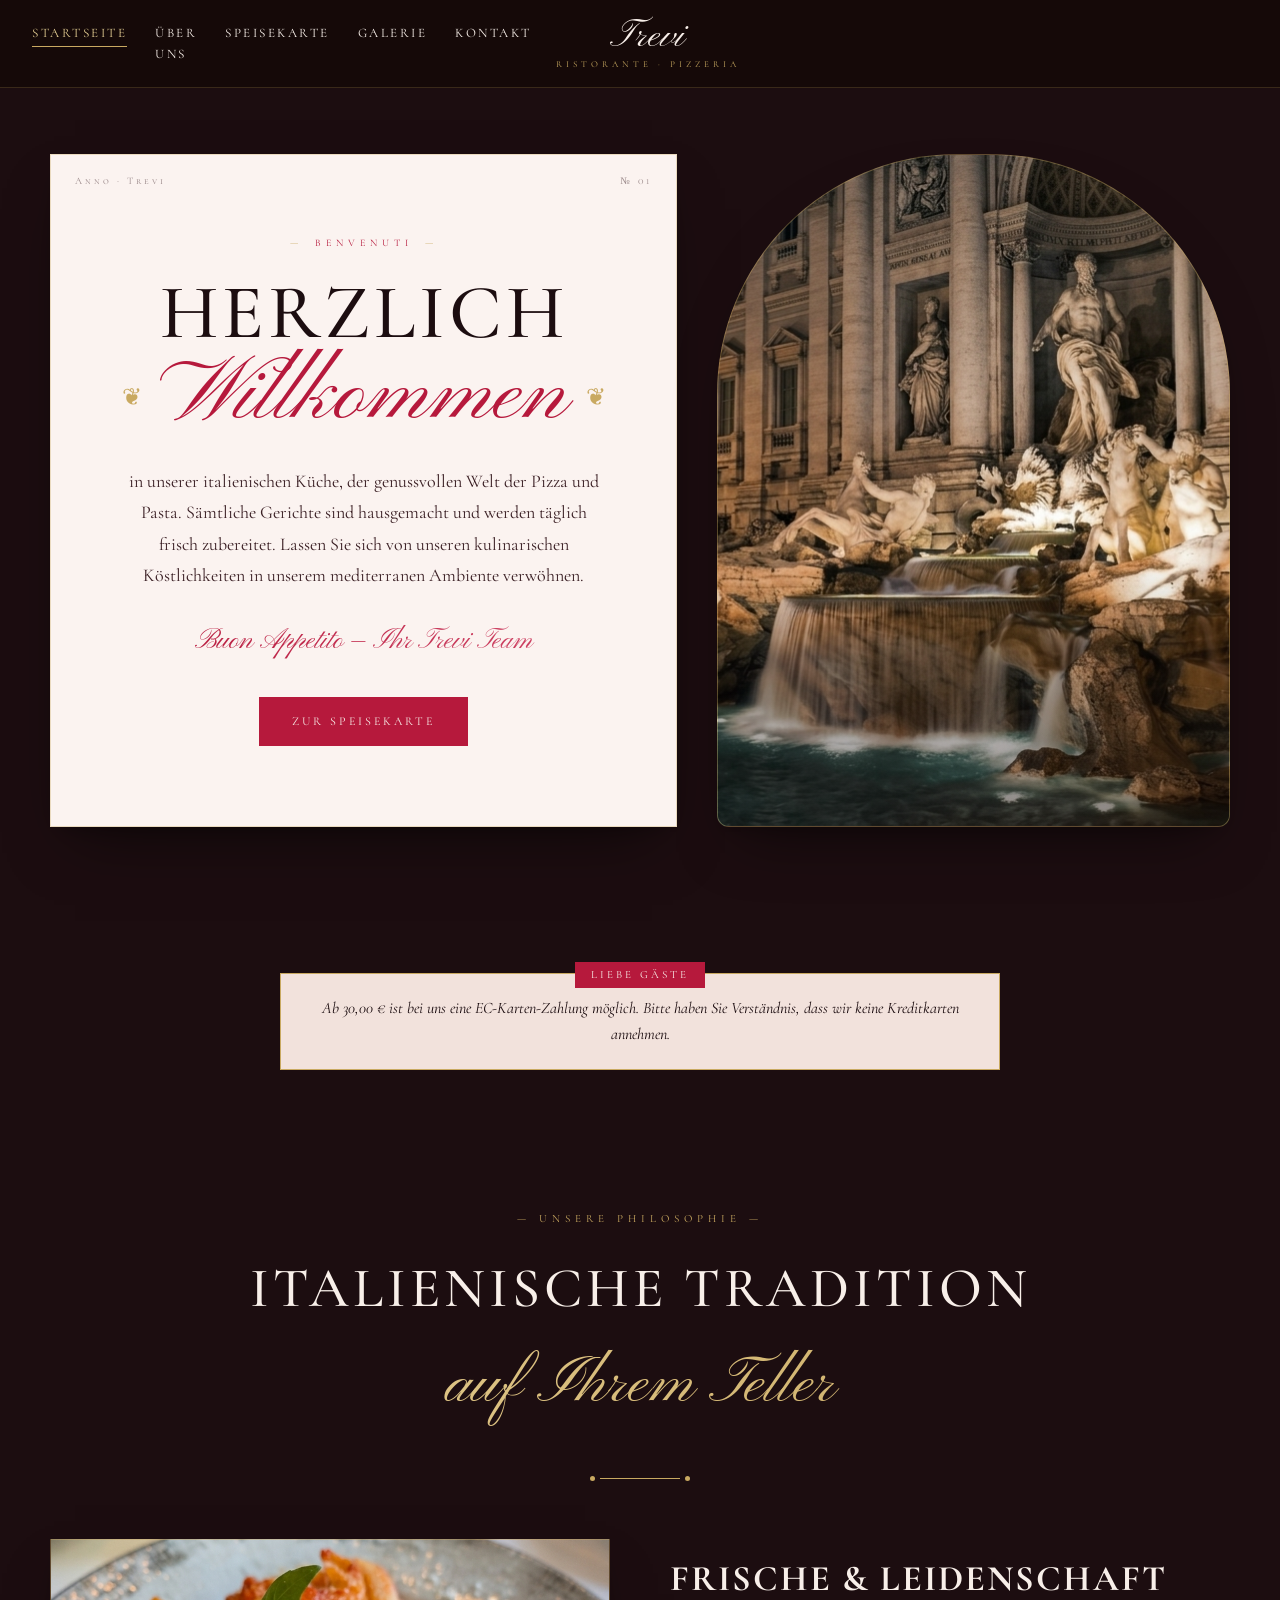
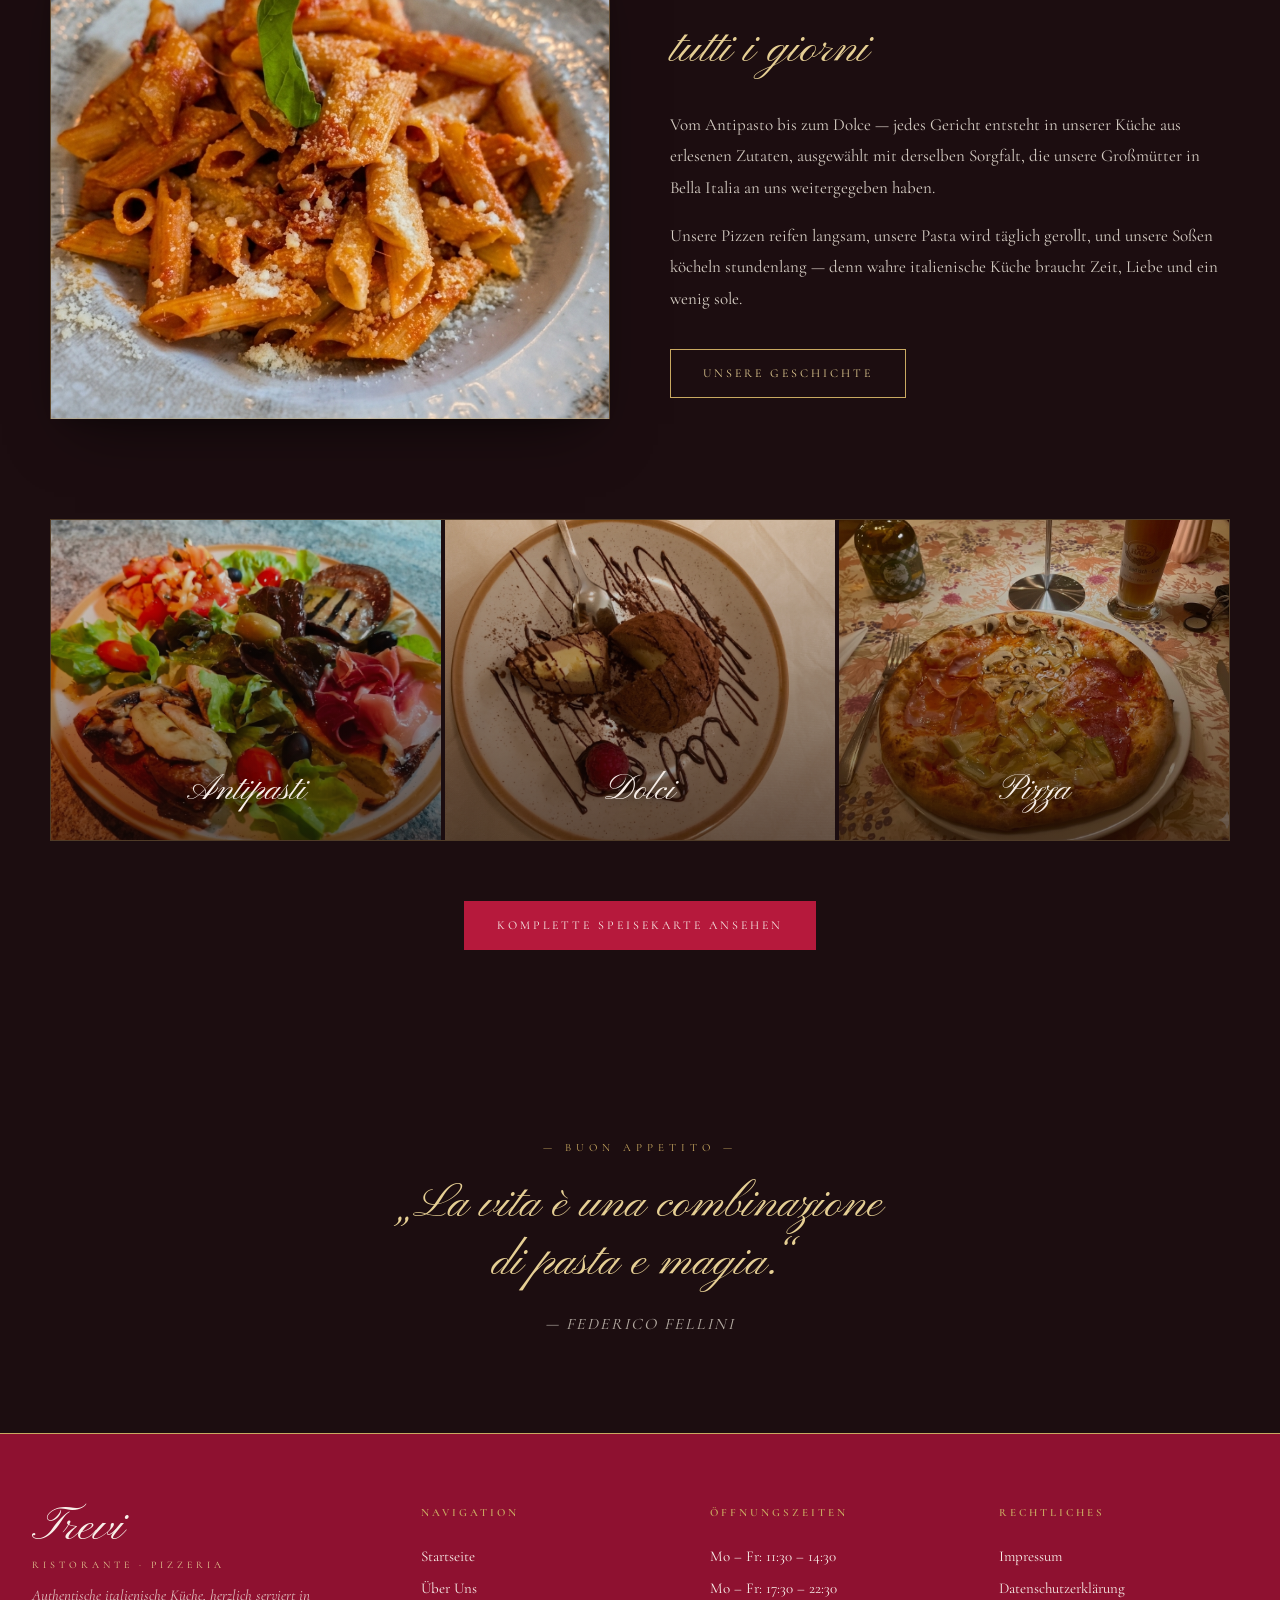
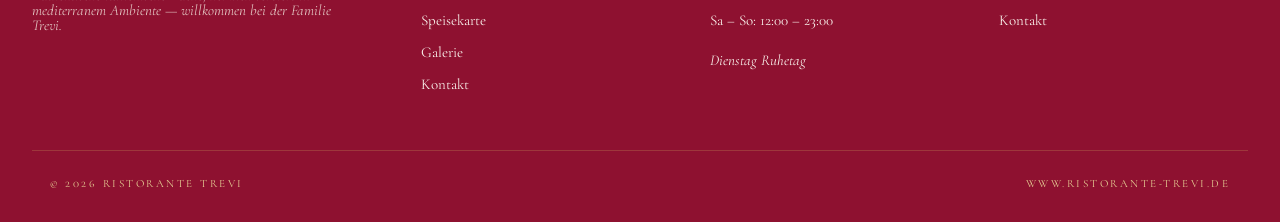
==== index.html @ f192000e "Add files via upload" ====
<!DOCTYPE html>
<html lang="de">
<head>
<meta charset="UTF-8" />
<meta name="viewport" content="width=device-width, initial-scale=1.0" />
<meta http-equiv="Cache-Control" content="no-cache, no-store, must-revalidate" />
<meta http-equiv="Pragma" content="no-cache" />
<meta http-equiv="Expires" content="0" />
<title>Trevi Ristorante Pizzeria — Authentische italienische Küche</title>
<meta name="description" content="Willkommen im Ristorante Trevi — handgemachte Pasta, knusprige Pizza und mediterranes Ambiente. Täglich frisch zubereitet im Herzen Italiens." />
<link rel="stylesheet" href="css/fonts.css?v=2" />
<link rel="stylesheet" href="css/styles.css?v=5" />
</head>
<body>
<div class="page-bg"></div>

<!-- ============= NAV ============= -->
<nav class="site-nav">
  <div class="nav-inner">
    <div class="nav-left">
      <button class="nav-toggle" aria-label="Menü öffnen">Menü</button>
      <ul class="nav-links">
        <li><a href="index.html" class="active">Startseite</a></li>
        <li><a href="ueber-uns.html">Über Uns</a></li>
        <li><a href="speisekarte.html">Speisekarte</a></li>
        <li><a href="galerie.html">Galerie</a></li>
        <li><a href="kontakt.html">Kontakt</a></li>
      </ul>
    </div>
    <a href="index.html" class="nav-brand">Trevi<small>Ristorante · Pizzeria</small></a>
    <div class="nav-right">
    </div>
  </div>
</nav>

<!-- ============= HERO ============= -->
<section class="hero">
  <div class="hero-grid">
    <div class="panel hero-card">
      <span class="panel-mark">Anno · Trevi</span>
      <span class="panel-mark right">№ 01</span>
      <div class="hero-eyebrow">Benvenuti</div>
      <h1 class="hero-title">Herzlich</h1>
      <div class="hero-script">Willkommen</div>
      <p class="hero-text">
        in unserer italienischen Küche, der genussvollen Welt der Pizza und Pasta.
        Sämtliche Gerichte sind hausgemacht und werden täglich frisch zubereitet.
        Lassen Sie sich von unseren kulinarischen Köstlichkeiten in unserem
        mediterranen Ambiente verwöhnen.
      </p>
      <div class="hero-signature">Buon Appetito — Ihr Trevi Team</div>
      <div class="hero-ctas">
        <a href="speisekarte.html" class="btn">Zur Speisekarte</a>
      </div>
    </div>
    <div class="hero-image" style="background-image:url('Brand_assets/photos/trevi-fountain.png');"></div>
  </div>
</section>

<!-- ============= WELCOME / PAYMENT NOTICE ============= -->
<section class="section" style="padding-top:20px;padding-bottom:40px;">
  <div class="section-inner">
    <div class="payment-notice">
      Ab 30,00 € ist bei uns eine EC-Karten-Zahlung möglich. Bitte haben Sie
      Verständnis, dass wir keine Kreditkarten annehmen.
    </div>
  </div>
</section>

<!-- ============= INTRO SPLIT ============= -->
<section class="section">
  <div class="section-inner">
    <div class="section-eyebrow">— Unsere Philosophie —</div>
    <h2 class="section-title">Italienische Tradition</h2>
    <div class="section-script">auf Ihrem Teller</div>
    <span class="section-divider"></span>

    <div class="split">
      <div class="split-img" style="background-image:url('Brand_assets/photos/pasta-arrabbiata.png');background-position:center;"></div>
      <div class="split-content">
        <h3>Frische &amp; Leidenschaft</h3>
        <span class="script-accent">tutti i giorni</span>
        <p>
          Vom Antipasto bis zum Dolce — jedes Gericht entsteht in unserer Küche
          aus erlesenen Zutaten, ausgewählt mit derselben Sorgfalt, die unsere
          Großmütter in Bella Italia an uns weitergegeben haben.
        </p>
        <p>
          Unsere Pizzen reifen langsam, unsere Pasta wird täglich gerollt,
          und unsere Soßen köcheln stundenlang — denn wahre italienische
          Küche braucht Zeit, Liebe und ein wenig sole.
        </p>
        <a href="ueber-uns.html" class="btn btn-gold" style="margin-top:18px;">Unsere Geschichte</a>
      </div>
    </div>
  </div>
</section>

<!-- ============= HIGHLIGHTS ============= -->
<section class="section" style="padding-top:0;">
  <div class="section-inner">
    <div class="menu-hero">
      <div class="menu-hero-tile" style="background-image:url('Brand_assets/photos/antipasto-misto.png');"><span>Antipasti</span></div>
      <div class="menu-hero-tile" style="background-image:url('Brand_assets/photos/tartufo-dessert.png');"><span>Dolci</span></div>
      <div class="menu-hero-tile" style="background-image:url('Brand_assets/photos/pizza-quattro-stagioni.png');"><span>Pizza</span></div>
    </div>

    <div style="text-align:center;">
      <a href="speisekarte.html" class="btn">Komplette Speisekarte ansehen</a>
    </div>
  </div>
</section>

<!-- ============= QUOTE ============= -->
<section class="section" style="padding:80px 32px;">
  <div class="section-inner" style="text-align:center;max-width:780px;">
    <div class="section-eyebrow">— Buon Appetito —</div>
    <p style="font-family:var(--font-script);font-size:48px;color:var(--c-gold-soft);line-height:1.2;margin:20px 0;">
      „La vita è una combinazione<br />di pasta e magia.“
    </p>
    <p style="color:rgba(246,239,227,0.7);font-style:italic;font-size:16px;letter-spacing:2px;text-transform:uppercase;font-family:var(--font-ui);">— Federico Fellini</p>
  </div>
</section>

<!-- ============= FOOTER ============= -->
<footer class="site-footer">
  <div class="footer-inner">
    <div class="footer-brand">
      Trevi
      <small>Ristorante · Pizzeria</small>
      <p>Authentische italienische Küche, herzlich serviert in mediterranem Ambiente — willkommen bei der Familie Trevi.</p>
    </div>
    <div class="footer-col">
      <h4>Navigation</h4>
      <ul>
        <li><a href="index.html">Startseite</a></li>
        <li><a href="ueber-uns.html">Über Uns</a></li>
        <li><a href="speisekarte.html">Speisekarte</a></li>
        <li><a href="galerie.html">Galerie</a></li>
        <li><a href="kontakt.html">Kontakt</a></li>
      </ul>
    </div>
    <div class="footer-col">
      <h4>Öffnungszeiten</h4>
      <ul>
        <li>Mo – Fr: 11:30 – 14:30</li>
        <li>Mo – Fr: 17:30 – 22:30</li>
        <li>Sa – So: 12:00 – 23:00</li>
        <li style="margin-top:8px;font-style:italic;">Dienstag Ruhetag</li>
      </ul>
    </div>
    <div class="footer-col">
      <h4>Rechtliches</h4>
      <ul>
        <li><a href="kontakt.html#impressum">Impressum</a></li>
        <li><a href="datenschutz.html">Datenschutzerklärung</a></li>
        <li><a href="kontakt.html">Kontakt</a></li>
      </ul>
    </div>
  </div>
  <div class="footer-bottom">
    <span>© <span data-year>2026</span> Ristorante Trevi</span>
    <span>www.ristorante-trevi.de</span>
  </div>
</footer>

<script src="js/main.js?v=4"></script>
</body>
</html>
---- css/fonts.css ----
/* Locally hosted Google Fonts — DSGVO-konform, no external request to Google. */

/* latin */
@font-face {
  font-family: 'Cinzel';
  font-style: normal;
  font-weight: 400;
  font-display: swap;
  src: url('fonts/cinzel-400-normal.woff2') format('woff2');
  unicode-range: U+0000-00FF, U+0131, U+0152-0153, U+02BB-02BC, U+02C6, U+02DA, U+02DC, U+0304, U+0308, U+0329, U+2000-206F, U+20AC, U+2122, U+2191, U+2193, U+2212, U+2215, U+FEFF, U+FFFD;
}

/* latin */
@font-face {
  font-family: 'Cinzel';
  font-style: normal;
  font-weight: 500;
  font-display: swap;
  src: url('fonts/cinzel-500-normal.woff2') format('woff2');
  unicode-range: U+0000-00FF, U+0131, U+0152-0153, U+02BB-02BC, U+02C6, U+02DA, U+02DC, U+0304, U+0308, U+0329, U+2000-206F, U+20AC, U+2122, U+2191, U+2193, U+2212, U+2215, U+FEFF, U+FFFD;
}

/* latin */
@font-face {
  font-family: 'Cormorant Garamond';
  font-style: italic;
  font-weight: 400;
  font-display: swap;
  src: url('fonts/cormorant-garamond-400-italic.woff2') format('woff2');
  unicode-range: U+0000-00FF, U+0131, U+0152-0153, U+02BB-02BC, U+02C6, U+02DA, U+02DC, U+0304, U+0308, U+0329, U+2000-206F, U+20AC, U+2122, U+2191, U+2193, U+2212, U+2215, U+FEFF, U+FFFD;
}

/* latin */
@font-face {
  font-family: 'Cormorant Garamond';
  font-style: italic;
  font-weight: 500;
  font-display: swap;
  src: url('fonts/cormorant-garamond-500-italic.woff2') format('woff2');
  unicode-range: U+0000-00FF, U+0131, U+0152-0153, U+02BB-02BC, U+02C6, U+02DA, U+02DC, U+0304, U+0308, U+0329, U+2000-206F, U+20AC, U+2122, U+2191, U+2193, U+2212, U+2215, U+FEFF, U+FFFD;
}

/* latin */
@font-face {
  font-family: 'Cormorant Garamond';
  font-style: normal;
  font-weight: 400;
  font-display: swap;
  src: url('fonts/cormorant-garamond-400-normal.woff2') format('woff2');
  unicode-range: U+0000-00FF, U+0131, U+0152-0153, U+02BB-02BC, U+02C6, U+02DA, U+02DC, U+0304, U+0308, U+0329, U+2000-206F, U+20AC, U+2122, U+2191, U+2193, U+2212, U+2215, U+FEFF, U+FFFD;
}

/* latin */
@font-face {
  font-family: 'Cormorant Garamond';
  font-style: normal;
  font-weight: 500;
  font-display: swap;
  src: url('fonts/cormorant-garamond-500-normal.woff2') format('woff2');
  unicode-range: U+0000-00FF, U+0131, U+0152-0153, U+02BB-02BC, U+02C6, U+02DA, U+02DC, U+0304, U+0308, U+0329, U+2000-206F, U+20AC, U+2122, U+2191, U+2193, U+2212, U+2215, U+FEFF, U+FFFD;
}

/* latin */
@font-face {
  font-family: 'Cormorant Garamond';
  font-style: normal;
  font-weight: 600;
  font-display: swap;
  src: url('fonts/cormorant-garamond-600-normal.woff2') format('woff2');
  unicode-range: U+0000-00FF, U+0131, U+0152-0153, U+02BB-02BC, U+02C6, U+02DA, U+02DC, U+0304, U+0308, U+0329, U+2000-206F, U+20AC, U+2122, U+2191, U+2193, U+2212, U+2215, U+FEFF, U+FFFD;
}

/* latin */
@font-face {
  font-family: 'Cormorant Garamond';
  font-style: normal;
  font-weight: 700;
  font-display: swap;
  src: url('fonts/cormorant-garamond-700-normal.woff2') format('woff2');
  unicode-range: U+0000-00FF, U+0131, U+0152-0153, U+02BB-02BC, U+02C6, U+02DA, U+02DC, U+0304, U+0308, U+0329, U+2000-206F, U+20AC, U+2122, U+2191, U+2193, U+2212, U+2215, U+FEFF, U+FFFD;
}

/* latin */
@font-face {
  font-family: 'Cormorant SC';
  font-style: normal;
  font-weight: 400;
  font-display: swap;
  src: url('fonts/cormorant-sc-400-normal.woff2') format('woff2');
  unicode-range: U+0000-00FF, U+0131, U+0152-0153, U+02BB-02BC, U+02C6, U+02DA, U+02DC, U+0304, U+0308, U+0329, U+2000-206F, U+20AC, U+2122, U+2191, U+2193, U+2212, U+2215, U+FEFF, U+FFFD;
}

/* latin */
@font-face {
  font-family: 'Cormorant SC';
  font-style: normal;
  font-weight: 500;
  font-display: swap;
  src: url('fonts/cormorant-sc-500-normal.woff2') format('woff2');
  unicode-range: U+0000-00FF, U+0131, U+0152-0153, U+02BB-02BC, U+02C6, U+02DA, U+02DC, U+0304, U+0308, U+0329, U+2000-206F, U+20AC, U+2122, U+2191, U+2193, U+2212, U+2215, U+FEFF, U+FFFD;
}

/* latin */
@font-face {
  font-family: 'Cormorant SC';
  font-style: normal;
  font-weight: 600;
  font-display: swap;
  src: url('fonts/cormorant-sc-600-normal.woff2') format('woff2');
  unicode-range: U+0000-00FF, U+0131, U+0152-0153, U+02BB-02BC, U+02C6, U+02DA, U+02DC, U+0304, U+0308, U+0329, U+2000-206F, U+20AC, U+2122, U+2191, U+2193, U+2212, U+2215, U+FEFF, U+FFFD;
}

/* latin */
@font-face {
  font-family: 'Pinyon Script';
  font-style: normal;
  font-weight: 400;
  font-display: swap;
  src: url('fonts/pinyon-script-400-normal.woff2') format('woff2');
  unicode-range: U+0000-00FF, U+0131, U+0152-0153, U+02BB-02BC, U+02C6, U+02DA, U+02DC, U+0304, U+0308, U+0329, U+2000-206F, U+20AC, U+2122, U+2191, U+2193, U+2212, U+2215, U+FEFF, U+FFFD;
}
---- css/styles.css ----
/* =========================================================
   Trevi Ristorante Pizzeria — Global Stylesheet
   Palette: deep magenta-red, warm gold, cream, midnight
   ========================================================= */

:root {
  /* Trevi brand book colors — sampled from the official Speisekarte PDF */
  --c-magenta: #b6193c;          /* exact banner / title red from brand book */
  --c-magenta-deep: #8e1130;     /* darker variant for hover / shadow */
  --c-magenta-soft: #d14869;     /* lighter variant for accents / shimmer */
  --c-magenta-pale: #faf3f3;     /* pale pink watermark tint from brand book */
  --c-gold: #c9a961;
  --c-gold-soft: #e6cf94;
  --c-cream: #f8efe9;            /* paper card surface — leans into watermark pink */
  --c-cream-warm: #f2e2dc;       /* warmer accent surface — payment notice etc. */
  --c-ink: #1c0d10;              /* deep ink with a faint magenta undertone */
  --c-ink-soft: #3a1f24;
  --c-paper: #fbf3f0;            /* brightest card paper — matches PDF page tone */
  --c-line: rgba(28, 13, 16, 0.15);

  --font-script: "Pinyon Script", "Italianno", cursive;
  --font-display: "Cormorant Garamond", "Playfair Display", Georgia, serif;
  --font-body: "Cormorant Garamond", Georgia, serif;
  --font-ui: "Cormorant SC", "Cinzel", serif;

  --shadow-card: 0 30px 60px -25px rgba(0, 0, 0, 0.55), 0 8px 20px -10px rgba(0, 0, 0, 0.35);
  --radius-card: 4px;
}

* { box-sizing: border-box; }

html, body {
  margin: 0;
  padding: 0;
  background: var(--c-ink);
  color: var(--c-ink);
  font-family: var(--font-body);
  font-size: 18px;
  line-height: 1.6;
  -webkit-font-smoothing: antialiased;
  text-rendering: optimizeLegibility;
  overflow-x: hidden;        /* kill any rogue horizontal scroll */
  overscroll-behavior-x: none; /* don't bounce sideways on iOS */
  width: 100%;
  max-width: 100vw;
}

img { max-width: 100%; display: block; }
a { color: inherit; text-decoration: none; }

/* ---------- Background canvas (painterly dark) ---------- */
.page-bg {
  position: fixed;
  inset: 0;
  z-index: -1;
  background:
    radial-gradient(ellipse at 20% 10%, rgba(182, 25, 60, 0.42), transparent 55%),
    radial-gradient(ellipse at 85% 90%, rgba(201, 169, 97, 0.22), transparent 55%),
    linear-gradient(135deg, #1a0810 0%, #2c1018 45%, #18070d 100%);
}
.page-bg::before {
  content: "";
  position: absolute;
  inset: 0;
  background-image: url("Brand_assets/photos/trevi-fountain.png");
  background-size: cover;
  background-position: center;
  opacity: 0.18;
  filter: saturate(0.75) contrast(1.1);
}
.page-bg::after {
  content: "";
  position: absolute;
  inset: 0;
  background: radial-gradient(ellipse at center, transparent 30%, rgba(0,0,0,0.65) 100%);
}

/* ---------- Top navigation ---------- */
.site-nav {
  position: sticky;
  top: 0;
  z-index: 50;
  background: rgba(20, 10, 8, 0.85);
  backdrop-filter: blur(10px);
  border-bottom: 1px solid rgba(201, 169, 97, 0.2);
}
.nav-inner {
  max-width: 1280px;
  margin: 0 auto;
  padding: 18px 32px;
  display: grid;
  grid-template-columns: 1fr auto 1fr;
  align-items: center;
  gap: 24px;
}
.nav-brand {
  font-family: var(--font-script);
  font-size: 38px;
  color: var(--c-cream);
  letter-spacing: 0.5px;
  line-height: 1;
  text-align: center;
}
.nav-brand small {
  display: block;
  font-family: var(--font-ui);
  font-size: 9px;
  letter-spacing: 4px;
  color: var(--c-gold);
  margin-top: 4px;
  text-transform: uppercase;
}
.nav-links {
  display: flex;
  gap: 28px;
  list-style: none;
  margin: 0;
  padding: 0;
  font-family: var(--font-ui);
  font-size: 13px;
  letter-spacing: 2.5px;
  text-transform: uppercase;
}
.nav-links a {
  color: var(--c-cream);
  position: relative;
  padding: 4px 0;
  transition: color 0.25s;
}
.nav-links a::after {
  content: "";
  position: absolute;
  left: 0; right: 0; bottom: -2px;
  height: 1px;
  background: var(--c-gold);
  transform: scaleX(0);
  transform-origin: center;
  transition: transform 0.3s ease;
}
.nav-links a:hover, .nav-links a.active {
  color: var(--c-gold-soft);
}
.nav-links a:hover::after, .nav-links a.active::after {
  transform: scaleX(1);
}
.nav-left { justify-self: start; }
.nav-right { justify-self: end; }
.nav-phone {
  font-family: var(--font-ui);
  font-size: 12px;
  letter-spacing: 2px;
  color: var(--c-gold-soft);
  display: inline-flex;
  align-items: center;
  gap: 8px;
}

.nav-toggle {
  display: none;
  background: none;
  border: 1px solid var(--c-gold);
  color: var(--c-cream);
  font-family: var(--font-ui);
  font-size: 11px;
  letter-spacing: 2px;
  padding: 8px 14px;
  cursor: pointer;
}

/* ---------- Card / panel ---------- */
.panel {
  background: var(--c-paper);
  border: 1px solid rgba(201, 169, 97, 0.35);
  box-shadow: var(--shadow-card);
  position: relative;
}
.panel-mark {
  position: absolute;
  top: 18px;
  left: 24px;
  font-family: var(--font-ui);
  font-size: 10px;
  letter-spacing: 3px;
  color: var(--c-ink-soft);
  opacity: 0.5;
}
.panel-mark.right { left: auto; right: 24px; }

/* ---------- Buttons ---------- */
.btn {
  display: inline-block;
  padding: 14px 32px;
  font-family: var(--font-ui);
  font-size: 12px;
  letter-spacing: 3px;
  text-transform: uppercase;
  border: 1px solid var(--c-magenta);
  background: var(--c-magenta);
  color: var(--c-cream);
  cursor: pointer;
  transition: all 0.3s ease;
  text-align: center;
}
.btn:hover {
  background: var(--c-magenta-deep);
  border-color: var(--c-gold);
  color: var(--c-gold-soft);
  transform: translateY(-1px);
}
.btn-ghost {
  background: transparent;
  color: var(--c-ink);
  border-color: var(--c-ink);
}
.btn-ghost:hover {
  background: var(--c-ink);
  color: var(--c-cream);
}
.btn-gold {
  background: transparent;
  border-color: var(--c-gold);
  color: var(--c-gold-soft);
}
.btn-gold:hover {
  background: var(--c-gold);
  color: var(--c-ink);
  border-color: var(--c-gold);
}

/* ---------- Hero ---------- */
.hero {
  min-height: calc(100vh - 95px);
  display: flex;
  align-items: center;
  justify-content: center;
  padding: 60px 32px;
  position: relative;
}
.hero-grid {
  width: 100%;
  max-width: 1180px;
  display: grid;
  grid-template-columns: 1.1fr 0.9fr;
  gap: 40px;
  align-items: stretch;
}
.hero-card {
  padding: 80px 70px;
  display: flex;
  flex-direction: column;
  justify-content: center;
  text-align: center;
}
.hero-eyebrow {
  font-family: var(--font-ui);
  font-size: 10px;
  letter-spacing: 5px;
  color: var(--c-magenta);
  text-transform: uppercase;
  margin-bottom: 24px;
}
.hero-eyebrow::before, .hero-eyebrow::after {
  content: "—";
  margin: 0 12px;
  color: var(--c-gold);
}
.hero-title {
  font-family: var(--font-display);
  font-weight: 500;
  font-size: clamp(48px, 6vw, 78px);
  line-height: 1;
  letter-spacing: 4px;
  margin: 0 0 8px;
  text-transform: uppercase;
  color: var(--c-ink);
}
.hero-script {
  font-family: var(--font-script);
  font-size: clamp(56px, 7vw, 92px);
  color: var(--c-magenta);
  line-height: 1;
  margin: -8px 0 24px;
  display: inline-flex;
  align-items: center;
  justify-content: center;
  gap: 18px;
}
.hero-script::before, .hero-script::after {
  content: "❦";
  color: var(--c-gold);
  font-size: 24px;
  font-family: serif;
}
.hero-text {
  font-family: var(--font-body);
  font-size: 18px;
  line-height: 1.75;
  color: var(--c-ink-soft);
  max-width: 520px;
  margin: 0 auto 16px;
}
.hero-signature {
  font-family: var(--font-script);
  font-size: 28px;
  color: var(--c-magenta);
  margin: 12px 0 32px;
}
.hero-ctas {
  display: flex;
  gap: 16px;
  justify-content: center;
  flex-wrap: wrap;
}

.hero-image {
  background-size: cover;
  background-position: center;
  border-radius: 240px 240px 12px 12px;
  border: 1px solid rgba(201, 169, 97, 0.4);
  box-shadow: var(--shadow-card);
  min-height: 540px;
  position: relative;
  overflow: hidden;
}
.hero-image::after {
  content: "";
  position: absolute;
  inset: 0;
  background: linear-gradient(180deg, transparent 60%, rgba(20,8,6,0.5));
}

/* ---------- Section blocks ---------- */
.section {
  padding: 100px 32px;
  position: relative;
}
.section-inner {
  max-width: 1180px;
  margin: 0 auto;
}
.section-eyebrow {
  font-family: var(--font-ui);
  font-size: 11px;
  letter-spacing: 5px;
  color: var(--c-gold);
  text-transform: uppercase;
  text-align: center;
  margin-bottom: 16px;
}
.section-title {
  font-family: var(--font-display);
  font-size: clamp(36px, 4.5vw, 56px);
  text-align: center;
  text-transform: uppercase;
  letter-spacing: 4px;
  color: var(--c-cream);
  margin: 0 0 12px;
  font-weight: 500;
}
.section-script {
  font-family: var(--font-script);
  font-size: clamp(42px, 5vw, 64px);
  color: var(--c-gold-soft);
  text-align: center;
  margin: -10px 0 40px;
}
.section-divider {
  display: block;
  margin: 0 auto 60px;
  width: 80px;
  height: 1px;
  background: var(--c-gold);
  position: relative;
}
.section-divider::before, .section-divider::after {
  content: "";
  position: absolute;
  top: -2px;
  width: 5px;
  height: 5px;
  background: var(--c-gold);
  border-radius: 50%;
}
.section-divider::before { left: -10px; }
.section-divider::after { right: -10px; }

/* ---------- Two-column intro ---------- */
.split {
  display: grid;
  grid-template-columns: 1fr 1fr;
  gap: 60px;
  align-items: center;
}
.split.reverse > :first-child { order: 2; }
.split-img {
  min-height: 480px;
  background-size: cover;
  background-position: center;
  border: 1px solid rgba(201, 169, 97, 0.4);
  box-shadow: var(--shadow-card);
}
.split-content h3 {
  font-family: var(--font-display);
  font-size: 36px;
  letter-spacing: 2px;
  text-transform: uppercase;
  color: var(--c-cream);
  margin: 0 0 12px;
}
.split-content .script-accent {
  font-family: var(--font-script);
  font-size: 48px;
  color: var(--c-gold-soft);
  display: block;
  margin: -8px 0 20px;
}
.split-content p {
  color: rgba(246, 239, 227, 0.85);
  font-size: 17px;
  line-height: 1.85;
}

/* ---------- Welcome strip ---------- */
.payment-notice {
  background: var(--c-cream-warm);
  border: 1px solid var(--c-gold);
  padding: 22px 28px;
  max-width: 720px;
  margin: 60px auto 0;
  text-align: center;
  font-family: var(--font-body);
  color: var(--c-ink);
  font-size: 16px;
  font-style: italic;
  position: relative;
}
.payment-notice::before {
  content: "Liebe Gäste";
  position: absolute;
  top: -12px;
  left: 50%;
  transform: translateX(-50%);
  background: var(--c-magenta);
  color: var(--c-cream);
  font-family: var(--font-ui);
  font-style: normal;
  font-size: 11px;
  letter-spacing: 3px;
  padding: 4px 16px;
  text-transform: uppercase;
}

/* ---------- Menu page ---------- */
.menu-hero {
  display: grid;
  grid-template-columns: repeat(3, 1fr);
  gap: 4px;
  margin-bottom: 60px;
  border: 1px solid rgba(201, 169, 97, 0.3);
}
.menu-hero-tile {
  height: 320px;
  background-size: cover;
  background-position: center;
  position: relative;
}
.menu-hero-tile::after {
  content: "";
  position: absolute; inset: 0;
  background: linear-gradient(180deg, rgba(0,0,0,0.1), rgba(20,8,6,0.6));
}
.menu-hero-tile span {
  position: absolute;
  bottom: 20px; left: 50%;
  transform: translateX(-50%);
  z-index: 2;
  font-family: var(--font-script);
  color: var(--c-cream);
  font-size: 36px;
  text-shadow: 0 2px 12px rgba(0,0,0,0.6);
}

.menu-section {
  background: var(--c-paper);
  border: 1px solid rgba(201, 169, 97, 0.35);
  padding: 60px 70px;
  margin-bottom: 32px;
  box-shadow: var(--shadow-card);
}
.menu-section-head {
  text-align: center;
  margin-bottom: 40px;
  position: relative;
}
.menu-section-head .num {
  font-family: var(--font-ui);
  font-size: 11px;
  letter-spacing: 4px;
  color: var(--c-magenta);
  display: block;
  margin-bottom: 8px;
}
.menu-section-head h2 {
  font-family: var(--font-display);
  font-size: 42px;
  letter-spacing: 4px;
  text-transform: uppercase;
  color: var(--c-ink);
  margin: 0;
  font-weight: 500;
}
.menu-section-head .it {
  font-family: var(--font-script);
  font-size: 36px;
  color: var(--c-magenta);
  display: block;
  margin: -4px 0 12px;
}
.menu-section-head p {
  color: var(--c-ink-soft);
  font-style: italic;
  max-width: 620px;
  margin: 12px auto 0;
}

.menu-grid {
  display: grid;
  grid-template-columns: 1fr 1fr;
  gap: 18px 56px;
}
.menu-item {
  display: grid;
  grid-template-columns: 1fr auto;
  gap: 20px;
  padding: 14px 0;
  border-bottom: 1px dotted rgba(31, 20, 16, 0.2);
  align-items: baseline;
}
.menu-item-name {
  font-family: var(--font-display);
  font-size: 21px;
  font-weight: 600;
  color: var(--c-ink);
  letter-spacing: 0.5px;
}
.menu-item-name .alg {
  font-family: var(--font-ui);
  font-size: 11px;
  color: var(--c-magenta);
  font-weight: 500;
  margin-left: 6px;
  letter-spacing: 1px;
  vertical-align: super;
}
.menu-item-desc {
  font-size: 15px;
  color: var(--c-ink-soft);
  font-style: italic;
  line-height: 1.5;
  margin-top: 2px;
}
.menu-item-price {
  font-family: var(--font-display);
  font-size: 20px;
  color: var(--c-magenta);
  font-weight: 600;
  white-space: nowrap;
}

.legend {
  background: var(--c-cream-warm);
  border: 1px solid var(--c-gold);
  padding: 40px 50px;
  margin-top: 32px;
}
.legend h3 {
  font-family: var(--font-display);
  font-size: 24px;
  letter-spacing: 3px;
  text-transform: uppercase;
  color: var(--c-magenta);
  text-align: center;
  margin: 0 0 24px;
}
.legend-grid {
  display: grid;
  grid-template-columns: repeat(3, 1fr);
  gap: 8px 32px;
  font-size: 14px;
  color: var(--c-ink);
}
.legend-grid li { list-style: none; padding: 4px 0; }
.legend-grid .num {
  display: inline-block;
  width: 28px;
  font-weight: 700;
  color: var(--c-magenta);
}

/* ---------- Reservation form ---------- */
.res-grid {
  display: grid;
  grid-template-columns: 1.1fr 0.9fr;
  gap: 0;
  background: var(--c-paper);
  border: 1px solid rgba(201, 169, 97, 0.35);
  box-shadow: var(--shadow-card);
}
.res-form {
  padding: 60px 60px;
}
.res-side {
  background-size: cover;
  background-position: center;
  position: relative;
  min-height: 500px;
}
.res-side::after {
  content: "";
  position: absolute; inset: 0;
  background: linear-gradient(180deg, rgba(20,8,6,0.4), rgba(182, 25, 60,0.65));
}
.res-side-inner {
  position: absolute; inset: 0;
  z-index: 2;
  display: flex; flex-direction: column;
  justify-content: center; align-items: center;
  text-align: center;
  padding: 40px;
  color: var(--c-cream);
}
.res-side-inner .script {
  font-family: var(--font-script);
  font-size: 64px;
  color: var(--c-gold-soft);
}
.res-side-inner .phone {
  font-family: var(--font-display);
  font-size: 32px;
  letter-spacing: 2px;
  margin: 12px 0;
}
.res-side-inner small {
  font-family: var(--font-ui);
  font-size: 11px;
  letter-spacing: 3px;
  text-transform: uppercase;
  color: var(--c-gold);
}

.field { margin-bottom: 22px; }
.field label {
  display: block;
  font-family: var(--font-ui);
  font-size: 11px;
  letter-spacing: 2.5px;
  text-transform: uppercase;
  color: var(--c-magenta);
  margin-bottom: 8px;
}
.field input, .field select, .field textarea {
  width: 100%;
  padding: 12px 14px;
  font-family: var(--font-body);
  font-size: 16px;
  background: transparent;
  border: 1px solid var(--c-line);
  border-bottom: 1px solid var(--c-ink);
  color: var(--c-ink);
  outline: none;
  transition: border-color 0.2s;
}
.field input:focus, .field select:focus, .field textarea:focus {
  border-color: var(--c-magenta);
}
.field-row {
  display: grid;
  grid-template-columns: 1fr 1fr;
  gap: 18px;
}

/* ---------- Contact ---------- */
.contact-grid {
  display: grid;
  grid-template-columns: 1fr 1fr;
  gap: 32px;
}
.contact-card {
  background: var(--c-paper);
  border: 1px solid rgba(201, 169, 97, 0.35);
  padding: 50px 50px;
  box-shadow: var(--shadow-card);
}
.contact-card h3 {
  font-family: var(--font-display);
  font-size: 28px;
  letter-spacing: 2px;
  text-transform: uppercase;
  color: var(--c-magenta);
  margin: 0 0 20px;
}
.contact-card p, .contact-card a {
  color: var(--c-ink-soft);
  margin: 6px 0;
}
.contact-card .row {
  display: grid;
  grid-template-columns: 110px 1fr;
  gap: 16px;
  padding: 10px 0;
  border-bottom: 1px dotted rgba(31,20,16,0.15);
}
.contact-card .row:last-child { border-bottom: 0; }
.contact-card .row .lbl {
  font-family: var(--font-ui);
  font-size: 11px;
  letter-spacing: 2px;
  text-transform: uppercase;
  color: var(--c-magenta);
  align-self: center;
}

.map-wrap {
  margin-top: 60px;
  border: 1px solid rgba(201, 169, 97, 0.35);
  box-shadow: var(--shadow-card);
  overflow: hidden;
  height: 420px;
}
.map-wrap iframe { width: 100%; height: 100%; border: 0; filter: sepia(0.2) saturate(0.9); }

.imprint {
  background: var(--c-paper);
  border: 1px solid rgba(201, 169, 97, 0.35);
  padding: 60px 70px;
  margin-top: 32px;
  box-shadow: var(--shadow-card);
}
.imprint h2 {
  font-family: var(--font-display);
  font-size: 32px;
  text-transform: uppercase;
  letter-spacing: 3px;
  color: var(--c-magenta);
  margin: 0 0 24px;
}
.imprint h3 {
  font-family: var(--font-display);
  font-size: 20px;
  text-transform: uppercase;
  letter-spacing: 2px;
  color: var(--c-ink);
  margin: 32px 0 8px;
}
.imprint p { color: var(--c-ink-soft); margin: 4px 0; }

/* ---------- Footer ---------- */
.site-footer {
  background: var(--c-magenta-deep);
  color: var(--c-cream);
  padding: 70px 32px 30px;
  margin-top: 0;
  border-top: 1px solid var(--c-gold);
}
.footer-inner {
  max-width: 1180px;
  margin: 0 auto;
  display: grid;
  grid-template-columns: 1.4fr 1fr 1fr 1fr;
  gap: 40px;
  padding-bottom: 50px;
  border-bottom: 1px solid rgba(201, 169, 97, 0.25);
}
.footer-brand {
  font-family: var(--font-script);
  font-size: 48px;
  color: var(--c-cream);
  line-height: 1;
}
.footer-brand small {
  display: block;
  font-family: var(--font-ui);
  font-size: 10px;
  letter-spacing: 4px;
  color: var(--c-gold-soft);
  margin-top: 8px;
  text-transform: uppercase;
}
.footer-brand p {
  font-family: var(--font-body);
  font-size: 15px;
  font-style: italic;
  margin-top: 18px;
  max-width: 320px;
  color: rgba(246, 239, 227, 0.8);
}
.footer-col h4 {
  font-family: var(--font-ui);
  font-size: 11px;
  letter-spacing: 3px;
  text-transform: uppercase;
  color: var(--c-gold);
  margin: 0 0 18px;
}
.footer-col ul {
  list-style: none;
  padding: 0;
  margin: 0;
}
.footer-col li { padding: 4px 0; font-size: 15px; }
.footer-col a { transition: color 0.2s; }
.footer-col a:hover { color: var(--c-gold-soft); }
.footer-bottom {
  max-width: 1180px;
  margin: 0 auto;
  padding-top: 24px;
  display: flex;
  justify-content: space-between;
  align-items: center;
  font-family: var(--font-ui);
  font-size: 11px;
  letter-spacing: 2.5px;
  text-transform: uppercase;
  color: var(--c-gold-soft);
}

/* ---------- Page header (interior pages) ---------- */
.page-header {
  text-align: center;
  padding: 100px 32px 40px;
}
.page-header .eyebrow {
  font-family: var(--font-ui);
  font-size: 11px;
  letter-spacing: 5px;
  color: var(--c-gold);
  text-transform: uppercase;
}
.page-header h1 {
  font-family: var(--font-display);
  font-size: clamp(48px, 6vw, 84px);
  text-transform: uppercase;
  letter-spacing: 5px;
  color: var(--c-cream);
  margin: 12px 0 4px;
  font-weight: 500;
}
.page-header .script {
  font-family: var(--font-script);
  font-size: clamp(56px, 6vw, 86px);
  color: var(--c-magenta-soft);
  margin: -10px 0 0;
}

/* ---------- Hours strip ---------- */
.hours-strip {
  background: var(--c-paper);
  border: 1px solid rgba(201, 169, 97, 0.35);
  padding: 36px 50px;
  margin-top: 32px;
  box-shadow: var(--shadow-card);
}
.hours-strip h3 {
  font-family: var(--font-display);
  font-size: 24px;
  letter-spacing: 3px;
  text-transform: uppercase;
  color: var(--c-magenta);
  margin: 0 0 18px;
  text-align: center;
}
.hours-grid {
  display: grid;
  grid-template-columns: repeat(2, 1fr);
  gap: 8px 60px;
  font-size: 16px;
  color: var(--c-ink);
}
.hours-grid div {
  display: flex;
  justify-content: space-between;
  border-bottom: 1px dotted rgba(31,20,16,0.15);
  padding: 6px 0;
}
.hours-grid div span:first-child {
  font-family: var(--font-ui);
  font-size: 12px;
  letter-spacing: 2px;
  text-transform: uppercase;
  color: var(--c-ink-soft);
}

/* ---------- Full-bleed banner image (e.g. between sections) ---------- */
.banner-section {
  width: 100vw;
  margin-left: calc(50% - 50vw);   /* break out of any parent padding */
  padding: 32px 0;
}
.banner-image {
  width: 100%;
  height: 420px;
  background-size: cover;
  background-position: center;
  background-repeat: no-repeat;
  border-top: 1px solid rgba(201, 169, 97, 0.25);
  border-bottom: 1px solid rgba(201, 169, 97, 0.25);
  box-shadow: 0 20px 60px -20px rgba(0,0,0,0.6);
  position: relative;
}
.banner-image::after {
  /* Soft edge fade so the photo blends into the dark page background. */
  content: "";
  position: absolute;
  inset: 0;
  background:
    linear-gradient(90deg, rgba(20,8,12,0.55), transparent 18%, transparent 82%, rgba(20,8,12,0.55)),
    linear-gradient(180deg, transparent 70%, rgba(20,8,12,0.45));
  pointer-events: none;
}
@media (max-width: 980px) { .banner-image { height: 280px; } }
@media (max-width: 560px) { .banner-image { height: 220px; } }

/* ---------- Gallery (Galerie) — horizontal-scrolling bento ---------- */
/* Editorial bento grid that flows horizontally. The user drags or
   scrolls left/right to reveal more tiles. Two rows tall, with each
   tile spanning a varied number of rows/columns for an asymmetric feel. */
.gallery-scroll {
  position: relative;
  width: 100vw;
  margin-left: calc(50% - 50vw);  /* break out of section padding to span viewport */
  overflow-x: auto;
  overflow-y: hidden;
  cursor: grab;
  padding: 8px 32px 28px;
  scroll-snap-type: x proximity;
  -webkit-overflow-scrolling: touch;
  scrollbar-width: thin;
  scrollbar-color: rgba(201, 169, 97, 0.35) transparent;
}
.gallery-scroll::-webkit-scrollbar { height: 8px; }
.gallery-scroll::-webkit-scrollbar-track { background: transparent; }
.gallery-scroll::-webkit-scrollbar-thumb {
  background: rgba(201, 169, 97, 0.3);
  border-radius: 4px;
}
.gallery-scroll::-webkit-scrollbar-thumb:hover { background: rgba(201, 169, 97, 0.55); }
.gallery-scroll.dragging { cursor: grabbing; }
.gallery-scroll.dragging .gallery-item { pointer-events: none; }

.gallery {
  display: grid;
  grid-template-rows: repeat(2, 240px);
  grid-auto-flow: column;
  grid-auto-columns: minmax(280px, 1fr);
  gap: 16px;
  width: max-content;
  padding: 0 16px;
}
.gallery-item {
  position: relative;
  overflow: hidden;
  border: 1px solid rgba(201, 169, 97, 0.35);
  box-shadow: var(--shadow-card);
  cursor: zoom-in;
  border-radius: 12px;
  background: var(--c-ink);
  scroll-snap-align: start;
  user-select: none;
}
.gallery-item img {
  width: 100%;
  height: 100%;
  object-fit: cover;
  object-position: center;
  transition: transform 0.7s cubic-bezier(0.2, 0.8, 0.2, 1);
  pointer-events: none;
  -webkit-user-drag: none;
}
/* When the subject sits high in the frame (e.g. a person's face),
   anchor the crop to the top so the face never gets clipped. */
.gallery-item.fit-top img { object-position: center top; }
.gallery-item::after {
  content: "";
  position: absolute;
  inset: 0;
  background: linear-gradient(180deg, transparent 45%, rgba(15, 5, 8, 0.85));
  opacity: 0;
  transition: opacity 0.5s ease;
  pointer-events: none;
}
.gallery-item:hover::after { opacity: 1; }
.gallery-item:hover img { transform: scale(1.06); }
.gallery-item .caption {
  position: absolute;
  left: 22px;
  right: 22px;
  bottom: 22px;
  z-index: 2;
  pointer-events: none;
  opacity: 0;
  transform: translateY(14px);
  transition: opacity 0.5s ease, transform 0.5s cubic-bezier(0.2, 0.8, 0.2, 1);
}
.gallery-item:hover .caption { opacity: 1; transform: translateY(0); }
.gallery-item .caption-title {
  display: block;
  font-family: var(--font-display);
  font-size: 22px;
  color: var(--c-cream);
  letter-spacing: 1px;
  text-shadow: 0 2px 14px rgba(0,0,0,0.7);
  font-weight: 600;
}
.gallery-item .caption-desc {
  display: block;
  margin-top: 4px;
  font-family: var(--font-body);
  font-size: 14px;
  font-style: italic;
  color: rgba(246, 239, 227, 0.85);
  text-shadow: 0 2px 12px rgba(0,0,0,0.7);
}

/* Bento spans — flowing in column-direction grid:
   span 2 rows = full-height column; span 2 columns = double-wide block. */
.gallery-item.t1 { grid-row: span 2; grid-column: span 2; }   /* large hero */
.gallery-item.t2 { grid-row: span 1; }                          /* short top */
.gallery-item.t3 { grid-row: span 1; }                          /* short top */
.gallery-item.t4 { grid-row: span 2; }                          /* tall column */
.gallery-item.t5 { grid-row: span 1; }                          /* short bottom (fills col with t2/t3 next to it) */
.gallery-item.t6 { grid-row: span 2; grid-column: span 2; }     /* wide tall block */
.gallery-item.t7 { grid-row: span 1; grid-column: span 2; }     /* wide bar (top) */
.gallery-item.t8 { grid-row: span 1; grid-column: span 2; }     /* wide bar (bottom) */

/* Subtle drag-hint at the right edge so users know there's more. */
.gallery-hint {
  position: absolute;
  right: 24px;
  bottom: 4px;
  z-index: 3;
  font-family: var(--font-ui);
  font-size: 11px;
  letter-spacing: 3px;
  text-transform: uppercase;
  color: var(--c-gold-soft);
  opacity: 0.7;
  pointer-events: none;
}
.gallery-hint::before { content: "← "; }
.gallery-hint::after { content: " →"; }

/* Lightbox overlay */
.lightbox {
  position: fixed;
  inset: 0;
  z-index: 100;
  background: rgba(15, 6, 9, 0.92);
  display: none;
  align-items: center;
  justify-content: center;
  padding: 32px;
  cursor: zoom-out;
}
.lightbox.open { display: flex; }
.lightbox img {
  max-width: 92vw;
  max-height: 88vh;
  border: 1px solid rgba(201, 169, 97, 0.35);
  box-shadow: 0 40px 80px -20px rgba(0,0,0,0.7);
  object-fit: contain;
}
.lightbox-close {
  position: absolute;
  top: 24px;
  right: 28px;
  background: none;
  border: 1px solid rgba(230, 207, 148, 0.5);
  color: var(--c-cream);
  font-family: var(--font-ui);
  font-size: 12px;
  letter-spacing: 3px;
  padding: 8px 16px;
  cursor: pointer;
  text-transform: uppercase;
  transition: all 0.3s ease;
}
.lightbox-close:hover {
  background: var(--c-magenta);
  border-color: var(--c-magenta);
}

/* ---------- Responsive ---------- */
@media (max-width: 980px) {
  .nav-inner { grid-template-columns: auto 1fr auto; padding: 14px 20px; }
  .nav-left { order: 1; justify-self: start; }
  .nav-right { order: 3; justify-self: end; }
  .nav-brand { order: 2; font-size: 28px; justify-self: center; }
  .nav-toggle { display: inline-block; }
  .nav-links {
    display: none;
    position: absolute;
    top: 100%; left: 0; right: 0;
    flex-direction: column;
    align-items: center;       /* center items in stacked menu */
    background: rgba(20, 10, 8, 0.97);
    padding: 24px;
    gap: 20px;
    border-top: 1px solid rgba(201, 169, 97, 0.25);
  }
  .nav-links.open { display: flex; }
  .nav-phone { display: none; }

  .hero-grid { grid-template-columns: 1fr; gap: 24px; justify-items: center; }
  .hero-card { padding: 50px 28px; width: 100%; max-width: 560px; }
  .hero-image { min-height: 320px; border-radius: 160px 160px 8px 8px; width: 100%; max-width: 560px; }

  .split { grid-template-columns: 1fr; gap: 32px; justify-items: center; }
  .split.reverse > :first-child { order: 0; }
  .split-img { min-height: 320px; width: 100%; max-width: 560px; }
  .split-content { width: 100%; max-width: 560px; text-align: center; }
  .split-content .btn,
  .split-content .btn-gold { display: inline-block; }

  .menu-hero { grid-template-columns: 1fr; }
  .menu-hero-tile { height: 220px; }
  .menu-section { padding: 40px 24px; }
  .menu-section-head h2 { font-size: 32px; letter-spacing: 3px; }
  .menu-grid { grid-template-columns: 1fr; gap: 0; }
  .menu-item { grid-template-columns: 1fr; gap: 4px; padding: 16px 0; }
  .menu-item-price { justify-self: start; }

  .legend { padding: 30px 24px; }
  .legend-grid { grid-template-columns: 1fr 1fr; }

  .contact-grid { grid-template-columns: 1fr; }
  .contact-card, .imprint { padding: 32px 24px; }
  .contact-card .row { grid-template-columns: 100px 1fr; gap: 12px; }

  .footer-inner {
    grid-template-columns: 1fr;     /* stack into a single column */
    gap: 36px;
    text-align: center;             /* center every column when stacked */
  }
  .footer-brand p { margin-left: auto; margin-right: auto; }
  .footer-col ul { list-style: none; }
  .footer-bottom { flex-direction: column; gap: 12px; text-align: center; }

  .page-header { padding: 80px 20px 30px; }
  .section-divider { margin-bottom: 48px; }

  /* Gallery on mobile: drop the horizontal-scroll bento and stack into
     a tidy 2-column grid that scrolls vertically with the page. */
  .gallery-scroll {
    width: 100%;
    margin-left: 0;
    overflow: visible;
    cursor: default;
    padding: 0;
    scroll-snap-type: none;
  }
  .gallery {
    display: grid;
    grid-template-columns: repeat(2, 1fr);
    grid-auto-flow: row;
    grid-auto-rows: 180px;
    gap: 10px;
    width: 100%;
    padding: 0;
  }
  .gallery-item.t1, .gallery-item.t6 { grid-column: span 2; grid-row: span 2; }
  .gallery-item.t2, .gallery-item.t3, .gallery-item.t4, .gallery-item.t5 {
    grid-column: span 1; grid-row: span 1;
  }
  .gallery-item.t7, .gallery-item.t8 { grid-column: span 2; grid-row: span 1; }
  .gallery-item .caption { opacity: 1; transform: none; } /* always visible on touch */
  .gallery-item .caption-title { font-size: 18px; }
  .gallery-item .caption-desc { font-size: 13px; }
  .gallery-hint { display: none; }

  .section { padding: 70px 24px; }
  .field-row { grid-template-columns: 1fr; }
  .hours-grid { grid-template-columns: 1fr; gap: 0; }
}

@media (max-width: 560px) {
  .footer-inner { grid-template-columns: 1fr; }
  .legend-grid { grid-template-columns: 1fr; }
  .nav-brand { font-size: 24px; }
  .nav-brand small { font-size: 8px; letter-spacing: 3px; }
  .hero-title { letter-spacing: 2px; }
  .hero-card { padding: 40px 22px; }
  .menu-section { padding: 32px 18px; }
  .menu-section-head h2 { font-size: 28px; }
  .page-header h1 { letter-spacing: 3px; }
  .hero-script::before, .hero-script::after { display: none; } /* drop floral marks at small sizes */
}

/* =========================================================
   ANIMATION LAYER
   All animations are wrapped in a no-preference media query
   so reduced-motion users see the static design.
   ========================================================= */

@media (prefers-reduced-motion: no-preference) {

  /* ---------- Keyframes ---------- */
  @keyframes fadeUp {
    from { opacity: 0; transform: translate3d(0, 28px, 0); }
    to   { opacity: 1; transform: translate3d(0, 0, 0); }
  }
  @keyframes fadeIn {
    from { opacity: 0; }
    to   { opacity: 1; }
  }
  @keyframes slideInLeft {
    from { opacity: 0; transform: translate3d(-40px, 0, 0); }
    to   { opacity: 1; transform: translate3d(0, 0, 0); }
  }
  @keyframes slideInRight {
    from { opacity: 0; transform: translate3d(40px, 0, 0); }
    to   { opacity: 1; transform: translate3d(0, 0, 0); }
  }
  @keyframes scaleIn {
    from { opacity: 0; transform: scale(0.94); }
    to   { opacity: 1; transform: scale(1); }
  }
  @keyframes growLine {
    from { transform: scaleX(0); }
    to   { transform: scaleX(1); }
  }
  @keyframes float {
    0%, 100% { transform: translateY(0); }
    50%      { transform: translateY(-10px); }
  }
  @keyframes glowDrift {
    0%, 100% { background-position: 20% 10%, 85% 90%, 0 0; }
    50%      { background-position: 25% 15%, 80% 85%, 0 0; }
  }
  @keyframes shimmer {
    0%   { background-position: -200% 0; }
    100% { background-position: 200% 0; }
  }
  @keyframes scriptInk {
    from { opacity: 0; transform: translate3d(0, 14px, 0) skewY(-2deg); letter-spacing: 6px; }
    to   { opacity: 1; transform: translate3d(0, 0, 0) skewY(0); letter-spacing: normal; }
  }
  @keyframes navDrop {
    from { opacity: 0; transform: translateY(-100%); }
    to   { opacity: 1; transform: translateY(0); }
  }
  @keyframes pulseGold {
    0%, 100% { box-shadow: 0 0 0 0 rgba(201, 169, 97, 0); }
    50%      { box-shadow: 0 0 0 6px rgba(201, 169, 97, 0.12); }
  }

  /* ---------- Ambient: subtle background glow drift ---------- */
  .page-bg {
    background-size: 100% 100%, 100% 100%, 100% 100%;
    animation: glowDrift 18s ease-in-out infinite;
  }

  /* ---------- Nav drop-in + scroll shrink ---------- */
  .site-nav {
    animation: navDrop 0.8s cubic-bezier(0.2, 0.8, 0.2, 1) both;
    transition: padding 0.4s ease, background-color 0.4s ease, box-shadow 0.4s ease;
  }
  .site-nav.scrolled {
    background: rgba(15, 7, 5, 0.95);
    box-shadow: 0 6px 24px -10px rgba(0, 0, 0, 0.6);
  }
  .site-nav.scrolled .nav-inner { padding-top: 12px; padding-bottom: 12px; }
  .site-nav .nav-inner { transition: padding 0.4s ease; }
  .site-nav.scrolled .nav-brand { font-size: 30px; transition: font-size 0.4s ease; }
  .site-nav .nav-brand { transition: font-size 0.4s ease, transform 0.4s ease, color 0.3s ease; }
  .nav-brand {
    transition: transform 0.4s ease, color 0.3s ease;
  }
  .nav-brand:hover {
    transform: scale(1.04);
    color: var(--c-gold-soft);
  }
  .nav-phone {
    transition: color 0.3s ease, letter-spacing 0.3s ease;
  }
  .nav-phone:hover {
    color: var(--c-cream);
    letter-spacing: 3px;
  }

  /* ---------- HERO entrance (fires on load, no observer needed) ---------- */
  .hero-card { animation: fadeUp 1s cubic-bezier(0.2, 0.8, 0.2, 1) both; }
  .hero-card .hero-eyebrow { animation: fadeUp 0.8s ease-out 0.15s both; }
  .hero-card .hero-title   { animation: fadeUp 0.9s cubic-bezier(0.2, 0.8, 0.2, 1) 0.3s both; }
  .hero-card .hero-script  { animation: scriptInk 1.4s cubic-bezier(0.2, 0.8, 0.2, 1) 0.55s both; }
  .hero-card .hero-text    { animation: fadeUp 0.8s ease-out 0.85s both; }
  .hero-card .hero-signature { animation: fadeUp 0.7s ease-out 1.05s both; }
  .hero-card .hero-ctas    { animation: fadeUp 0.7s ease-out 1.2s both; }
  .hero-card .hero-ctas .btn { opacity: 0; animation: fadeUp 0.6s ease-out both; }
  .hero-card .hero-ctas .btn:nth-child(1) { animation-delay: 1.25s; }
  .hero-card .hero-ctas .btn:nth-child(2) { animation-delay: 1.4s; }

  .hero-image {
    animation: scaleIn 1.4s cubic-bezier(0.2, 0.8, 0.2, 1) 0.2s both,
               float 7s ease-in-out 1.6s infinite;
    transition: transform 0.8s ease;
  }
  .hero-image:hover {
    animation-play-state: paused, paused;
    transform: scale(1.02);
  }

  /* ---------- Page header (interior pages) ---------- */
  .page-header .eyebrow { animation: fadeUp 0.7s ease-out 0.1s both; }
  .page-header h1       { animation: fadeUp 0.9s cubic-bezier(0.2, 0.8, 0.2, 1) 0.25s both; }
  .page-header .script  { animation: scriptInk 1.3s cubic-bezier(0.2, 0.8, 0.2, 1) 0.5s both; }

  /* ---------- Scroll-triggered reveal (added by JS) ---------- */
  .reveal {
    opacity: 0;
    transform: translate3d(0, 32px, 0);
    transition: opacity 0.9s cubic-bezier(0.2, 0.8, 0.2, 1),
                transform 0.9s cubic-bezier(0.2, 0.8, 0.2, 1);
    will-change: opacity, transform;
  }
  .reveal.in-view {
    opacity: 1;
    transform: translate3d(0, 0, 0);
  }

  .reveal-left {
    opacity: 0;
    transform: translate3d(-40px, 0, 0);
    transition: opacity 0.9s cubic-bezier(0.2, 0.8, 0.2, 1),
                transform 0.9s cubic-bezier(0.2, 0.8, 0.2, 1);
  }
  .reveal-left.in-view { opacity: 1; transform: translate3d(0, 0, 0); }

  .reveal-right {
    opacity: 0;
    transform: translate3d(40px, 0, 0);
    transition: opacity 0.9s cubic-bezier(0.2, 0.8, 0.2, 1),
                transform 0.9s cubic-bezier(0.2, 0.8, 0.2, 1);
  }
  .reveal-right.in-view { opacity: 1; transform: translate3d(0, 0, 0); }

  .reveal-scale {
    opacity: 0;
    transform: scale(0.95);
    transition: opacity 0.9s ease, transform 1s cubic-bezier(0.2, 0.8, 0.2, 1);
  }
  .reveal-scale.in-view { opacity: 1; transform: scale(1); }

  /* Stagger delays for children when parent has .reveal-stagger */
  .reveal-stagger > .reveal,
  .reveal-stagger > .reveal-left,
  .reveal-stagger > .reveal-right { transition-delay: 0s; }
  .reveal-stagger.in-view > :nth-child(1) { transition-delay: 0.05s; }
  .reveal-stagger.in-view > :nth-child(2) { transition-delay: 0.15s; }
  .reveal-stagger.in-view > :nth-child(3) { transition-delay: 0.25s; }
  .reveal-stagger.in-view > :nth-child(4) { transition-delay: 0.35s; }
  .reveal-stagger.in-view > :nth-child(5) { transition-delay: 0.45s; }
  .reveal-stagger.in-view > :nth-child(6) { transition-delay: 0.55s; }
  .reveal-stagger.in-view > :nth-child(7) { transition-delay: 0.65s; }
  .reveal-stagger.in-view > :nth-child(8) { transition-delay: 0.75s; }

  /* ---------- Section divider line grow ---------- */
  .section-divider { transform: scaleX(0); transform-origin: center; }
  .section-divider.in-view {
    animation: growLine 1s cubic-bezier(0.2, 0.8, 0.2, 1) 0.2s forwards;
  }

  /* ---------- Buttons: lift + gold sweep on hover ---------- */
  .btn {
    position: relative;
    overflow: hidden;
    transition: transform 0.35s cubic-bezier(0.2, 0.8, 0.2, 1),
                background-color 0.3s ease,
                color 0.3s ease,
                border-color 0.3s ease,
                box-shadow 0.4s ease,
                letter-spacing 0.3s ease;
  }
  .btn::before {
    content: "";
    position: absolute;
    top: 0; left: -120%;
    width: 60%; height: 100%;
    background: linear-gradient(
      120deg,
      transparent 0%,
      rgba(230, 207, 148, 0.35) 50%,
      transparent 100%
    );
    transform: skewX(-20deg);
    transition: left 0.7s cubic-bezier(0.2, 0.8, 0.2, 1);
    pointer-events: none;
  }
  .btn:hover::before { left: 130%; }
  .btn:hover {
    transform: translateY(-2px);
    letter-spacing: 4px;
    box-shadow: 0 14px 28px -12px rgba(182, 25, 60, 0.55);
  }
  .btn:active { transform: translateY(0); transition-duration: 0.1s; }

  /* Primary CTA gets a soft gold pulse on idle */
  .hero-ctas .btn:not(.btn-ghost):not(.btn-gold) {
    animation: fadeUp 0.6s ease-out 1.25s both, pulseGold 3.5s ease-in-out 2.5s infinite;
  }

  /* ---------- Nav links: animated underline + lift ---------- */
  .nav-links a {
    transition: color 0.3s ease, transform 0.3s ease, letter-spacing 0.3s ease;
  }
  .nav-links a:hover {
    transform: translateY(-1px);
    letter-spacing: 3px;
  }
  .nav-links a::after {
    transition: transform 0.45s cubic-bezier(0.2, 0.8, 0.2, 1);
  }

  /* ---------- Split images: gentle zoom on hover ---------- */
  /* All photo tiles use cover + no-repeat so the image fills the box without tiling.
     Zoom on hover is done via transform:scale on a ::before layer to avoid changing
     background-size (which can cause repeat behavior). Simpler: scale the element
     itself slightly and rely on overflow:hidden to clip. */
  .split-img, .hero-image, .res-side, .menu-hero-tile {
    transition: transform 0.9s cubic-bezier(0.2, 0.8, 0.2, 1),
                box-shadow 0.6s ease;
    overflow: hidden;
    background-size: cover !important;
    background-repeat: no-repeat !important;
    background-position: center center !important;
  }
  .split-img:hover {
    transform: scale(1.04);
    box-shadow: 0 40px 80px -30px rgba(182, 25, 60, 0.5),
                0 14px 28px -10px rgba(0, 0, 0, 0.45);
  }

  /* "Portrait" variant: taller frame for portrait-orientation photos so the
     full subject is visible without cropping. The aspect-ratio matches the
     team-pizza source (~5:7). */
  .split-img.portrait {
    min-height: 0;
    aspect-ratio: 5 / 7;
  }
  .menu-hero-tile:hover {
    transform: scale(1.05);
  }
  .menu-hero-tile span {
    transition: transform 0.5s cubic-bezier(0.2, 0.8, 0.2, 1),
                color 0.3s ease,
                text-shadow 0.4s ease;
  }
  .menu-hero-tile:hover span {
    transform: translate(-50%, -6px);
    color: var(--c-gold-soft);
    text-shadow: 0 4px 18px rgba(0, 0, 0, 0.8);
  }

  /* ---------- Menu items: subtle lift + line slide ---------- */
  .menu-item {
    transition: transform 0.35s ease, padding 0.35s ease;
    position: relative;
  }
  .menu-item::after {
    content: "";
    position: absolute;
    left: 0; right: 100%;
    bottom: -1px;
    height: 1px;
    background: linear-gradient(90deg, var(--c-magenta), var(--c-gold));
    transition: right 0.5s cubic-bezier(0.2, 0.8, 0.2, 1);
  }
  .menu-item:hover {
    transform: translateX(4px);
  }
  .menu-item:hover::after { right: 0; }
  .menu-item:hover .menu-item-name { color: var(--c-magenta); }
  .menu-item:hover .menu-item-price {
    transform: scale(1.06);
    display: inline-block;
  }
  .menu-item-name, .menu-item-price {
    transition: color 0.3s ease, transform 0.35s ease;
  }

  /* ---------- Cards: subtle hover lift ---------- */
  .panel, .menu-section, .contact-card, .imprint, .hours-strip, .legend, .res-grid {
    transition: transform 0.5s cubic-bezier(0.2, 0.8, 0.2, 1),
                box-shadow 0.5s ease;
  }
  .menu-section:hover, .contact-card:hover, .hours-strip:hover {
    transform: translateY(-4px);
    box-shadow: 0 40px 80px -25px rgba(0, 0, 0, 0.65),
                0 14px 28px -10px rgba(182, 25, 60, 0.25);
  }

  /* ---------- Form fields: focus glow ---------- */
  .field input, .field select, .field textarea {
    transition: border-color 0.3s ease, box-shadow 0.3s ease, background-color 0.3s ease;
  }
  .field input:focus,
  .field select:focus,
  .field textarea:focus {
    border-bottom-color: var(--c-magenta);
    box-shadow: 0 6px 0 -5px var(--c-magenta), 0 12px 24px -16px rgba(182, 25, 60, 0.4);
    background-color: rgba(255, 255, 255, 0.4);
  }
  .field label { transition: color 0.3s ease, letter-spacing 0.3s ease; }
  .field:focus-within label {
    color: var(--c-magenta-deep);
    letter-spacing: 3.5px;
  }

  /* ---------- Reservation side panel: slow gentle float ---------- */
  .res-side {
    animation: float 10s ease-in-out 1s infinite;
  }
  .res-side .res-side-inner .script {
    animation: scriptInk 1.4s cubic-bezier(0.2, 0.8, 0.2, 1) 0.5s both;
  }
  .res-side .res-side-inner .phone {
    animation: fadeUp 0.8s ease-out 0.85s both;
  }

  /* ---------- Payment notice: gentle attention ---------- */
  .payment-notice {
    transition: transform 0.4s ease, box-shadow 0.4s ease;
  }
  .payment-notice:hover {
    transform: translateY(-3px);
    box-shadow: 0 18px 36px -18px rgba(182, 25, 60, 0.5);
  }
  .payment-notice::before {
    transition: letter-spacing 0.4s ease, padding 0.4s ease;
  }
  .payment-notice:hover::before {
    letter-spacing: 4px;
    padding: 4px 22px;
  }

  /* ---------- Quote script: gentle breathing color ---------- */
  .section-script,
  .hero-signature {
    background: linear-gradient(
      90deg,
      var(--c-gold-soft) 0%,
      var(--c-gold) 50%,
      var(--c-gold-soft) 100%
    );
    background-size: 200% 100%;
    -webkit-background-clip: text;
    background-clip: text;
    -webkit-text-fill-color: transparent;
    animation: shimmer 8s ease-in-out infinite;
  }
  .hero-signature {
    background: linear-gradient(
      90deg,
      var(--c-magenta) 0%,
      var(--c-magenta-soft) 50%,
      var(--c-magenta) 100%
    );
    background-size: 200% 100%;
    -webkit-background-clip: text;
    background-clip: text;
    -webkit-text-fill-color: transparent;
  }

  /* ---------- Footer: links shift right on hover ---------- */
  .footer-col a {
    display: inline-block;
    transition: transform 0.3s ease, color 0.3s ease, letter-spacing 0.3s ease;
  }
  .footer-col a:hover {
    transform: translateX(6px);
    letter-spacing: 0.6px;
  }

  /* ---------- Allergen legend numbers: pop on hover ---------- */
  .legend-grid li {
    transition: color 0.3s ease, transform 0.3s ease;
  }
  .legend-grid li:hover {
    color: var(--c-magenta);
    transform: translateX(3px);
  }
  .legend-grid .num {
    transition: transform 0.3s ease;
  }
  .legend-grid li:hover .num {
    transform: scale(1.25);
  }

  /* ---------- Section title: gold underline pulse ---------- */
  .section-divider::before, .section-divider::after {
    transition: transform 0.4s ease, background-color 0.4s ease;
  }

  /* ---------- Mobile menu open transition ---------- */
  @media (max-width: 980px) {
    .nav-links {
      transform: translateY(-10px);
      opacity: 0;
      transition: opacity 0.3s ease, transform 0.3s ease;
      pointer-events: none;
    }
    .nav-links.open {
      transform: translateY(0);
      opacity: 1;
      pointer-events: auto;
    }
  }

  /* =========================================================
     PHONE-ONLY HERO ANIMATION (≤600px — does not affect iPad
     or larger). Replaces the desktop scriptInk + fadeUp
     sequence with a calmer, perfectly centered fade-in so
     "Herzlich Willkommen" reveals without horizontal motion
     or letter-spacing widening that throws it off-center on
     narrow viewports.
     ========================================================= */
  @media (max-width: 600px) {

    /* Subtle keyframes that only translate vertically — no skew,
       no letter-spacing changes, no horizontal motion. */
    @keyframes phoneHeroIn {
      from { opacity: 0; transform: translate3d(0, 16px, 0); }
      to   { opacity: 1; transform: translate3d(0, 0, 0); }
    }
    @keyframes phoneHeroScript {
      from { opacity: 0; transform: translate3d(0, 12px, 0) scale(0.96); }
      to   { opacity: 1; transform: translate3d(0, 0, 0) scale(1); }
    }

    /* Card itself rises gently as one unit. */
    .hero-card {
      animation: phoneHeroIn 0.9s cubic-bezier(0.2, 0.8, 0.2, 1) both;
      transform-origin: center center;
    }

    /* Children stagger in around the same vertical center axis.
       Override the desktop animations (which used letter-spacing
       and longer translates) with calmer values. */
    .hero-card .hero-eyebrow {
      animation: phoneHeroIn 0.7s ease-out 0.20s both;
    }
    .hero-card .hero-title {
      animation: phoneHeroIn 0.8s cubic-bezier(0.2, 0.8, 0.2, 1) 0.35s both;
    }
    .hero-card .hero-script {
      animation: phoneHeroScript 1s cubic-bezier(0.2, 0.8, 0.2, 1) 0.55s both;
      transform-origin: center center;
    }
    .hero-card .hero-text {
      animation: phoneHeroIn 0.7s ease-out 0.85s both;
    }
    .hero-card .hero-signature {
      animation: phoneHeroIn 0.6s ease-out 1.05s both;
    }
    .hero-card .hero-ctas {
      animation: phoneHeroIn 0.6s ease-out 1.2s both;
    }
    .hero-card .hero-ctas .btn {
      /* Cancel the gold pulse + earlier fadeUp so the buttons
         arrive cleanly with the rest of the card. */
      animation: phoneHeroIn 0.5s ease-out 1.3s both;
    }

    /* Hero arched image enters with a gentle scale instead of a
       float loop (which was making it sway on phone). */
    .hero-image {
      animation: phoneHeroScript 1.1s cubic-bezier(0.2, 0.8, 0.2, 1) 0.3s both !important;
      transform-origin: center top;
    }
  }
}

/* Reduced-motion respect: kill all motion-related animation deliberately */
@media (prefers-reduced-motion: reduce) {
  * {
    animation-duration: 0.001ms !important;
    animation-iteration-count: 1 !important;
    transition-duration: 0.001ms !important;
    scroll-behavior: auto !important;
  }
}

/* =========================================================
   TOUCH / MOBILE FIXES
   On touch devices :hover state can stick after a tap, which
   leaves elements transformed sideways and creates phantom
   horizontal scroll. Disable hover-driven horizontal motion
   (and any letter-spacing widening) when the primary input
   is touch.
   ========================================================= */
@media (hover: none), (pointer: coarse) {
  .menu-item:hover,
  .footer-col a:hover,
  .legend-grid li:hover,
  .nav-links a:hover,
  .menu-item:hover .menu-item-price {
    transform: none !important;
    letter-spacing: inherit !important;
  }
  .nav-brand:hover,
  .menu-hero-tile:hover,
  .menu-hero-tile:hover span,
  .split-img:hover,
  .res-side:hover,
  .menu-section:hover,
  .contact-card:hover,
  .hours-strip:hover,
  .panel:hover,
  .payment-notice:hover {
    transform: none !important;
  }
  .btn:hover {
    letter-spacing: 3px !important; /* keep base tracking, no widening */
  }
}

/* Belt-and-suspenders: any element that sneaks past the viewport gets clipped. */
body { position: relative; }
.section, .footer-inner, .hero, .nav-inner, .page-header { max-width: 100%; }
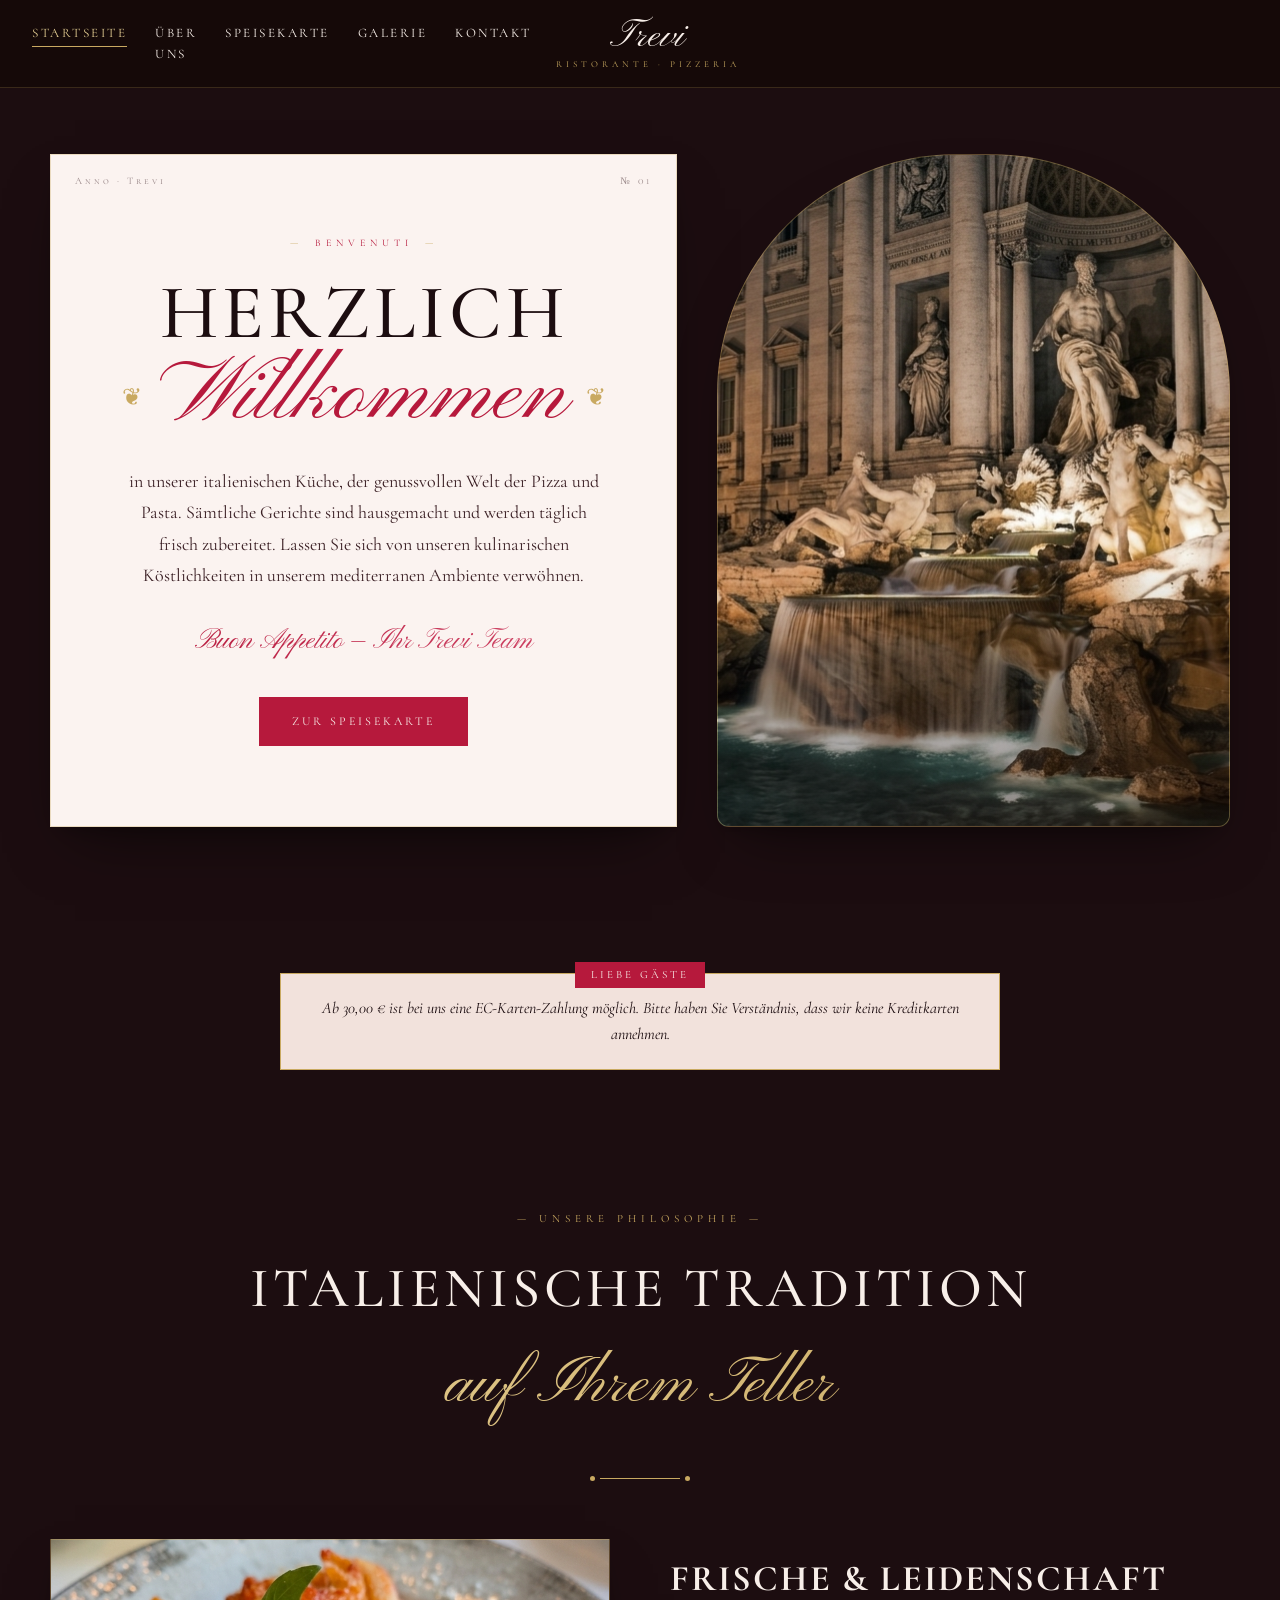
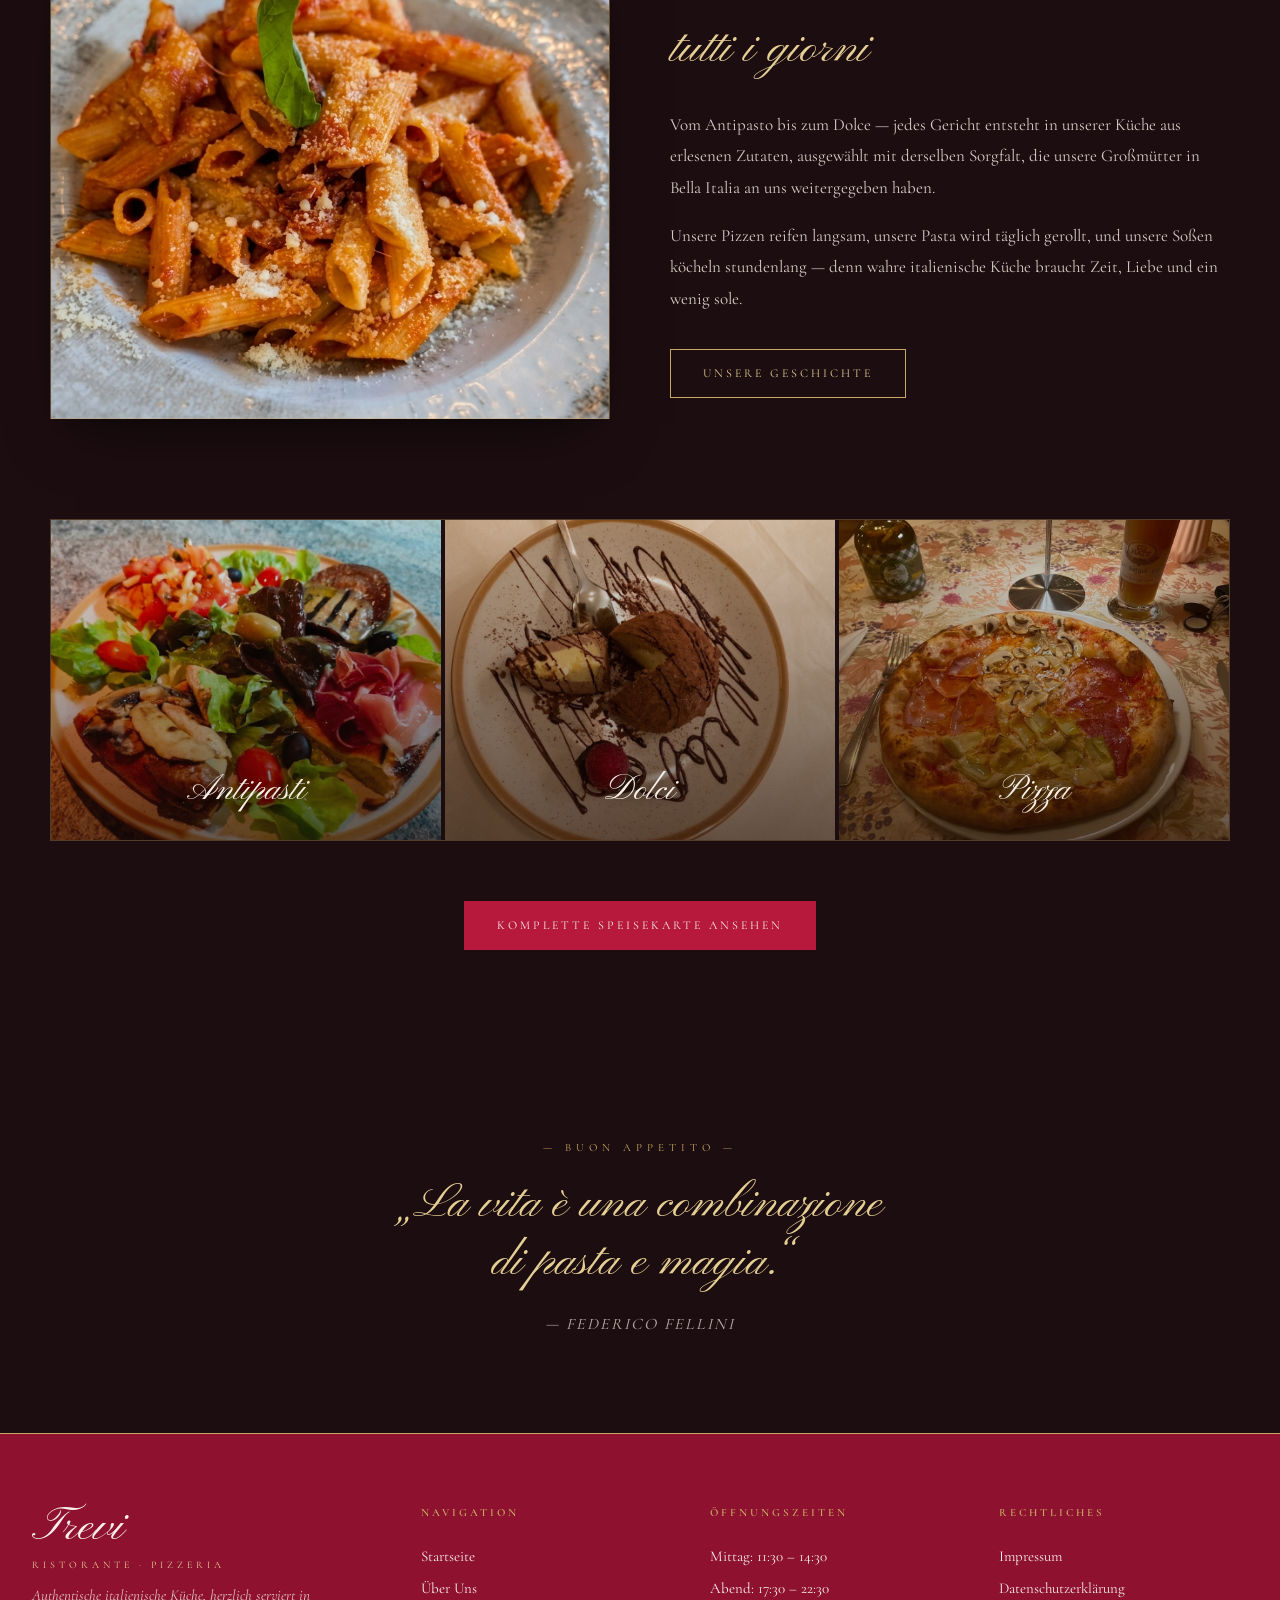
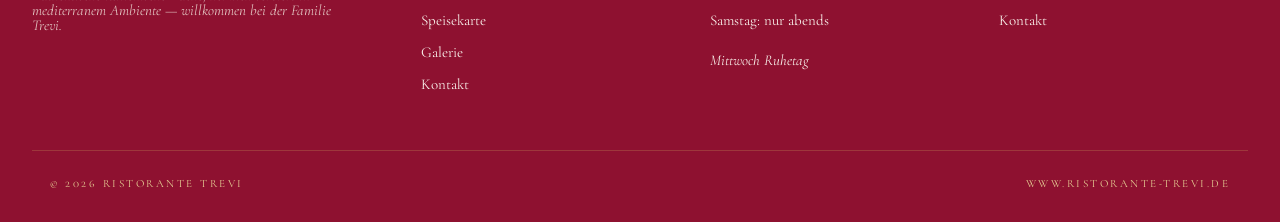
==== commit c2988f4f: "Add files via upload" ====
--- a/index.html
+++ b/index.html
@@ -1,169 +1,169 @@
-<!DOCTYPE html>
-<html lang="de">
-<head>
-<meta charset="UTF-8" />
-<meta name="viewport" content="width=device-width, initial-scale=1.0" />
-<meta http-equiv="Cache-Control" content="no-cache, no-store, must-revalidate" />
-<meta http-equiv="Pragma" content="no-cache" />
-<meta http-equiv="Expires" content="0" />
-<title>Trevi Ristorante Pizzeria — Authentische italienische Küche</title>
-<meta name="description" content="Willkommen im Ristorante Trevi — handgemachte Pasta, knusprige Pizza und mediterranes Ambiente. Täglich frisch zubereitet im Herzen Italiens." />
-<link rel="stylesheet" href="css/fonts.css?v=2" />
-<link rel="stylesheet" href="css/styles.css?v=5" />
-</head>
-<body>
-<div class="page-bg"></div>
-
-<!-- ============= NAV ============= -->
-<nav class="site-nav">
-  <div class="nav-inner">
-    <div class="nav-left">
-      <button class="nav-toggle" aria-label="Menü öffnen">Menü</button>
-      <ul class="nav-links">
-        <li><a href="index.html" class="active">Startseite</a></li>
-        <li><a href="ueber-uns.html">Über Uns</a></li>
-        <li><a href="speisekarte.html">Speisekarte</a></li>
-        <li><a href="galerie.html">Galerie</a></li>
-        <li><a href="kontakt.html">Kontakt</a></li>
-      </ul>
-    </div>
-    <a href="index.html" class="nav-brand">Trevi<small>Ristorante · Pizzeria</small></a>
-    <div class="nav-right">
-    </div>
-  </div>
-</nav>
-
-<!-- ============= HERO ============= -->
-<section class="hero">
-  <div class="hero-grid">
-    <div class="panel hero-card">
-      <span class="panel-mark">Anno · Trevi</span>
-      <span class="panel-mark right">№ 01</span>
-      <div class="hero-eyebrow">Benvenuti</div>
-      <h1 class="hero-title">Herzlich</h1>
-      <div class="hero-script">Willkommen</div>
-      <p class="hero-text">
-        in unserer italienischen Küche, der genussvollen Welt der Pizza und Pasta.
-        Sämtliche Gerichte sind hausgemacht und werden täglich frisch zubereitet.
-        Lassen Sie sich von unseren kulinarischen Köstlichkeiten in unserem
-        mediterranen Ambiente verwöhnen.
-      </p>
-      <div class="hero-signature">Buon Appetito — Ihr Trevi Team</div>
-      <div class="hero-ctas">
-        <a href="speisekarte.html" class="btn">Zur Speisekarte</a>
-      </div>
-    </div>
-    <div class="hero-image" style="background-image:url('Brand_assets/photos/trevi-fountain.png');"></div>
-  </div>
-</section>
-
-<!-- ============= WELCOME / PAYMENT NOTICE ============= -->
-<section class="section" style="padding-top:20px;padding-bottom:40px;">
-  <div class="section-inner">
-    <div class="payment-notice">
-      Ab 30,00 € ist bei uns eine EC-Karten-Zahlung möglich. Bitte haben Sie
-      Verständnis, dass wir keine Kreditkarten annehmen.
-    </div>
-  </div>
-</section>
-
-<!-- ============= INTRO SPLIT ============= -->
-<section class="section">
-  <div class="section-inner">
-    <div class="section-eyebrow">— Unsere Philosophie —</div>
-    <h2 class="section-title">Italienische Tradition</h2>
-    <div class="section-script">auf Ihrem Teller</div>
-    <span class="section-divider"></span>
-
-    <div class="split">
-      <div class="split-img" style="background-image:url('Brand_assets/photos/pasta-arrabbiata.png');background-position:center;"></div>
-      <div class="split-content">
-        <h3>Frische &amp; Leidenschaft</h3>
-        <span class="script-accent">tutti i giorni</span>
-        <p>
-          Vom Antipasto bis zum Dolce — jedes Gericht entsteht in unserer Küche
-          aus erlesenen Zutaten, ausgewählt mit derselben Sorgfalt, die unsere
-          Großmütter in Bella Italia an uns weitergegeben haben.
-        </p>
-        <p>
-          Unsere Pizzen reifen langsam, unsere Pasta wird täglich gerollt,
-          und unsere Soßen köcheln stundenlang — denn wahre italienische
-          Küche braucht Zeit, Liebe und ein wenig sole.
-        </p>
-        <a href="ueber-uns.html" class="btn btn-gold" style="margin-top:18px;">Unsere Geschichte</a>
-      </div>
-    </div>
-  </div>
-</section>
-
-<!-- ============= HIGHLIGHTS ============= -->
-<section class="section" style="padding-top:0;">
-  <div class="section-inner">
-    <div class="menu-hero">
-      <div class="menu-hero-tile" style="background-image:url('Brand_assets/photos/antipasto-misto.png');"><span>Antipasti</span></div>
-      <div class="menu-hero-tile" style="background-image:url('Brand_assets/photos/tartufo-dessert.png');"><span>Dolci</span></div>
-      <div class="menu-hero-tile" style="background-image:url('Brand_assets/photos/pizza-quattro-stagioni.png');"><span>Pizza</span></div>
-    </div>
-
-    <div style="text-align:center;">
-      <a href="speisekarte.html" class="btn">Komplette Speisekarte ansehen</a>
-    </div>
-  </div>
-</section>
-
-<!-- ============= QUOTE ============= -->
-<section class="section" style="padding:80px 32px;">
-  <div class="section-inner" style="text-align:center;max-width:780px;">
-    <div class="section-eyebrow">— Buon Appetito —</div>
-    <p style="font-family:var(--font-script);font-size:48px;color:var(--c-gold-soft);line-height:1.2;margin:20px 0;">
-      „La vita è una combinazione<br />di pasta e magia.“
-    </p>
-    <p style="color:rgba(246,239,227,0.7);font-style:italic;font-size:16px;letter-spacing:2px;text-transform:uppercase;font-family:var(--font-ui);">— Federico Fellini</p>
-  </div>
-</section>
-
-<!-- ============= FOOTER ============= -->
-<footer class="site-footer">
-  <div class="footer-inner">
-    <div class="footer-brand">
-      Trevi
-      <small>Ristorante · Pizzeria</small>
-      <p>Authentische italienische Küche, herzlich serviert in mediterranem Ambiente — willkommen bei der Familie Trevi.</p>
-    </div>
-    <div class="footer-col">
-      <h4>Navigation</h4>
-      <ul>
-        <li><a href="index.html">Startseite</a></li>
-        <li><a href="ueber-uns.html">Über Uns</a></li>
-        <li><a href="speisekarte.html">Speisekarte</a></li>
-        <li><a href="galerie.html">Galerie</a></li>
-        <li><a href="kontakt.html">Kontakt</a></li>
-      </ul>
-    </div>
-    <div class="footer-col">
-      <h4>Öffnungszeiten</h4>
-      <ul>
-        <li>Mo – Fr: 11:30 – 14:30</li>
-        <li>Mo – Fr: 17:30 – 22:30</li>
-        <li>Sa – So: 12:00 – 23:00</li>
-        <li style="margin-top:8px;font-style:italic;">Dienstag Ruhetag</li>
-      </ul>
-    </div>
-    <div class="footer-col">
-      <h4>Rechtliches</h4>
-      <ul>
-        <li><a href="kontakt.html#impressum">Impressum</a></li>
-        <li><a href="datenschutz.html">Datenschutzerklärung</a></li>
-        <li><a href="kontakt.html">Kontakt</a></li>
-      </ul>
-    </div>
-  </div>
-  <div class="footer-bottom">
-    <span>© <span data-year>2026</span> Ristorante Trevi</span>
-    <span>www.ristorante-trevi.de</span>
-  </div>
-</footer>
-
-<script src="js/main.js?v=4"></script>
-</body>
-</html>
+<!DOCTYPE html>
+<html lang="de">
+<head>
+<meta charset="UTF-8" />
+<meta name="viewport" content="width=device-width, initial-scale=1.0" />
+<meta http-equiv="Cache-Control" content="no-cache, no-store, must-revalidate" />
+<meta http-equiv="Pragma" content="no-cache" />
+<meta http-equiv="Expires" content="0" />
+<title>Trevi Ristorante Pizzeria — Authentische italienische Küche</title>
+<meta name="description" content="Willkommen im Ristorante Trevi — handgemachte Pasta, knusprige Pizza und mediterranes Ambiente. Täglich frisch zubereitet im Herzen Italiens." />
+<link rel="stylesheet" href="css/fonts.css?v=2" />
+<link rel="stylesheet" href="css/styles.css?v=5" />
+</head>
+<body>
+<div class="page-bg"></div>
+
+<!-- ============= NAV ============= -->
+<nav class="site-nav">
+  <div class="nav-inner">
+    <div class="nav-left">
+      <button class="nav-toggle" aria-label="Menü öffnen">Menü</button>
+      <ul class="nav-links">
+        <li><a href="index.html" class="active">Startseite</a></li>
+        <li><a href="ueber-uns.html">Über Uns</a></li>
+        <li><a href="speisekarte.html">Speisekarte</a></li>
+        <li><a href="galerie.html">Galerie</a></li>
+        <li><a href="kontakt.html">Kontakt</a></li>
+      </ul>
+    </div>
+    <a href="index.html" class="nav-brand">Trevi<small>Ristorante · Pizzeria</small></a>
+    <div class="nav-right">
+    </div>
+  </div>
+</nav>
+
+<!-- ============= HERO ============= -->
+<section class="hero">
+  <div class="hero-grid">
+    <div class="panel hero-card">
+      <span class="panel-mark">Anno · Trevi</span>
+      <span class="panel-mark right">№ 01</span>
+      <div class="hero-eyebrow">Benvenuti</div>
+      <h1 class="hero-title">Herzlich</h1>
+      <div class="hero-script">Willkommen</div>
+      <p class="hero-text">
+        in unserer italienischen Küche, der genussvollen Welt der Pizza und Pasta.
+        Sämtliche Gerichte sind hausgemacht und werden täglich frisch zubereitet.
+        Lassen Sie sich von unseren kulinarischen Köstlichkeiten in unserem
+        mediterranen Ambiente verwöhnen.
+      </p>
+      <div class="hero-signature">Buon Appetito — Ihr Trevi Team</div>
+      <div class="hero-ctas">
+        <a href="speisekarte.html" class="btn">Zur Speisekarte</a>
+      </div>
+    </div>
+    <div class="hero-image" style="background-image:url('Brand_assets/photos/trevi-fountain.png');"></div>
+  </div>
+</section>
+
+<!-- ============= WELCOME / PAYMENT NOTICE ============= -->
+<section class="section" style="padding-top:20px;padding-bottom:40px;">
+  <div class="section-inner">
+    <div class="payment-notice">
+      Ab 30,00 € ist bei uns eine EC-Karten-Zahlung möglich. Bitte haben Sie
+      Verständnis, dass wir keine Kreditkarten annehmen.
+    </div>
+  </div>
+</section>
+
+<!-- ============= INTRO SPLIT ============= -->
+<section class="section">
+  <div class="section-inner">
+    <div class="section-eyebrow">— Unsere Philosophie —</div>
+    <h2 class="section-title">Italienische Tradition</h2>
+    <div class="section-script">auf Ihrem Teller</div>
+    <span class="section-divider"></span>
+
+    <div class="split">
+      <div class="split-img" style="background-image:url('Brand_assets/photos/pasta-arrabbiata.png');background-position:center;"></div>
+      <div class="split-content">
+        <h3>Frische &amp; Leidenschaft</h3>
+        <span class="script-accent">tutti i giorni</span>
+        <p>
+          Vom Antipasto bis zum Dolce — jedes Gericht entsteht in unserer Küche
+          aus erlesenen Zutaten, ausgewählt mit derselben Sorgfalt, die unsere
+          Großmütter in Bella Italia an uns weitergegeben haben.
+        </p>
+        <p>
+          Unsere Pizzen reifen langsam, unsere Pasta wird täglich gerollt,
+          und unsere Soßen köcheln stundenlang — denn wahre italienische
+          Küche braucht Zeit, Liebe und ein wenig sole.
+        </p>
+        <a href="ueber-uns.html" class="btn btn-gold" style="margin-top:18px;">Unsere Geschichte</a>
+      </div>
+    </div>
+  </div>
+</section>
+
+<!-- ============= HIGHLIGHTS ============= -->
+<section class="section" style="padding-top:0;">
+  <div class="section-inner">
+    <div class="menu-hero">
+      <div class="menu-hero-tile" style="background-image:url('Brand_assets/photos/antipasto-misto.png');"><span>Antipasti</span></div>
+      <div class="menu-hero-tile" style="background-image:url('Brand_assets/photos/tartufo-dessert.png');"><span>Dolci</span></div>
+      <div class="menu-hero-tile" style="background-image:url('Brand_assets/photos/pizza-quattro-stagioni.png');"><span>Pizza</span></div>
+    </div>
+
+    <div style="text-align:center;">
+      <a href="speisekarte.html" class="btn">Komplette Speisekarte ansehen</a>
+    </div>
+  </div>
+</section>
+
+<!-- ============= QUOTE ============= -->
+<section class="section" style="padding:80px 32px;">
+  <div class="section-inner" style="text-align:center;max-width:780px;">
+    <div class="section-eyebrow">— Buon Appetito —</div>
+    <p style="font-family:var(--font-script);font-size:48px;color:var(--c-gold-soft);line-height:1.2;margin:20px 0;">
+      „La vita è una combinazione<br />di pasta e magia.“
+    </p>
+    <p style="color:rgba(246,239,227,0.7);font-style:italic;font-size:16px;letter-spacing:2px;text-transform:uppercase;font-family:var(--font-ui);">— Federico Fellini</p>
+  </div>
+</section>
+
+<!-- ============= FOOTER ============= -->
+<footer class="site-footer">
+  <div class="footer-inner">
+    <div class="footer-brand">
+      Trevi
+      <small>Ristorante · Pizzeria</small>
+      <p>Authentische italienische Küche, herzlich serviert in mediterranem Ambiente — willkommen bei der Familie Trevi.</p>
+    </div>
+    <div class="footer-col">
+      <h4>Navigation</h4>
+      <ul>
+        <li><a href="index.html">Startseite</a></li>
+        <li><a href="ueber-uns.html">Über Uns</a></li>
+        <li><a href="speisekarte.html">Speisekarte</a></li>
+        <li><a href="galerie.html">Galerie</a></li>
+        <li><a href="kontakt.html">Kontakt</a></li>
+      </ul>
+    </div>
+    <div class="footer-col">
+      <h4>Öffnungszeiten</h4>
+      <ul>
+        <li>Mittag: 11:30 – 14:30</li>
+        <li>Abend: 17:30 – 22:30</li>
+        <li>Samstag: nur abends</li>
+        <li style="margin-top:8px;font-style:italic;">Mittwoch Ruhetag</li>
+      </ul>
+    </div>
+    <div class="footer-col">
+      <h4>Rechtliches</h4>
+      <ul>
+        <li><a href="kontakt.html#impressum">Impressum</a></li>
+        <li><a href="datenschutz.html">Datenschutzerklärung</a></li>
+        <li><a href="kontakt.html">Kontakt</a></li>
+      </ul>
+    </div>
+  </div>
+  <div class="footer-bottom">
+    <span>© <span data-year>2026</span> Ristorante Trevi</span>
+    <span>www.ristorante-trevi.de</span>
+  </div>
+</footer>
+
+<script src="js/main.js?v=4"></script>
+</body>
+</html>
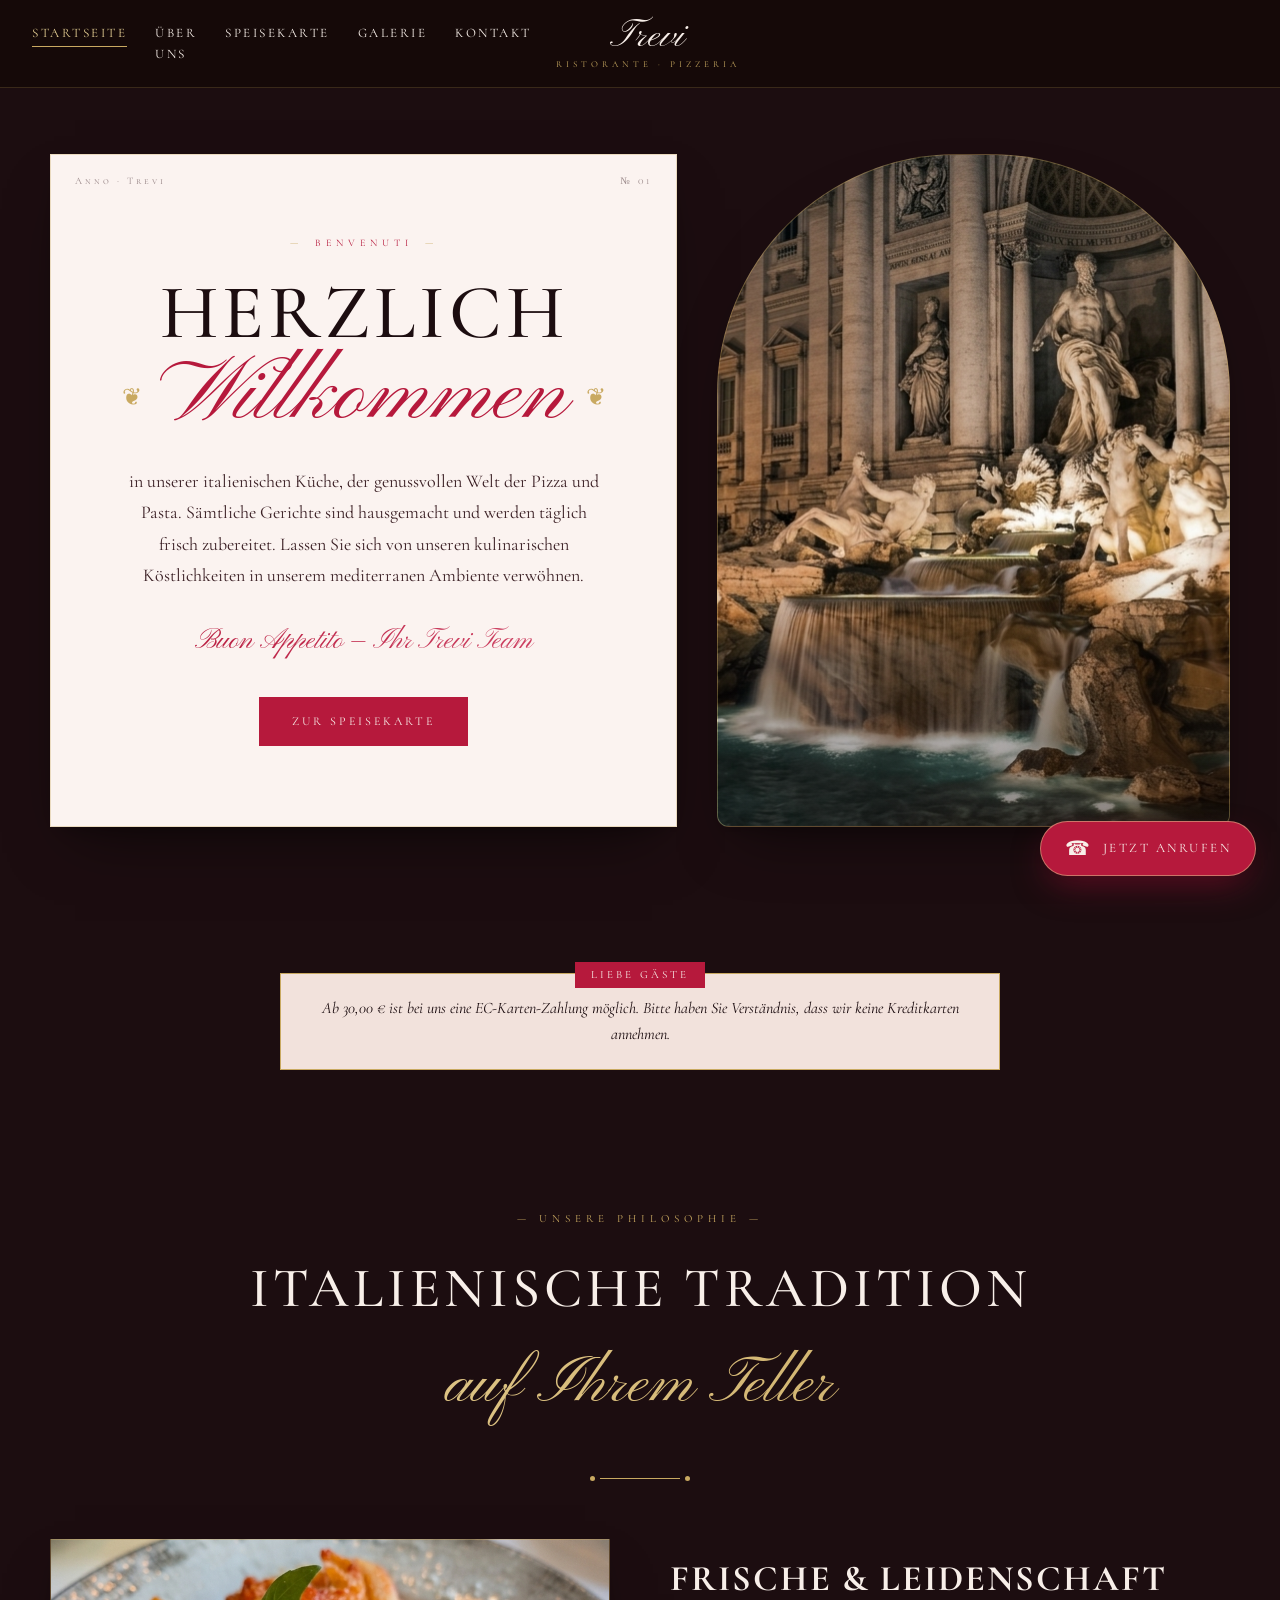
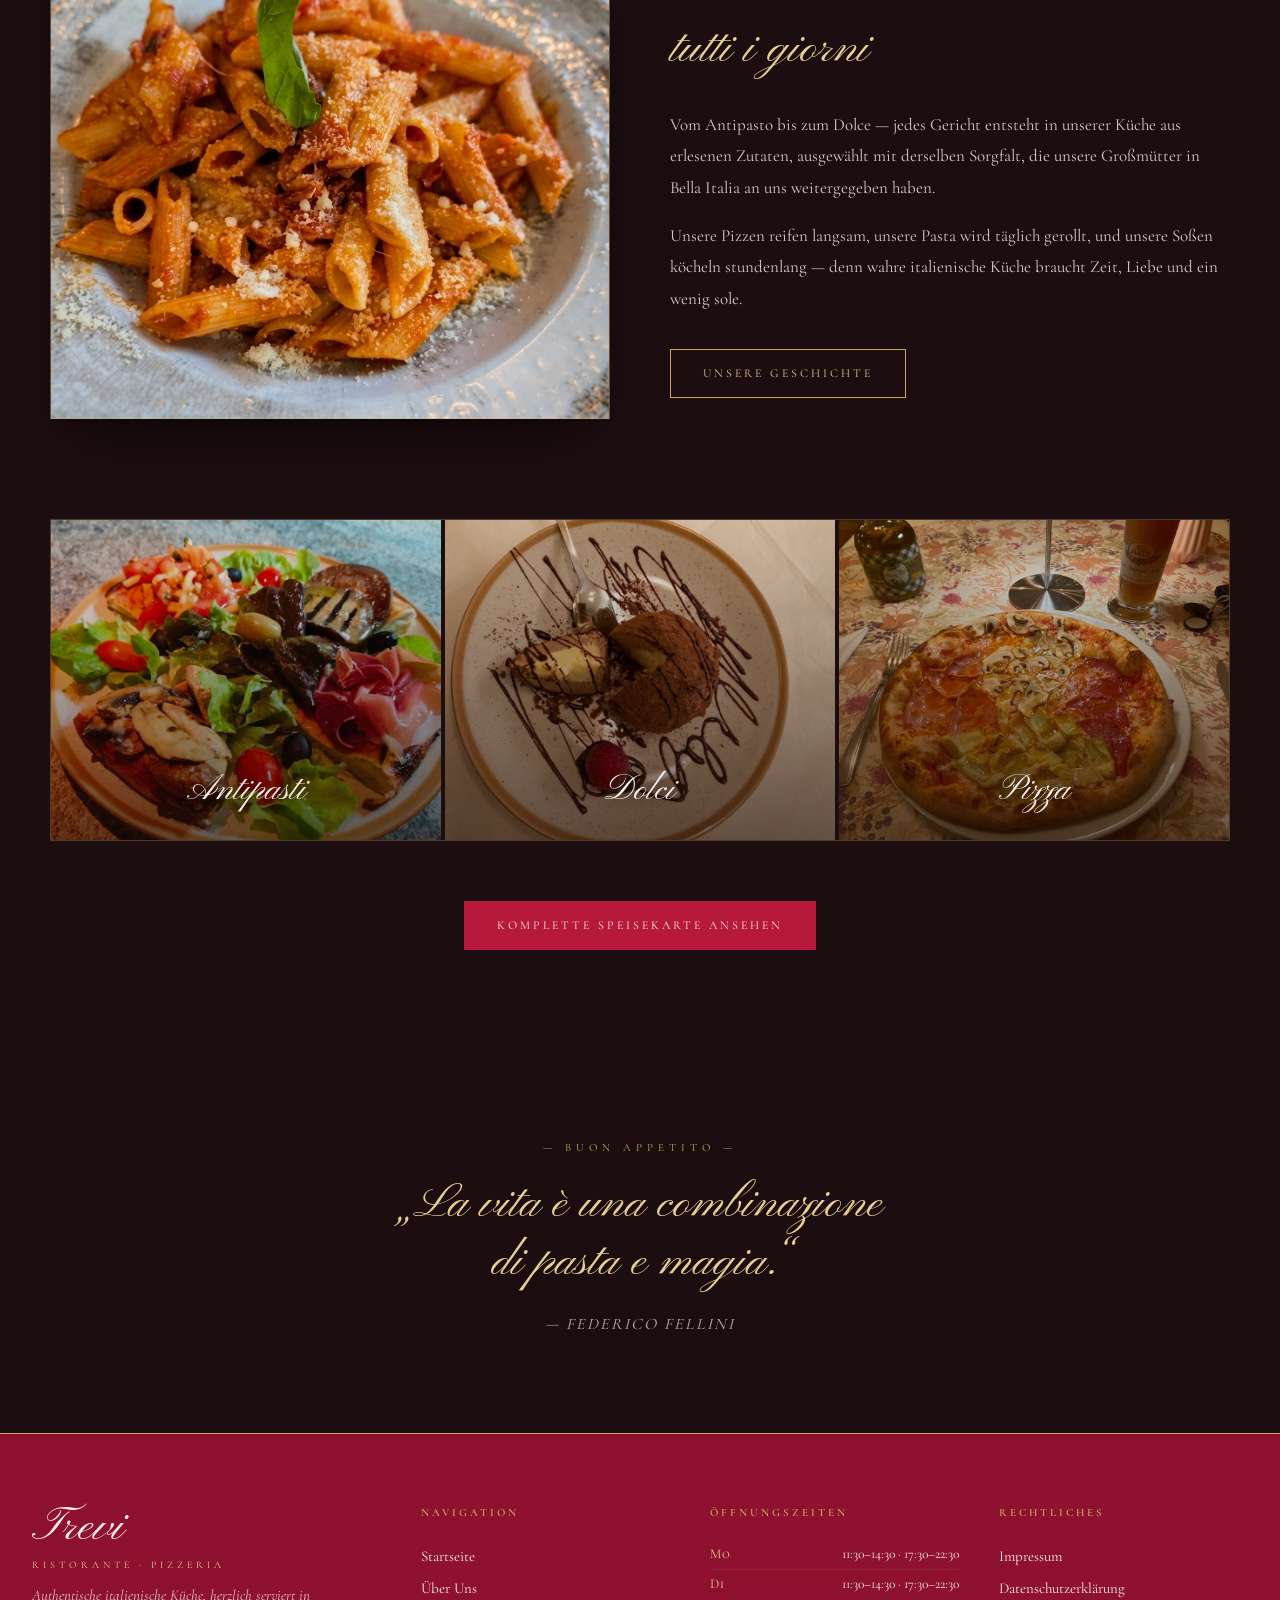
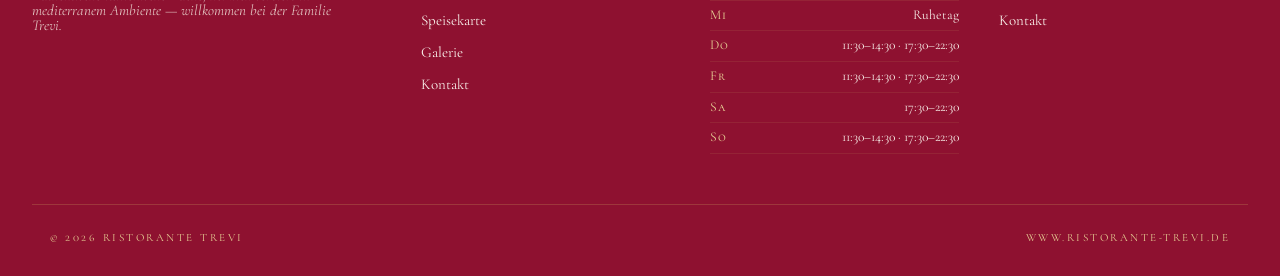
==== commit 1ef1a39d: "Add files via upload" ====
--- a/index.html
+++ b/index.html
@@ -1,169 +1,179 @@
-<!DOCTYPE html>
-<html lang="de">
-<head>
-<meta charset="UTF-8" />
-<meta name="viewport" content="width=device-width, initial-scale=1.0" />
-<meta http-equiv="Cache-Control" content="no-cache, no-store, must-revalidate" />
-<meta http-equiv="Pragma" content="no-cache" />
-<meta http-equiv="Expires" content="0" />
-<title>Trevi Ristorante Pizzeria — Authentische italienische Küche</title>
-<meta name="description" content="Willkommen im Ristorante Trevi — handgemachte Pasta, knusprige Pizza und mediterranes Ambiente. Täglich frisch zubereitet im Herzen Italiens." />
-<link rel="stylesheet" href="css/fonts.css?v=2" />
-<link rel="stylesheet" href="css/styles.css?v=5" />
-</head>
-<body>
-<div class="page-bg"></div>
-
-<!-- ============= NAV ============= -->
-<nav class="site-nav">
-  <div class="nav-inner">
-    <div class="nav-left">
-      <button class="nav-toggle" aria-label="Menü öffnen">Menü</button>
-      <ul class="nav-links">
-        <li><a href="index.html" class="active">Startseite</a></li>
-        <li><a href="ueber-uns.html">Über Uns</a></li>
-        <li><a href="speisekarte.html">Speisekarte</a></li>
-        <li><a href="galerie.html">Galerie</a></li>
-        <li><a href="kontakt.html">Kontakt</a></li>
-      </ul>
-    </div>
-    <a href="index.html" class="nav-brand">Trevi<small>Ristorante · Pizzeria</small></a>
-    <div class="nav-right">
-    </div>
-  </div>
-</nav>
-
-<!-- ============= HERO ============= -->
-<section class="hero">
-  <div class="hero-grid">
-    <div class="panel hero-card">
-      <span class="panel-mark">Anno · Trevi</span>
-      <span class="panel-mark right">№ 01</span>
-      <div class="hero-eyebrow">Benvenuti</div>
-      <h1 class="hero-title">Herzlich</h1>
-      <div class="hero-script">Willkommen</div>
-      <p class="hero-text">
-        in unserer italienischen Küche, der genussvollen Welt der Pizza und Pasta.
-        Sämtliche Gerichte sind hausgemacht und werden täglich frisch zubereitet.
-        Lassen Sie sich von unseren kulinarischen Köstlichkeiten in unserem
-        mediterranen Ambiente verwöhnen.
-      </p>
-      <div class="hero-signature">Buon Appetito — Ihr Trevi Team</div>
-      <div class="hero-ctas">
-        <a href="speisekarte.html" class="btn">Zur Speisekarte</a>
-      </div>
-    </div>
-    <div class="hero-image" style="background-image:url('Brand_assets/photos/trevi-fountain.png');"></div>
-  </div>
-</section>
-
-<!-- ============= WELCOME / PAYMENT NOTICE ============= -->
-<section class="section" style="padding-top:20px;padding-bottom:40px;">
-  <div class="section-inner">
-    <div class="payment-notice">
-      Ab 30,00 € ist bei uns eine EC-Karten-Zahlung möglich. Bitte haben Sie
-      Verständnis, dass wir keine Kreditkarten annehmen.
-    </div>
-  </div>
-</section>
-
-<!-- ============= INTRO SPLIT ============= -->
-<section class="section">
-  <div class="section-inner">
-    <div class="section-eyebrow">— Unsere Philosophie —</div>
-    <h2 class="section-title">Italienische Tradition</h2>
-    <div class="section-script">auf Ihrem Teller</div>
-    <span class="section-divider"></span>
-
-    <div class="split">
-      <div class="split-img" style="background-image:url('Brand_assets/photos/pasta-arrabbiata.png');background-position:center;"></div>
-      <div class="split-content">
-        <h3>Frische &amp; Leidenschaft</h3>
-        <span class="script-accent">tutti i giorni</span>
-        <p>
-          Vom Antipasto bis zum Dolce — jedes Gericht entsteht in unserer Küche
-          aus erlesenen Zutaten, ausgewählt mit derselben Sorgfalt, die unsere
-          Großmütter in Bella Italia an uns weitergegeben haben.
-        </p>
-        <p>
-          Unsere Pizzen reifen langsam, unsere Pasta wird täglich gerollt,
-          und unsere Soßen köcheln stundenlang — denn wahre italienische
-          Küche braucht Zeit, Liebe und ein wenig sole.
-        </p>
-        <a href="ueber-uns.html" class="btn btn-gold" style="margin-top:18px;">Unsere Geschichte</a>
-      </div>
-    </div>
-  </div>
-</section>
-
-<!-- ============= HIGHLIGHTS ============= -->
-<section class="section" style="padding-top:0;">
-  <div class="section-inner">
-    <div class="menu-hero">
-      <div class="menu-hero-tile" style="background-image:url('Brand_assets/photos/antipasto-misto.png');"><span>Antipasti</span></div>
-      <div class="menu-hero-tile" style="background-image:url('Brand_assets/photos/tartufo-dessert.png');"><span>Dolci</span></div>
-      <div class="menu-hero-tile" style="background-image:url('Brand_assets/photos/pizza-quattro-stagioni.png');"><span>Pizza</span></div>
-    </div>
-
-    <div style="text-align:center;">
-      <a href="speisekarte.html" class="btn">Komplette Speisekarte ansehen</a>
-    </div>
-  </div>
-</section>
-
-<!-- ============= QUOTE ============= -->
-<section class="section" style="padding:80px 32px;">
-  <div class="section-inner" style="text-align:center;max-width:780px;">
-    <div class="section-eyebrow">— Buon Appetito —</div>
-    <p style="font-family:var(--font-script);font-size:48px;color:var(--c-gold-soft);line-height:1.2;margin:20px 0;">
-      „La vita è una combinazione<br />di pasta e magia.“
-    </p>
-    <p style="color:rgba(246,239,227,0.7);font-style:italic;font-size:16px;letter-spacing:2px;text-transform:uppercase;font-family:var(--font-ui);">— Federico Fellini</p>
-  </div>
-</section>
-
-<!-- ============= FOOTER ============= -->
-<footer class="site-footer">
-  <div class="footer-inner">
-    <div class="footer-brand">
-      Trevi
-      <small>Ristorante · Pizzeria</small>
-      <p>Authentische italienische Küche, herzlich serviert in mediterranem Ambiente — willkommen bei der Familie Trevi.</p>
-    </div>
-    <div class="footer-col">
-      <h4>Navigation</h4>
-      <ul>
-        <li><a href="index.html">Startseite</a></li>
-        <li><a href="ueber-uns.html">Über Uns</a></li>
-        <li><a href="speisekarte.html">Speisekarte</a></li>
-        <li><a href="galerie.html">Galerie</a></li>
-        <li><a href="kontakt.html">Kontakt</a></li>
-      </ul>
-    </div>
-    <div class="footer-col">
-      <h4>Öffnungszeiten</h4>
-      <ul>
-        <li>Mittag: 11:30 – 14:30</li>
-        <li>Abend: 17:30 – 22:30</li>
-        <li>Samstag: nur abends</li>
-        <li style="margin-top:8px;font-style:italic;">Mittwoch Ruhetag</li>
-      </ul>
-    </div>
-    <div class="footer-col">
-      <h4>Rechtliches</h4>
-      <ul>
-        <li><a href="kontakt.html#impressum">Impressum</a></li>
-        <li><a href="datenschutz.html">Datenschutzerklärung</a></li>
-        <li><a href="kontakt.html">Kontakt</a></li>
-      </ul>
-    </div>
-  </div>
-  <div class="footer-bottom">
-    <span>© <span data-year>2026</span> Ristorante Trevi</span>
-    <span>www.ristorante-trevi.de</span>
-  </div>
-</footer>
-
-<script src="js/main.js?v=4"></script>
-</body>
-</html>
+<!DOCTYPE html>
+<html lang="de">
+<head>
+<meta charset="UTF-8" />
+<meta name="viewport" content="width=device-width, initial-scale=1.0" />
+<meta http-equiv="Cache-Control" content="no-cache, no-store, must-revalidate" />
+<meta http-equiv="Pragma" content="no-cache" />
+<meta http-equiv="Expires" content="0" />
+<title>Trevi Ristorante Pizzeria — Authentische italienische Küche</title>
+<meta name="description" content="Willkommen im Ristorante Trevi — handgemachte Pasta, knusprige Pizza und mediterranes Ambiente. Täglich frisch zubereitet im Herzen Italiens." />
+<link rel="stylesheet" href="css/fonts.css?v=2" />
+<link rel="stylesheet" href="css/styles.css?v=8" />
+</head>
+<body>
+<div class="page-bg"></div>
+
+<!-- ============= NAV ============= -->
+<nav class="site-nav">
+  <div class="nav-inner">
+    <div class="nav-left">
+      <button class="nav-toggle" aria-label="Menü öffnen">Menü</button>
+      <ul class="nav-links">
+        <li><a href="index.html" class="active">Startseite</a></li>
+        <li><a href="ueber-uns.html">Über Uns</a></li>
+        <li><a href="speisekarte.html">Speisekarte</a></li>
+        <li><a href="galerie.html">Galerie</a></li>
+        <li><a href="kontakt.html">Kontakt</a></li>
+      </ul>
+    </div>
+    <a href="index.html" class="nav-brand">Trevi<small>Ristorante · Pizzeria</small></a>
+    <div class="nav-right">
+    </div>
+  </div>
+</nav>
+
+<!-- ============= HERO ============= -->
+<section class="hero">
+  <div class="hero-grid">
+    <div class="panel hero-card">
+      <span class="panel-mark">Anno · Trevi</span>
+      <span class="panel-mark right">№ 01</span>
+      <div class="hero-eyebrow">Benvenuti</div>
+      <h1 class="hero-title">Herzlich</h1>
+      <div class="hero-script">Willkommen</div>
+      <p class="hero-text">
+        in unserer italienischen Küche, der genussvollen Welt der Pizza und Pasta.
+        Sämtliche Gerichte sind hausgemacht und werden täglich frisch zubereitet.
+        Lassen Sie sich von unseren kulinarischen Köstlichkeiten in unserem
+        mediterranen Ambiente verwöhnen.
+      </p>
+      <div class="hero-signature">Buon Appetito — Ihr Trevi Team</div>
+      <div class="hero-ctas">
+        <a href="speisekarte.html" class="btn">Zur Speisekarte</a>
+      </div>
+    </div>
+    <div class="hero-image" style="background-image:url('Brand_assets/photos/trevi-fountain.png');"></div>
+  </div>
+</section>
+
+<!-- ============= WELCOME / PAYMENT NOTICE ============= -->
+<section class="section" style="padding-top:20px;padding-bottom:40px;">
+  <div class="section-inner">
+    <div class="payment-notice">
+      Ab 30,00 € ist bei uns eine EC-Karten-Zahlung möglich. Bitte haben Sie
+      Verständnis, dass wir keine Kreditkarten annehmen.
+    </div>
+  </div>
+</section>
+
+<!-- ============= INTRO SPLIT ============= -->
+<section class="section">
+  <div class="section-inner">
+    <div class="section-eyebrow">— Unsere Philosophie —</div>
+    <h2 class="section-title">Italienische Tradition</h2>
+    <div class="section-script">auf Ihrem Teller</div>
+    <span class="section-divider"></span>
+
+    <div class="split">
+      <div class="split-img" style="background-image:url('Brand_assets/photos/pasta-arrabbiata.png');background-position:center;"></div>
+      <div class="split-content">
+        <h3>Frische &amp; Leidenschaft</h3>
+        <span class="script-accent">tutti i giorni</span>
+        <p>
+          Vom Antipasto bis zum Dolce — jedes Gericht entsteht in unserer Küche
+          aus erlesenen Zutaten, ausgewählt mit derselben Sorgfalt, die unsere
+          Großmütter in Bella Italia an uns weitergegeben haben.
+        </p>
+        <p>
+          Unsere Pizzen reifen langsam, unsere Pasta wird täglich gerollt,
+          und unsere Soßen köcheln stundenlang — denn wahre italienische
+          Küche braucht Zeit, Liebe und ein wenig sole.
+        </p>
+        <a href="ueber-uns.html" class="btn btn-gold" style="margin-top:18px;">Unsere Geschichte</a>
+      </div>
+    </div>
+  </div>
+</section>
+
+<!-- ============= HIGHLIGHTS ============= -->
+<section class="section" style="padding-top:0;">
+  <div class="section-inner">
+    <div class="menu-hero">
+      <div class="menu-hero-tile" style="background-image:url('Brand_assets/photos/antipasto-misto.png');"><span>Antipasti</span></div>
+      <div class="menu-hero-tile" style="background-image:url('Brand_assets/photos/tartufo-dessert.png');"><span>Dolci</span></div>
+      <div class="menu-hero-tile" style="background-image:url('Brand_assets/photos/pizza-quattro-stagioni.png');"><span>Pizza</span></div>
+    </div>
+
+    <div style="text-align:center;">
+      <a href="speisekarte.html" class="btn">Komplette Speisekarte ansehen</a>
+    </div>
+  </div>
+</section>
+
+<!-- ============= QUOTE ============= -->
+<section class="section" style="padding:80px 32px;">
+  <div class="section-inner" style="text-align:center;max-width:780px;">
+    <div class="section-eyebrow">— Buon Appetito —</div>
+    <p style="font-family:var(--font-script);font-size:48px;color:var(--c-gold-soft);line-height:1.2;margin:20px 0;">
+      „La vita è una combinazione<br />di pasta e magia.“
+    </p>
+    <p style="color:rgba(246,239,227,0.7);font-style:italic;font-size:16px;letter-spacing:2px;text-transform:uppercase;font-family:var(--font-ui);">— Federico Fellini</p>
+  </div>
+</section>
+
+<!-- ============= FOOTER ============= -->
+<footer class="site-footer">
+  <div class="footer-inner">
+    <div class="footer-brand">
+      Trevi
+      <small>Ristorante · Pizzeria</small>
+      <p>Authentische italienische Küche, herzlich serviert in mediterranem Ambiente — willkommen bei der Familie Trevi.</p>
+    </div>
+    <div class="footer-col">
+      <h4>Navigation</h4>
+      <ul>
+        <li><a href="index.html">Startseite</a></li>
+        <li><a href="ueber-uns.html">Über Uns</a></li>
+        <li><a href="speisekarte.html">Speisekarte</a></li>
+        <li><a href="galerie.html">Galerie</a></li>
+        <li><a href="kontakt.html">Kontakt</a></li>
+      </ul>
+    </div>
+    <div class="footer-col">
+      <h4>Öffnungszeiten</h4>
+      <ul class="footer-hours">
+        <li><span>Mo</span><span>11:30–14:30 · 17:30–22:30</span></li>
+        <li><span>Di</span><span>11:30–14:30 · 17:30–22:30</span></li>
+        <li><span>Mi</span><span>Ruhetag</span></li>
+        <li><span>Do</span><span>11:30–14:30 · 17:30–22:30</span></li>
+        <li><span>Fr</span><span>11:30–14:30 · 17:30–22:30</span></li>
+        <li><span>Sa</span><span>17:30–22:30</span></li>
+        <li><span>So</span><span>11:30–14:30 · 17:30–22:30</span></li>
+      </ul>
+    </div>
+    <div class="footer-col">
+      <h4>Rechtliches</h4>
+      <ul>
+        <li><a href="kontakt.html#impressum">Impressum</a></li>
+        <li><a href="datenschutz.html">Datenschutzerklärung</a></li>
+        <li><a href="kontakt.html">Kontakt</a></li>
+      </ul>
+    </div>
+  </div>
+  <div class="footer-bottom">
+    <span>© <span data-year>2026</span> Ristorante Trevi</span>
+    <span>www.ristorante-trevi.de</span>
+  </div>
+</footer>
+
+
+<!-- Floating Call-to-Action -->
+<a href="tel:+497812038608" class="call-fab" aria-label="Jetzt anrufen">
+  <span class="call-fab-icon">&#9742;</span>
+  <span class="call-fab-text">Jetzt anrufen</span>
+</a>
+
+<script src="js/main.js?v=4"></script>
+</body>
+</html>
--- a/css/styles.css
+++ b/css/styles.css
@@ -167,6 +167,37 @@
   cursor: pointer;
 }
 
+/* ---------- Floating Call-to-Action (sticky, all pages) ---------- */
+.call-fab {
+  position: fixed;
+  right: 24px;
+  bottom: 24px;
+  z-index: 60;
+  display: inline-flex;
+  align-items: center;
+  gap: 10px;
+  padding: 16px 24px;
+  background: var(--c-magenta);
+  color: var(--c-cream);
+  font-family: var(--font-ui);
+  font-size: 13px;
+  letter-spacing: 2.5px;
+  text-transform: uppercase;
+  border-radius: 50px;
+  border: 1px solid rgba(230, 207, 148, 0.5);
+  box-shadow: 0 14px 34px -8px rgba(138, 16, 48, 0.65), 0 4px 12px -4px rgba(0,0,0,0.4);
+  transition: background-color 0.3s ease, transform 0.3s cubic-bezier(0.2,0.8,0.2,1), box-shadow 0.3s ease, color 0.3s ease;
+  white-space: nowrap;
+}
+.call-fab:hover {
+  background: var(--c-magenta-deep);
+  color: var(--c-gold-soft);
+  transform: translateY(-3px) scale(1.03);
+  box-shadow: 0 20px 44px -8px rgba(138, 16, 48, 0.7), 0 6px 16px -4px rgba(0,0,0,0.45);
+}
+.call-fab:active { transform: translateY(-1px) scale(0.99); }
+.call-fab-icon { font-size: 20px; line-height: 1; }
+
 /* ---------- Card / panel ---------- */
 .panel {
   background: var(--c-paper);
@@ -753,6 +784,45 @@
   margin: 32px 0 8px;
 }
 .imprint p { color: var(--c-ink-soft); margin: 4px 0; }
+.imprint h4 {
+  font-family: var(--font-display);
+  font-size: 17px;
+  letter-spacing: 1.5px;
+  text-transform: uppercase;
+  color: var(--c-magenta);
+  margin: 22px 0 6px;
+  font-weight: 600;
+}
+.imprint ul { color: var(--c-ink-soft); padding-left: 24px; margin: 8px 0 16px; }
+.imprint ul li { padding: 4px 0; }
+.imprint a { color: var(--c-magenta); text-decoration: underline; }
+
+/* vCard with QR code — used in the Versicherungsmaklerin block */
+.vcard-row {
+  display: flex;
+  flex-wrap: wrap;
+  align-items: flex-start;
+  gap: 28px;
+  margin: 8px 0 16px;
+}
+.vcard-qr {
+  margin: 0;
+  padding: 10px;
+  background: #fff;
+  border: 1px solid rgba(201, 169, 97, 0.4);
+  box-shadow: 0 8px 20px -10px rgba(0,0,0,0.25);
+  text-align: center;
+  flex-shrink: 0;
+}
+.vcard-qr img { display: block; width: 160px; height: 160px; }
+.vcard-qr figcaption {
+  font-family: var(--font-ui);
+  font-size: 10px;
+  letter-spacing: 3px;
+  text-transform: uppercase;
+  color: var(--c-ink-soft);
+  margin-top: 8px;
+}
 
 /* ---------- Footer ---------- */
 .site-footer {
@@ -808,6 +878,20 @@
   margin: 0;
 }
 .footer-col li { padding: 4px 0; font-size: 15px; }
+.footer-hours li {
+  display: flex;
+  justify-content: space-between;
+  gap: 14px;
+  font-size: 13.5px;
+  border-bottom: 1px solid rgba(201, 169, 97, 0.12);
+}
+.footer-hours li span:first-child {
+  font-family: var(--font-ui);
+  letter-spacing: 1px;
+  color: var(--c-gold-soft);
+  flex-shrink: 0;
+}
+.footer-hours li span:last-child { text-align: right; white-space: nowrap; }
 .footer-col a { transition: color 0.2s; }
 .footer-col a:hover { color: var(--c-gold-soft); }
 .footer-bottom {
@@ -1110,6 +1194,10 @@
   .nav-links.open { display: flex; }
   .nav-phone { display: none; }
 
+  /* Floating call CTA: slightly more compact on mobile */
+  .call-fab { right: 16px; bottom: 16px; padding: 14px 20px; font-size: 12px; }
+  .call-fab-icon { font-size: 18px; }
+
   .hero-grid { grid-template-columns: 1fr; gap: 24px; justify-items: center; }
   .hero-card { padding: 50px 28px; width: 100%; max-width: 560px; }
   .hero-image { min-height: 320px; border-radius: 160px 160px 8px 8px; width: 100%; max-width: 560px; }
@@ -1251,6 +1339,15 @@
   @keyframes pulseGold {
     0%, 100% { box-shadow: 0 0 0 0 rgba(201, 169, 97, 0); }
     50%      { box-shadow: 0 0 0 6px rgba(201, 169, 97, 0.12); }
+  }
+  @keyframes fabPulse {
+    0%, 100% { box-shadow: 0 14px 34px -8px rgba(138,16,48,0.65), 0 0 0 0 rgba(138,16,48,0.45); }
+    50%      { box-shadow: 0 14px 34px -8px rgba(138,16,48,0.65), 0 0 0 12px rgba(138,16,48,0); }
+  }
+
+  /* Floating CTA: entrance + gentle attention pulse */
+  .call-fab {
+    animation: fadeUp 0.6s ease-out 1.4s both, fabPulse 3s ease-in-out 2.5s infinite;
   }
 
   /* ---------- Ambient: subtle background glow drift ---------- */
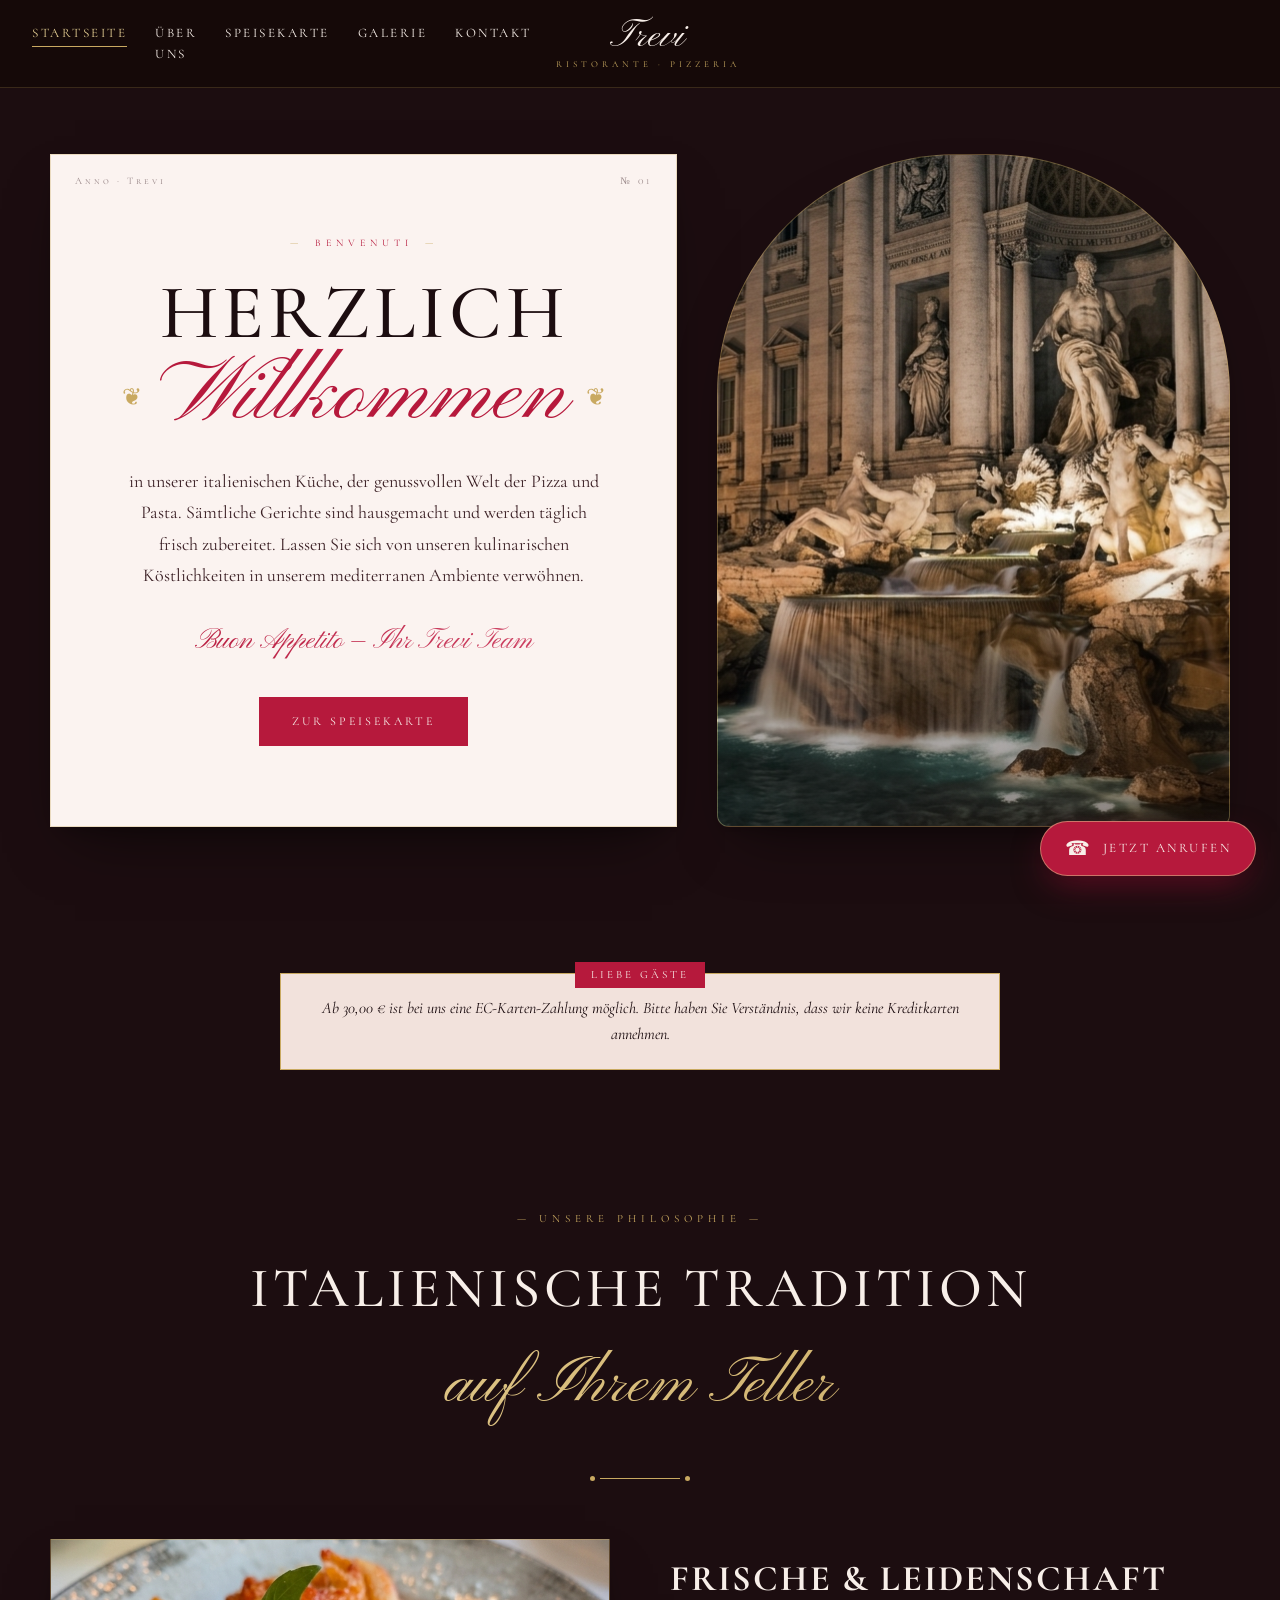
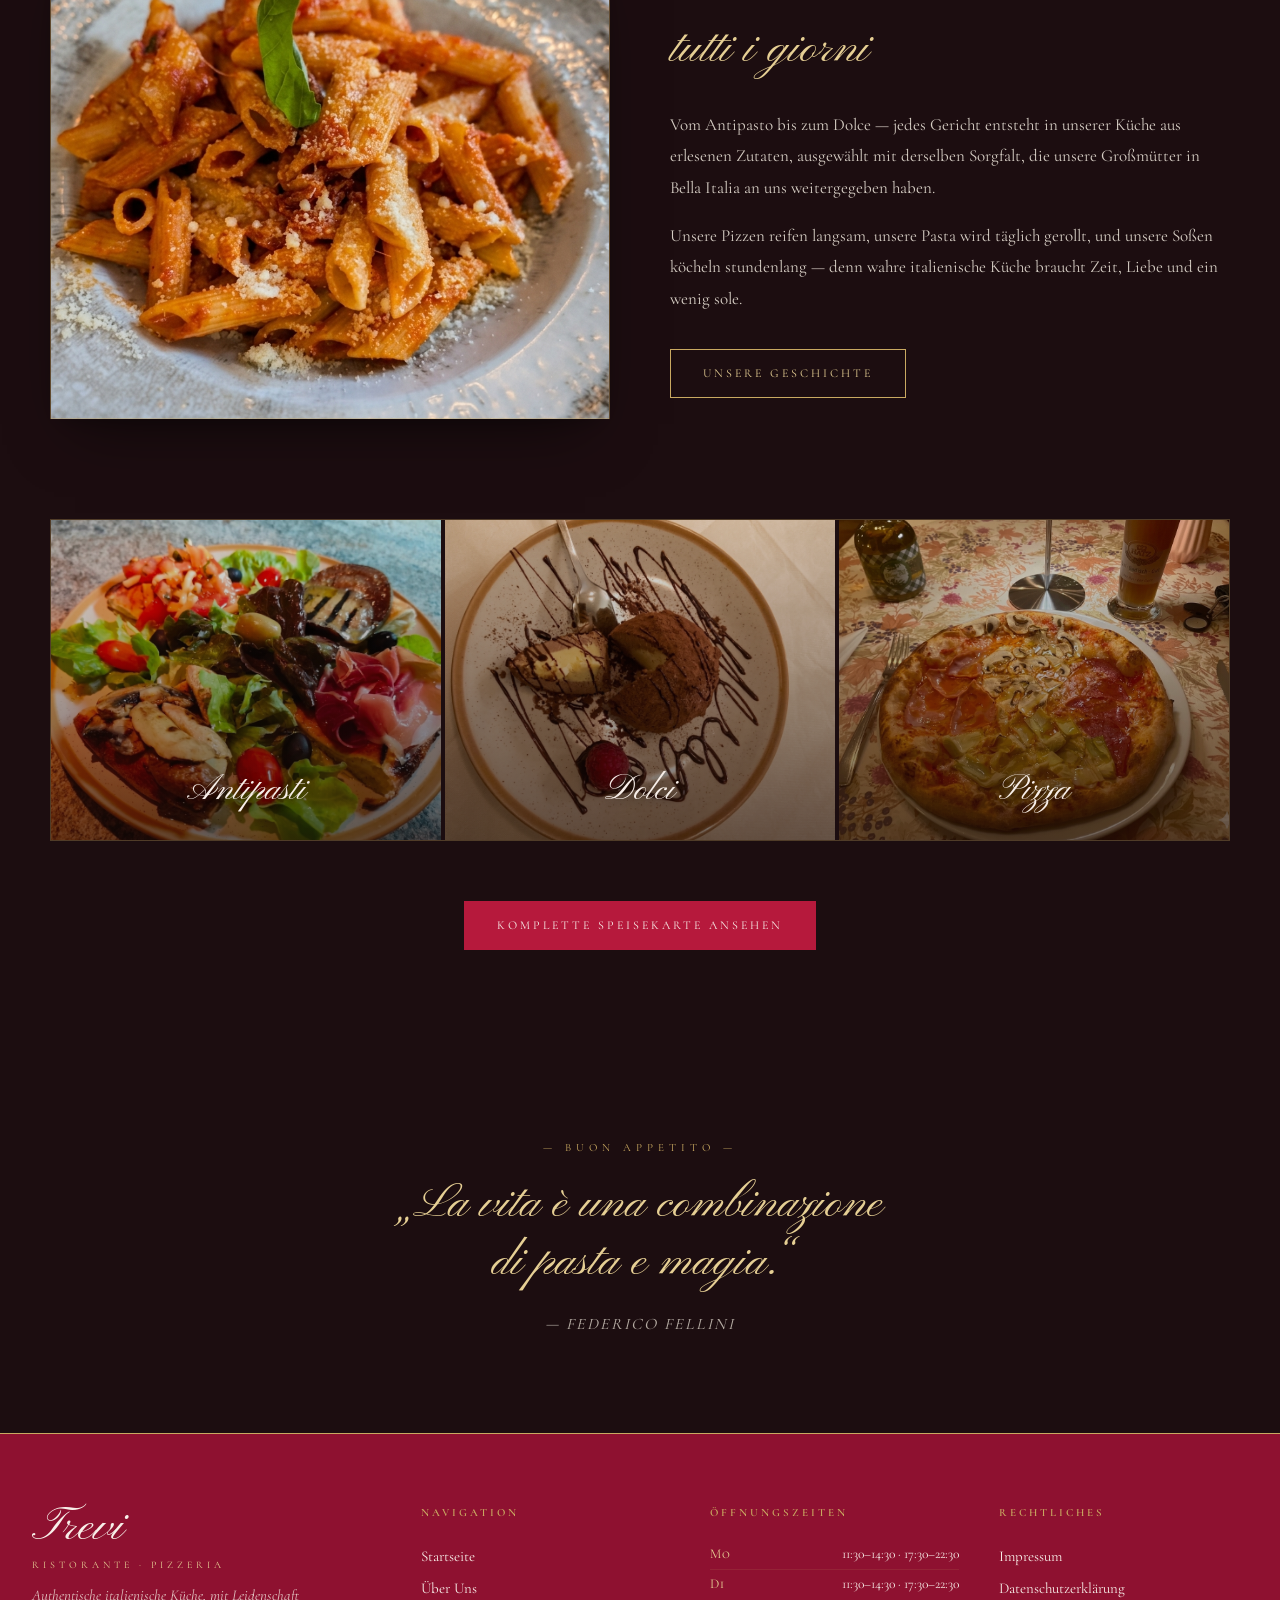
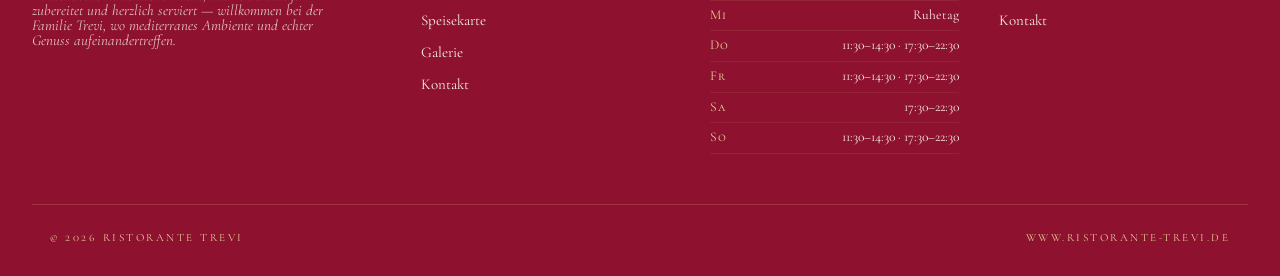
==== commit 4732455a: "Add files via upload" ====
--- a/index.html
+++ b/index.html
@@ -128,7 +128,7 @@
     <div class="footer-brand">
       Trevi
       <small>Ristorante · Pizzeria</small>
-      <p>Authentische italienische Küche, herzlich serviert in mediterranem Ambiente — willkommen bei der Familie Trevi.</p>
+      <p>Authentische italienische Küche, mit Leidenschaft zubereitet und herzlich serviert — willkommen bei der Familie Trevi, wo mediterranes Ambiente und echter Genuss aufeinandertreffen.</p>
     </div>
     <div class="footer-col">
       <h4>Navigation</h4>
--- a/css/styles.css
+++ b/css/styles.css
@@ -1106,15 +1106,11 @@
 }
 
 /* Bento spans — flowing in column-direction grid:
-   span 2 rows = full-height column; span 2 columns = double-wide block. */
-.gallery-item.t1 { grid-row: span 2; grid-column: span 2; }   /* large hero */
-.gallery-item.t2 { grid-row: span 1; }                          /* short top */
-.gallery-item.t3 { grid-row: span 1; }                          /* short top */
-.gallery-item.t4 { grid-row: span 2; }                          /* tall column */
-.gallery-item.t5 { grid-row: span 1; }                          /* short bottom (fills col with t2/t3 next to it) */
-.gallery-item.t6 { grid-row: span 2; grid-column: span 2; }     /* wide tall block */
-.gallery-item.t7 { grid-row: span 1; grid-column: span 2; }     /* wide bar (top) */
-.gallery-item.t8 { grid-row: span 1; grid-column: span 2; }     /* wide bar (bottom) */
+   g-tall = full-height portrait column; g-wide = double-wide landscape block;
+   g-sq = half-height square (pairs stack two per column). */
+.gallery-item.g-wide { grid-row: span 2; grid-column: span 2; }  /* landscape hero */
+.gallery-item.g-tall { grid-row: span 2; }                        /* portrait column */
+.gallery-item.g-sq   { grid-row: span 1; }                        /* square */
 
 /* Subtle drag-hint at the right edge so users know there's more. */
 .gallery-hint {
@@ -1255,11 +1251,9 @@
     width: 100%;
     padding: 0;
   }
-  .gallery-item.t1, .gallery-item.t6 { grid-column: span 2; grid-row: span 2; }
-  .gallery-item.t2, .gallery-item.t3, .gallery-item.t4, .gallery-item.t5 {
+  .gallery-item.g-wide, .gallery-item.g-tall, .gallery-item.g-sq {
     grid-column: span 1; grid-row: span 1;
   }
-  .gallery-item.t7, .gallery-item.t8 { grid-column: span 2; grid-row: span 1; }
   .gallery-item .caption { opacity: 1; transform: none; } /* always visible on touch */
   .gallery-item .caption-title { font-size: 18px; }
   .gallery-item .caption-desc { font-size: 13px; }
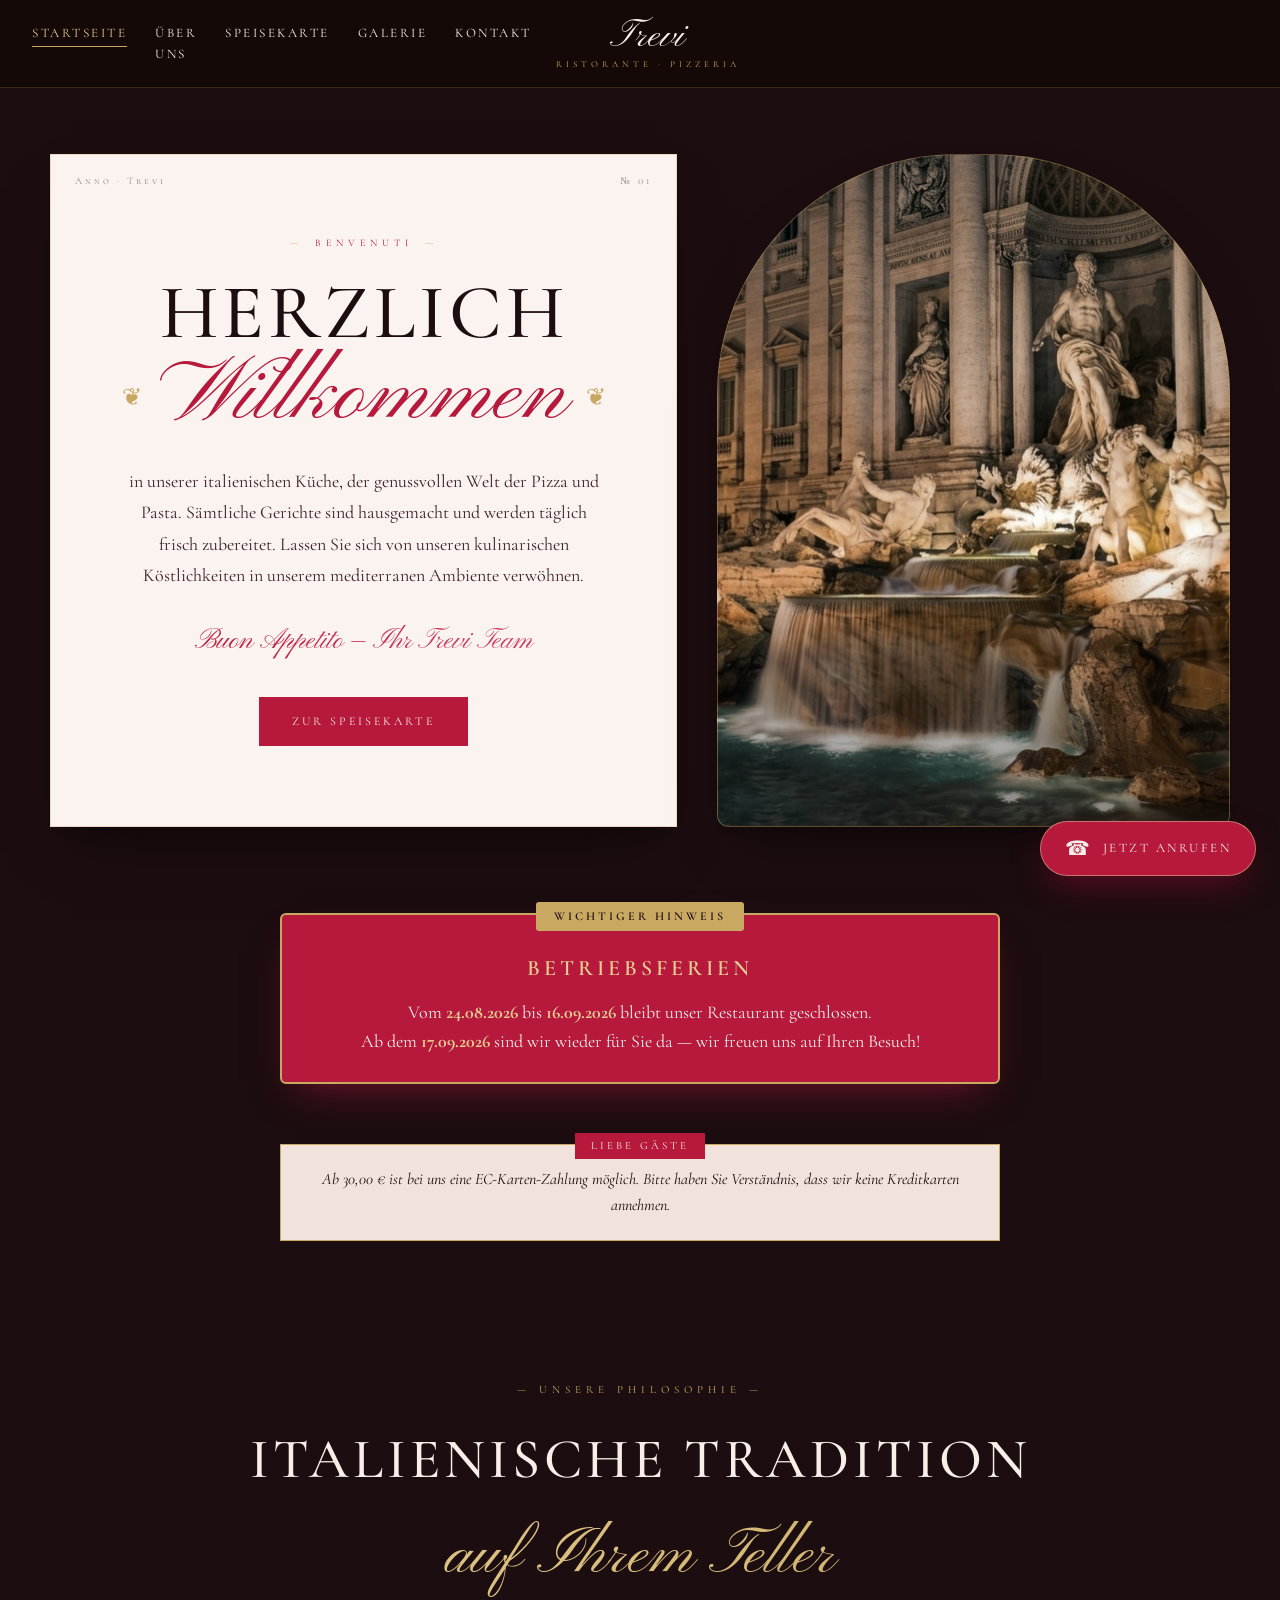
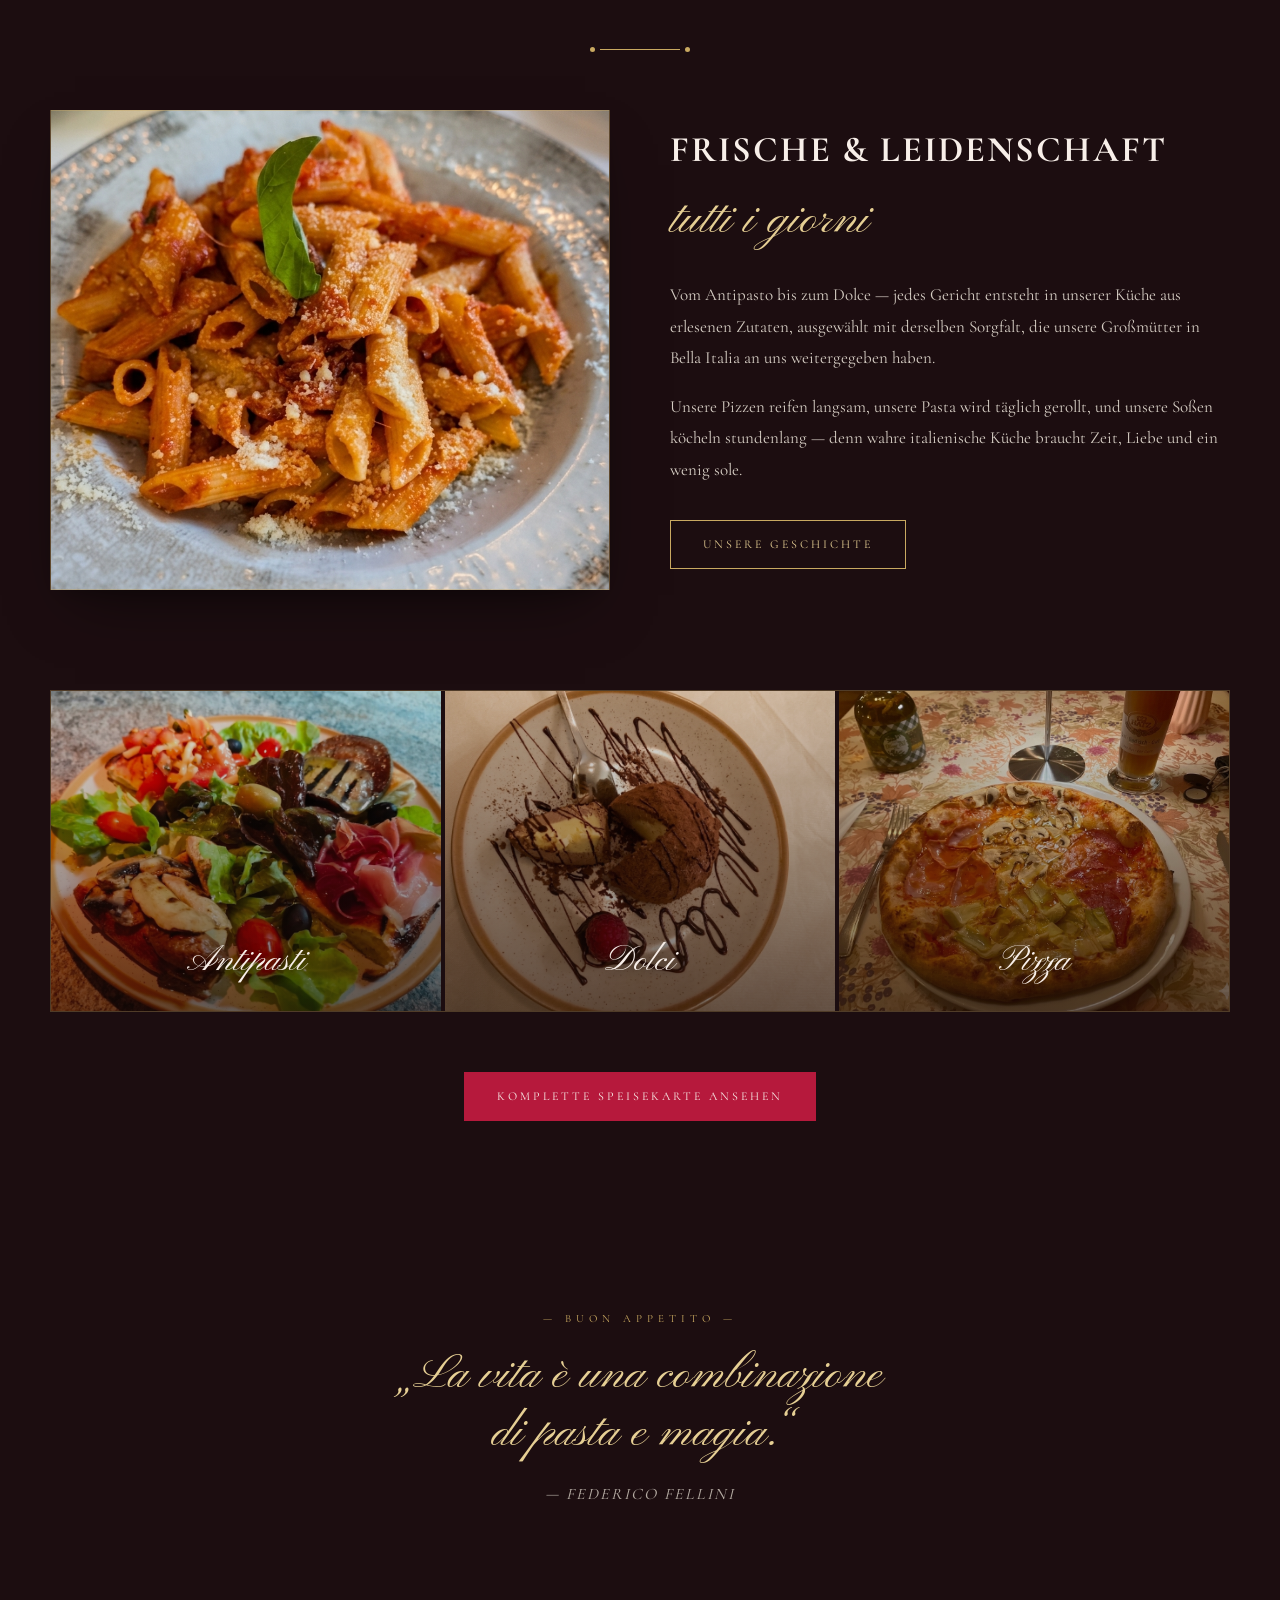
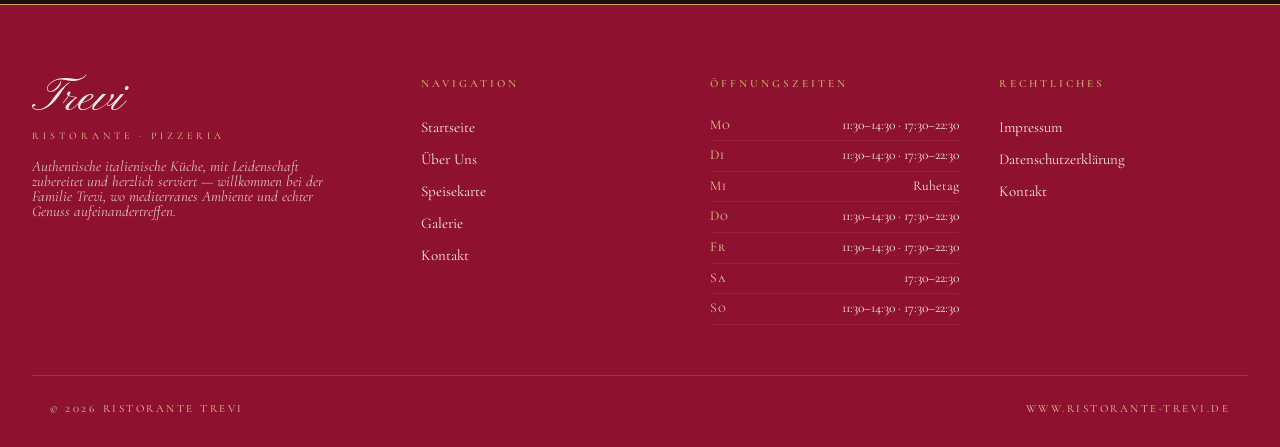
==== commit f7a6c3b3: "Add files via upload" ====
--- a/index.html
+++ b/index.html
@@ -1,179 +1,185 @@
-<!DOCTYPE html>
-<html lang="de">
-<head>
-<meta charset="UTF-8" />
-<meta name="viewport" content="width=device-width, initial-scale=1.0" />
-<meta http-equiv="Cache-Control" content="no-cache, no-store, must-revalidate" />
-<meta http-equiv="Pragma" content="no-cache" />
-<meta http-equiv="Expires" content="0" />
-<title>Trevi Ristorante Pizzeria — Authentische italienische Küche</title>
-<meta name="description" content="Willkommen im Ristorante Trevi — handgemachte Pasta, knusprige Pizza und mediterranes Ambiente. Täglich frisch zubereitet im Herzen Italiens." />
-<link rel="stylesheet" href="css/fonts.css?v=2" />
-<link rel="stylesheet" href="css/styles.css?v=8" />
-</head>
-<body>
-<div class="page-bg"></div>
-
-<!-- ============= NAV ============= -->
-<nav class="site-nav">
-  <div class="nav-inner">
-    <div class="nav-left">
-      <button class="nav-toggle" aria-label="Menü öffnen">Menü</button>
-      <ul class="nav-links">
-        <li><a href="index.html" class="active">Startseite</a></li>
-        <li><a href="ueber-uns.html">Über Uns</a></li>
-        <li><a href="speisekarte.html">Speisekarte</a></li>
-        <li><a href="galerie.html">Galerie</a></li>
-        <li><a href="kontakt.html">Kontakt</a></li>
-      </ul>
-    </div>
-    <a href="index.html" class="nav-brand">Trevi<small>Ristorante · Pizzeria</small></a>
-    <div class="nav-right">
-    </div>
-  </div>
-</nav>
-
-<!-- ============= HERO ============= -->
-<section class="hero">
-  <div class="hero-grid">
-    <div class="panel hero-card">
-      <span class="panel-mark">Anno · Trevi</span>
-      <span class="panel-mark right">№ 01</span>
-      <div class="hero-eyebrow">Benvenuti</div>
-      <h1 class="hero-title">Herzlich</h1>
-      <div class="hero-script">Willkommen</div>
-      <p class="hero-text">
-        in unserer italienischen Küche, der genussvollen Welt der Pizza und Pasta.
-        Sämtliche Gerichte sind hausgemacht und werden täglich frisch zubereitet.
-        Lassen Sie sich von unseren kulinarischen Köstlichkeiten in unserem
-        mediterranen Ambiente verwöhnen.
-      </p>
-      <div class="hero-signature">Buon Appetito — Ihr Trevi Team</div>
-      <div class="hero-ctas">
-        <a href="speisekarte.html" class="btn">Zur Speisekarte</a>
-      </div>
-    </div>
-    <div class="hero-image" style="background-image:url('Brand_assets/photos/trevi-fountain.png');"></div>
-  </div>
-</section>
-
-<!-- ============= WELCOME / PAYMENT NOTICE ============= -->
-<section class="section" style="padding-top:20px;padding-bottom:40px;">
-  <div class="section-inner">
-    <div class="payment-notice">
-      Ab 30,00 € ist bei uns eine EC-Karten-Zahlung möglich. Bitte haben Sie
-      Verständnis, dass wir keine Kreditkarten annehmen.
-    </div>
-  </div>
-</section>
-
-<!-- ============= INTRO SPLIT ============= -->
-<section class="section">
-  <div class="section-inner">
-    <div class="section-eyebrow">— Unsere Philosophie —</div>
-    <h2 class="section-title">Italienische Tradition</h2>
-    <div class="section-script">auf Ihrem Teller</div>
-    <span class="section-divider"></span>
-
-    <div class="split">
-      <div class="split-img" style="background-image:url('Brand_assets/photos/pasta-arrabbiata.png');background-position:center;"></div>
-      <div class="split-content">
-        <h3>Frische &amp; Leidenschaft</h3>
-        <span class="script-accent">tutti i giorni</span>
-        <p>
-          Vom Antipasto bis zum Dolce — jedes Gericht entsteht in unserer Küche
-          aus erlesenen Zutaten, ausgewählt mit derselben Sorgfalt, die unsere
-          Großmütter in Bella Italia an uns weitergegeben haben.
-        </p>
-        <p>
-          Unsere Pizzen reifen langsam, unsere Pasta wird täglich gerollt,
-          und unsere Soßen köcheln stundenlang — denn wahre italienische
-          Küche braucht Zeit, Liebe und ein wenig sole.
-        </p>
-        <a href="ueber-uns.html" class="btn btn-gold" style="margin-top:18px;">Unsere Geschichte</a>
-      </div>
-    </div>
-  </div>
-</section>
-
-<!-- ============= HIGHLIGHTS ============= -->
-<section class="section" style="padding-top:0;">
-  <div class="section-inner">
-    <div class="menu-hero">
-      <div class="menu-hero-tile" style="background-image:url('Brand_assets/photos/antipasto-misto.png');"><span>Antipasti</span></div>
-      <div class="menu-hero-tile" style="background-image:url('Brand_assets/photos/tartufo-dessert.png');"><span>Dolci</span></div>
-      <div class="menu-hero-tile" style="background-image:url('Brand_assets/photos/pizza-quattro-stagioni.png');"><span>Pizza</span></div>
-    </div>
-
-    <div style="text-align:center;">
-      <a href="speisekarte.html" class="btn">Komplette Speisekarte ansehen</a>
-    </div>
-  </div>
-</section>
-
-<!-- ============= QUOTE ============= -->
-<section class="section" style="padding:80px 32px;">
-  <div class="section-inner" style="text-align:center;max-width:780px;">
-    <div class="section-eyebrow">— Buon Appetito —</div>
-    <p style="font-family:var(--font-script);font-size:48px;color:var(--c-gold-soft);line-height:1.2;margin:20px 0;">
-      „La vita è una combinazione<br />di pasta e magia.“
-    </p>
-    <p style="color:rgba(246,239,227,0.7);font-style:italic;font-size:16px;letter-spacing:2px;text-transform:uppercase;font-family:var(--font-ui);">— Federico Fellini</p>
-  </div>
-</section>
-
-<!-- ============= FOOTER ============= -->
-<footer class="site-footer">
-  <div class="footer-inner">
-    <div class="footer-brand">
-      Trevi
-      <small>Ristorante · Pizzeria</small>
-      <p>Authentische italienische Küche, mit Leidenschaft zubereitet und herzlich serviert — willkommen bei der Familie Trevi, wo mediterranes Ambiente und echter Genuss aufeinandertreffen.</p>
-    </div>
-    <div class="footer-col">
-      <h4>Navigation</h4>
-      <ul>
-        <li><a href="index.html">Startseite</a></li>
-        <li><a href="ueber-uns.html">Über Uns</a></li>
-        <li><a href="speisekarte.html">Speisekarte</a></li>
-        <li><a href="galerie.html">Galerie</a></li>
-        <li><a href="kontakt.html">Kontakt</a></li>
-      </ul>
-    </div>
-    <div class="footer-col">
-      <h4>Öffnungszeiten</h4>
-      <ul class="footer-hours">
-        <li><span>Mo</span><span>11:30–14:30 · 17:30–22:30</span></li>
-        <li><span>Di</span><span>11:30–14:30 · 17:30–22:30</span></li>
-        <li><span>Mi</span><span>Ruhetag</span></li>
-        <li><span>Do</span><span>11:30–14:30 · 17:30–22:30</span></li>
-        <li><span>Fr</span><span>11:30–14:30 · 17:30–22:30</span></li>
-        <li><span>Sa</span><span>17:30–22:30</span></li>
-        <li><span>So</span><span>11:30–14:30 · 17:30–22:30</span></li>
-      </ul>
-    </div>
-    <div class="footer-col">
-      <h4>Rechtliches</h4>
-      <ul>
-        <li><a href="kontakt.html#impressum">Impressum</a></li>
-        <li><a href="datenschutz.html">Datenschutzerklärung</a></li>
-        <li><a href="kontakt.html">Kontakt</a></li>
-      </ul>
-    </div>
-  </div>
-  <div class="footer-bottom">
-    <span>© <span data-year>2026</span> Ristorante Trevi</span>
-    <span>www.ristorante-trevi.de</span>
-  </div>
-</footer>
-
-
-<!-- Floating Call-to-Action -->
-<a href="tel:+497812038608" class="call-fab" aria-label="Jetzt anrufen">
-  <span class="call-fab-icon">&#9742;</span>
-  <span class="call-fab-text">Jetzt anrufen</span>
-</a>
-
-<script src="js/main.js?v=4"></script>
-</body>
-</html>
+<!DOCTYPE html>
+<html lang="de">
+<head>
+<meta charset="UTF-8" />
+<meta name="viewport" content="width=device-width, initial-scale=1.0" />
+<meta http-equiv="Cache-Control" content="no-cache, no-store, must-revalidate" />
+<meta http-equiv="Pragma" content="no-cache" />
+<meta http-equiv="Expires" content="0" />
+<title>Trevi Ristorante Pizzeria — Authentische italienische Küche</title>
+<meta name="description" content="Willkommen im Ristorante Trevi — handgemachte Pasta, knusprige Pizza und mediterranes Ambiente. Täglich frisch zubereitet im Herzen Italiens." />
+<link rel="stylesheet" href="css/fonts.css?v=2" />
+<link rel="stylesheet" href="css/styles.css?v=11" />
+</head>
+<body>
+<div class="page-bg"></div>
+
+<!-- ============= NAV ============= -->
+<nav class="site-nav">
+  <div class="nav-inner">
+    <div class="nav-left">
+      <button class="nav-toggle" aria-label="Menü öffnen">Menü</button>
+      <ul class="nav-links">
+        <li><a href="index.html" class="active">Startseite</a></li>
+        <li><a href="ueber-uns.html">Über Uns</a></li>
+        <li><a href="speisekarte.html">Speisekarte</a></li>
+        <li><a href="galerie.html">Galerie</a></li>
+        <li><a href="kontakt.html">Kontakt</a></li>
+      </ul>
+    </div>
+    <a href="index.html" class="nav-brand">Trevi<small>Ristorante · Pizzeria</small></a>
+    <div class="nav-right">
+    </div>
+  </div>
+</nav>
+
+<!-- ============= HERO ============= -->
+<section class="hero">
+  <div class="hero-grid">
+    <div class="panel hero-card">
+      <span class="panel-mark">Anno · Trevi</span>
+      <span class="panel-mark right">№ 01</span>
+      <div class="hero-eyebrow">Benvenuti</div>
+      <h1 class="hero-title">Herzlich</h1>
+      <div class="hero-script">Willkommen</div>
+      <p class="hero-text">
+        in unserer italienischen Küche, der genussvollen Welt der Pizza und Pasta.
+        Sämtliche Gerichte sind hausgemacht und werden täglich frisch zubereitet.
+        Lassen Sie sich von unseren kulinarischen Köstlichkeiten in unserem
+        mediterranen Ambiente verwöhnen.
+      </p>
+      <div class="hero-signature">Buon Appetito — Ihr Trevi Team</div>
+      <div class="hero-ctas">
+        <a href="speisekarte.html" class="btn">Zur Speisekarte</a>
+      </div>
+    </div>
+    <div class="hero-image" style="background-image:url('Brand_assets/photos/trevi-fountain.png');"></div>
+  </div>
+</section>
+
+<!-- ============= WELCOME / PAYMENT NOTICE ============= -->
+<section class="section" style="padding-top:20px;padding-bottom:40px;">
+  <div class="section-inner">
+    <div class="holiday-notice" role="status">
+      <span class="holiday-notice-badge">Wichtiger Hinweis</span>
+      <strong>Betriebsferien</strong>
+      Vom <b>24.08.2026</b> bis <b>16.09.2026</b> bleibt unser Restaurant geschlossen.<br />
+      Ab dem <b>17.09.2026</b> sind wir wieder für Sie da — wir freuen uns auf Ihren Besuch!
+    </div>
+    <div class="payment-notice">
+      Ab 30,00 € ist bei uns eine EC-Karten-Zahlung möglich. Bitte haben Sie
+      Verständnis, dass wir keine Kreditkarten annehmen.
+    </div>
+  </div>
+</section>
+
+<!-- ============= INTRO SPLIT ============= -->
+<section class="section">
+  <div class="section-inner">
+    <div class="section-eyebrow">— Unsere Philosophie —</div>
+    <h2 class="section-title">Italienische Tradition</h2>
+    <div class="section-script">auf Ihrem Teller</div>
+    <span class="section-divider"></span>
+
+    <div class="split">
+      <div class="split-img" style="background-image:url('Brand_assets/photos/pasta-arrabbiata.png');background-position:center;"></div>
+      <div class="split-content">
+        <h3>Frische &amp; Leidenschaft</h3>
+        <span class="script-accent">tutti i giorni</span>
+        <p>
+          Vom Antipasto bis zum Dolce — jedes Gericht entsteht in unserer Küche
+          aus erlesenen Zutaten, ausgewählt mit derselben Sorgfalt, die unsere
+          Großmütter in Bella Italia an uns weitergegeben haben.
+        </p>
+        <p>
+          Unsere Pizzen reifen langsam, unsere Pasta wird täglich gerollt,
+          und unsere Soßen köcheln stundenlang — denn wahre italienische
+          Küche braucht Zeit, Liebe und ein wenig sole.
+        </p>
+        <a href="ueber-uns.html" class="btn btn-gold" style="margin-top:18px;">Unsere Geschichte</a>
+      </div>
+    </div>
+  </div>
+</section>
+
+<!-- ============= HIGHLIGHTS ============= -->
+<section class="section" style="padding-top:0;">
+  <div class="section-inner">
+    <div class="menu-hero">
+      <div class="menu-hero-tile" style="background-image:url('Brand_assets/photos/antipasto-misto.png');"><span>Antipasti</span></div>
+      <div class="menu-hero-tile" style="background-image:url('Brand_assets/photos/tartufo-dessert.png');"><span>Dolci</span></div>
+      <div class="menu-hero-tile" style="background-image:url('Brand_assets/photos/pizza-quattro-stagioni.png');"><span>Pizza</span></div>
+    </div>
+
+    <div style="text-align:center;">
+      <a href="speisekarte.html" class="btn">Komplette Speisekarte ansehen</a>
+    </div>
+  </div>
+</section>
+
+<!-- ============= QUOTE ============= -->
+<section class="section" style="padding:80px 32px;">
+  <div class="section-inner" style="text-align:center;max-width:780px;">
+    <div class="section-eyebrow">— Buon Appetito —</div>
+    <p style="font-family:var(--font-script);font-size:48px;color:var(--c-gold-soft);line-height:1.2;margin:20px 0;">
+      „La vita è una combinazione<br />di pasta e magia.“
+    </p>
+    <p style="color:rgba(246,239,227,0.7);font-style:italic;font-size:16px;letter-spacing:2px;text-transform:uppercase;font-family:var(--font-ui);">— Federico Fellini</p>
+  </div>
+</section>
+
+<!-- ============= FOOTER ============= -->
+<footer class="site-footer">
+  <div class="footer-inner">
+    <div class="footer-brand">
+      Trevi
+      <small>Ristorante · Pizzeria</small>
+      <p>Authentische italienische Küche, mit Leidenschaft zubereitet und herzlich serviert — willkommen bei der Familie Trevi, wo mediterranes Ambiente und echter Genuss aufeinandertreffen.</p>
+    </div>
+    <div class="footer-col">
+      <h4>Navigation</h4>
+      <ul>
+        <li><a href="index.html">Startseite</a></li>
+        <li><a href="ueber-uns.html">Über Uns</a></li>
+        <li><a href="speisekarte.html">Speisekarte</a></li>
+        <li><a href="galerie.html">Galerie</a></li>
+        <li><a href="kontakt.html">Kontakt</a></li>
+      </ul>
+    </div>
+    <div class="footer-col">
+      <h4>Öffnungszeiten</h4>
+      <ul class="footer-hours">
+        <li><span>Mo</span><span>11:30–14:30 · 17:30–22:30</span></li>
+        <li><span>Di</span><span>11:30–14:30 · 17:30–22:30</span></li>
+        <li><span>Mi</span><span>Ruhetag</span></li>
+        <li><span>Do</span><span>11:30–14:30 · 17:30–22:30</span></li>
+        <li><span>Fr</span><span>11:30–14:30 · 17:30–22:30</span></li>
+        <li><span>Sa</span><span>17:30–22:30</span></li>
+        <li><span>So</span><span>11:30–14:30 · 17:30–22:30</span></li>
+      </ul>
+    </div>
+    <div class="footer-col">
+      <h4>Rechtliches</h4>
+      <ul>
+        <li><a href="kontakt.html#impressum">Impressum</a></li>
+        <li><a href="datenschutz.html">Datenschutzerklärung</a></li>
+        <li><a href="kontakt.html">Kontakt</a></li>
+      </ul>
+    </div>
+  </div>
+  <div class="footer-bottom">
+    <span>© <span data-year>2026</span> Ristorante Trevi</span>
+    <span>www.ristorante-trevi.de</span>
+  </div>
+</footer>
+
+
+<!-- Floating Call-to-Action -->
+<a href="tel:+497812038608" class="call-fab" aria-label="Jetzt anrufen">
+  <span class="call-fab-icon">&#9742;</span>
+  <span class="call-fab-text">Jetzt anrufen</span>
+</a>
+
+<script src="js/main.js?v=4"></script>
+</body>
+</html>
--- a/css/styles.css
+++ b/css/styles.css
@@ -1,1820 +1,1881 @@
-/* =========================================================
-   Trevi Ristorante Pizzeria — Global Stylesheet
-   Palette: deep magenta-red, warm gold, cream, midnight
-   ========================================================= */
-
-:root {
-  /* Trevi brand book colors — sampled from the official Speisekarte PDF */
-  --c-magenta: #b6193c;          /* exact banner / title red from brand book */
-  --c-magenta-deep: #8e1130;     /* darker variant for hover / shadow */
-  --c-magenta-soft: #d14869;     /* lighter variant for accents / shimmer */
-  --c-magenta-pale: #faf3f3;     /* pale pink watermark tint from brand book */
-  --c-gold: #c9a961;
-  --c-gold-soft: #e6cf94;
-  --c-cream: #f8efe9;            /* paper card surface — leans into watermark pink */
-  --c-cream-warm: #f2e2dc;       /* warmer accent surface — payment notice etc. */
-  --c-ink: #1c0d10;              /* deep ink with a faint magenta undertone */
-  --c-ink-soft: #3a1f24;
-  --c-paper: #fbf3f0;            /* brightest card paper — matches PDF page tone */
-  --c-line: rgba(28, 13, 16, 0.15);
-
-  --font-script: "Pinyon Script", "Italianno", cursive;
-  --font-display: "Cormorant Garamond", "Playfair Display", Georgia, serif;
-  --font-body: "Cormorant Garamond", Georgia, serif;
-  --font-ui: "Cormorant SC", "Cinzel", serif;
-
-  --shadow-card: 0 30px 60px -25px rgba(0, 0, 0, 0.55), 0 8px 20px -10px rgba(0, 0, 0, 0.35);
-  --radius-card: 4px;
-}
-
-* { box-sizing: border-box; }
-
-html, body {
-  margin: 0;
-  padding: 0;
-  background: var(--c-ink);
-  color: var(--c-ink);
-  font-family: var(--font-body);
-  font-size: 18px;
-  line-height: 1.6;
-  -webkit-font-smoothing: antialiased;
-  text-rendering: optimizeLegibility;
-  overflow-x: hidden;        /* kill any rogue horizontal scroll */
-  overscroll-behavior-x: none; /* don't bounce sideways on iOS */
-  width: 100%;
-  max-width: 100vw;
-}
-
-img { max-width: 100%; display: block; }
-a { color: inherit; text-decoration: none; }
-
-/* ---------- Background canvas (painterly dark) ---------- */
-.page-bg {
-  position: fixed;
-  inset: 0;
-  z-index: -1;
-  background:
-    radial-gradient(ellipse at 20% 10%, rgba(182, 25, 60, 0.42), transparent 55%),
-    radial-gradient(ellipse at 85% 90%, rgba(201, 169, 97, 0.22), transparent 55%),
-    linear-gradient(135deg, #1a0810 0%, #2c1018 45%, #18070d 100%);
-}
-.page-bg::before {
-  content: "";
-  position: absolute;
-  inset: 0;
-  background-image: url("Brand_assets/photos/trevi-fountain.png");
-  background-size: cover;
-  background-position: center;
-  opacity: 0.18;
-  filter: saturate(0.75) contrast(1.1);
-}
-.page-bg::after {
-  content: "";
-  position: absolute;
-  inset: 0;
-  background: radial-gradient(ellipse at center, transparent 30%, rgba(0,0,0,0.65) 100%);
-}
-
-/* ---------- Top navigation ---------- */
-.site-nav {
-  position: sticky;
-  top: 0;
-  z-index: 50;
-  background: rgba(20, 10, 8, 0.85);
-  backdrop-filter: blur(10px);
-  border-bottom: 1px solid rgba(201, 169, 97, 0.2);
-}
-.nav-inner {
-  max-width: 1280px;
-  margin: 0 auto;
-  padding: 18px 32px;
-  display: grid;
-  grid-template-columns: 1fr auto 1fr;
-  align-items: center;
-  gap: 24px;
-}
-.nav-brand {
-  font-family: var(--font-script);
-  font-size: 38px;
-  color: var(--c-cream);
-  letter-spacing: 0.5px;
-  line-height: 1;
-  text-align: center;
-}
-.nav-brand small {
-  display: block;
-  font-family: var(--font-ui);
-  font-size: 9px;
-  letter-spacing: 4px;
-  color: var(--c-gold);
-  margin-top: 4px;
-  text-transform: uppercase;
-}
-.nav-links {
-  display: flex;
-  gap: 28px;
-  list-style: none;
-  margin: 0;
-  padding: 0;
-  font-family: var(--font-ui);
-  font-size: 13px;
-  letter-spacing: 2.5px;
-  text-transform: uppercase;
-}
-.nav-links a {
-  color: var(--c-cream);
-  position: relative;
-  padding: 4px 0;
-  transition: color 0.25s;
-}
-.nav-links a::after {
-  content: "";
-  position: absolute;
-  left: 0; right: 0; bottom: -2px;
-  height: 1px;
-  background: var(--c-gold);
-  transform: scaleX(0);
-  transform-origin: center;
-  transition: transform 0.3s ease;
-}
-.nav-links a:hover, .nav-links a.active {
-  color: var(--c-gold-soft);
-}
-.nav-links a:hover::after, .nav-links a.active::after {
-  transform: scaleX(1);
-}
-.nav-left { justify-self: start; }
-.nav-right { justify-self: end; }
-.nav-phone {
-  font-family: var(--font-ui);
-  font-size: 12px;
-  letter-spacing: 2px;
-  color: var(--c-gold-soft);
-  display: inline-flex;
-  align-items: center;
-  gap: 8px;
-}
-
-.nav-toggle {
-  display: none;
-  background: none;
-  border: 1px solid var(--c-gold);
-  color: var(--c-cream);
-  font-family: var(--font-ui);
-  font-size: 11px;
-  letter-spacing: 2px;
-  padding: 8px 14px;
-  cursor: pointer;
-}
-
-/* ---------- Floating Call-to-Action (sticky, all pages) ---------- */
-.call-fab {
-  position: fixed;
-  right: 24px;
-  bottom: 24px;
-  z-index: 60;
-  display: inline-flex;
-  align-items: center;
-  gap: 10px;
-  padding: 16px 24px;
-  background: var(--c-magenta);
-  color: var(--c-cream);
-  font-family: var(--font-ui);
-  font-size: 13px;
-  letter-spacing: 2.5px;
-  text-transform: uppercase;
-  border-radius: 50px;
-  border: 1px solid rgba(230, 207, 148, 0.5);
-  box-shadow: 0 14px 34px -8px rgba(138, 16, 48, 0.65), 0 4px 12px -4px rgba(0,0,0,0.4);
-  transition: background-color 0.3s ease, transform 0.3s cubic-bezier(0.2,0.8,0.2,1), box-shadow 0.3s ease, color 0.3s ease;
-  white-space: nowrap;
-}
-.call-fab:hover {
-  background: var(--c-magenta-deep);
-  color: var(--c-gold-soft);
-  transform: translateY(-3px) scale(1.03);
-  box-shadow: 0 20px 44px -8px rgba(138, 16, 48, 0.7), 0 6px 16px -4px rgba(0,0,0,0.45);
-}
-.call-fab:active { transform: translateY(-1px) scale(0.99); }
-.call-fab-icon { font-size: 20px; line-height: 1; }
-
-/* ---------- Card / panel ---------- */
-.panel {
-  background: var(--c-paper);
-  border: 1px solid rgba(201, 169, 97, 0.35);
-  box-shadow: var(--shadow-card);
-  position: relative;
-}
-.panel-mark {
-  position: absolute;
-  top: 18px;
-  left: 24px;
-  font-family: var(--font-ui);
-  font-size: 10px;
-  letter-spacing: 3px;
-  color: var(--c-ink-soft);
-  opacity: 0.5;
-}
-.panel-mark.right { left: auto; right: 24px; }
-
-/* ---------- Buttons ---------- */
-.btn {
-  display: inline-block;
-  padding: 14px 32px;
-  font-family: var(--font-ui);
-  font-size: 12px;
-  letter-spacing: 3px;
-  text-transform: uppercase;
-  border: 1px solid var(--c-magenta);
-  background: var(--c-magenta);
-  color: var(--c-cream);
-  cursor: pointer;
-  transition: all 0.3s ease;
-  text-align: center;
-}
-.btn:hover {
-  background: var(--c-magenta-deep);
-  border-color: var(--c-gold);
-  color: var(--c-gold-soft);
-  transform: translateY(-1px);
-}
-.btn-ghost {
-  background: transparent;
-  color: var(--c-ink);
-  border-color: var(--c-ink);
-}
-.btn-ghost:hover {
-  background: var(--c-ink);
-  color: var(--c-cream);
-}
-.btn-gold {
-  background: transparent;
-  border-color: var(--c-gold);
-  color: var(--c-gold-soft);
-}
-.btn-gold:hover {
-  background: var(--c-gold);
-  color: var(--c-ink);
-  border-color: var(--c-gold);
-}
-
-/* ---------- Hero ---------- */
-.hero {
-  min-height: calc(100vh - 95px);
-  display: flex;
-  align-items: center;
-  justify-content: center;
-  padding: 60px 32px;
-  position: relative;
-}
-.hero-grid {
-  width: 100%;
-  max-width: 1180px;
-  display: grid;
-  grid-template-columns: 1.1fr 0.9fr;
-  gap: 40px;
-  align-items: stretch;
-}
-.hero-card {
-  padding: 80px 70px;
-  display: flex;
-  flex-direction: column;
-  justify-content: center;
-  text-align: center;
-}
-.hero-eyebrow {
-  font-family: var(--font-ui);
-  font-size: 10px;
-  letter-spacing: 5px;
-  color: var(--c-magenta);
-  text-transform: uppercase;
-  margin-bottom: 24px;
-}
-.hero-eyebrow::before, .hero-eyebrow::after {
-  content: "—";
-  margin: 0 12px;
-  color: var(--c-gold);
-}
-.hero-title {
-  font-family: var(--font-display);
-  font-weight: 500;
-  font-size: clamp(48px, 6vw, 78px);
-  line-height: 1;
-  letter-spacing: 4px;
-  margin: 0 0 8px;
-  text-transform: uppercase;
-  color: var(--c-ink);
-}
-.hero-script {
-  font-family: var(--font-script);
-  font-size: clamp(56px, 7vw, 92px);
-  color: var(--c-magenta);
-  line-height: 1;
-  margin: -8px 0 24px;
-  display: inline-flex;
-  align-items: center;
-  justify-content: center;
-  gap: 18px;
-}
-.hero-script::before, .hero-script::after {
-  content: "❦";
-  color: var(--c-gold);
-  font-size: 24px;
-  font-family: serif;
-}
-.hero-text {
-  font-family: var(--font-body);
-  font-size: 18px;
-  line-height: 1.75;
-  color: var(--c-ink-soft);
-  max-width: 520px;
-  margin: 0 auto 16px;
-}
-.hero-signature {
-  font-family: var(--font-script);
-  font-size: 28px;
-  color: var(--c-magenta);
-  margin: 12px 0 32px;
-}
-.hero-ctas {
-  display: flex;
-  gap: 16px;
-  justify-content: center;
-  flex-wrap: wrap;
-}
-
-.hero-image {
-  background-size: cover;
-  background-position: center;
-  border-radius: 240px 240px 12px 12px;
-  border: 1px solid rgba(201, 169, 97, 0.4);
-  box-shadow: var(--shadow-card);
-  min-height: 540px;
-  position: relative;
-  overflow: hidden;
-}
-.hero-image::after {
-  content: "";
-  position: absolute;
-  inset: 0;
-  background: linear-gradient(180deg, transparent 60%, rgba(20,8,6,0.5));
-}
-
-/* ---------- Section blocks ---------- */
-.section {
-  padding: 100px 32px;
-  position: relative;
-}
-.section-inner {
-  max-width: 1180px;
-  margin: 0 auto;
-}
-.section-eyebrow {
-  font-family: var(--font-ui);
-  font-size: 11px;
-  letter-spacing: 5px;
-  color: var(--c-gold);
-  text-transform: uppercase;
-  text-align: center;
-  margin-bottom: 16px;
-}
-.section-title {
-  font-family: var(--font-display);
-  font-size: clamp(36px, 4.5vw, 56px);
-  text-align: center;
-  text-transform: uppercase;
-  letter-spacing: 4px;
-  color: var(--c-cream);
-  margin: 0 0 12px;
-  font-weight: 500;
-}
-.section-script {
-  font-family: var(--font-script);
-  font-size: clamp(42px, 5vw, 64px);
-  color: var(--c-gold-soft);
-  text-align: center;
-  margin: -10px 0 40px;
-}
-.section-divider {
-  display: block;
-  margin: 0 auto 60px;
-  width: 80px;
-  height: 1px;
-  background: var(--c-gold);
-  position: relative;
-}
-.section-divider::before, .section-divider::after {
-  content: "";
-  position: absolute;
-  top: -2px;
-  width: 5px;
-  height: 5px;
-  background: var(--c-gold);
-  border-radius: 50%;
-}
-.section-divider::before { left: -10px; }
-.section-divider::after { right: -10px; }
-
-/* ---------- Two-column intro ---------- */
-.split {
-  display: grid;
-  grid-template-columns: 1fr 1fr;
-  gap: 60px;
-  align-items: center;
-}
-.split.reverse > :first-child { order: 2; }
-.split-img {
-  min-height: 480px;
-  background-size: cover;
-  background-position: center;
-  border: 1px solid rgba(201, 169, 97, 0.4);
-  box-shadow: var(--shadow-card);
-}
-.split-content h3 {
-  font-family: var(--font-display);
-  font-size: 36px;
-  letter-spacing: 2px;
-  text-transform: uppercase;
-  color: var(--c-cream);
-  margin: 0 0 12px;
-}
-.split-content .script-accent {
-  font-family: var(--font-script);
-  font-size: 48px;
-  color: var(--c-gold-soft);
-  display: block;
-  margin: -8px 0 20px;
-}
-.split-content p {
-  color: rgba(246, 239, 227, 0.85);
-  font-size: 17px;
-  line-height: 1.85;
-}
-
-/* ---------- Welcome strip ---------- */
-.payment-notice {
-  background: var(--c-cream-warm);
-  border: 1px solid var(--c-gold);
-  padding: 22px 28px;
-  max-width: 720px;
-  margin: 60px auto 0;
-  text-align: center;
-  font-family: var(--font-body);
-  color: var(--c-ink);
-  font-size: 16px;
-  font-style: italic;
-  position: relative;
-}
-.payment-notice::before {
-  content: "Liebe Gäste";
-  position: absolute;
-  top: -12px;
-  left: 50%;
-  transform: translateX(-50%);
-  background: var(--c-magenta);
-  color: var(--c-cream);
-  font-family: var(--font-ui);
-  font-style: normal;
-  font-size: 11px;
-  letter-spacing: 3px;
-  padding: 4px 16px;
-  text-transform: uppercase;
-}
-
-/* ---------- Menu page ---------- */
-.menu-hero {
-  display: grid;
-  grid-template-columns: repeat(3, 1fr);
-  gap: 4px;
-  margin-bottom: 60px;
-  border: 1px solid rgba(201, 169, 97, 0.3);
-}
-.menu-hero-tile {
-  height: 320px;
-  background-size: cover;
-  background-position: center;
-  position: relative;
-}
-.menu-hero-tile::after {
-  content: "";
-  position: absolute; inset: 0;
-  background: linear-gradient(180deg, rgba(0,0,0,0.1), rgba(20,8,6,0.6));
-}
-.menu-hero-tile span {
-  position: absolute;
-  bottom: 20px; left: 50%;
-  transform: translateX(-50%);
-  z-index: 2;
-  font-family: var(--font-script);
-  color: var(--c-cream);
-  font-size: 36px;
-  text-shadow: 0 2px 12px rgba(0,0,0,0.6);
-}
-
-.menu-section {
-  background: var(--c-paper);
-  border: 1px solid rgba(201, 169, 97, 0.35);
-  padding: 60px 70px;
-  margin-bottom: 32px;
-  box-shadow: var(--shadow-card);
-}
-.menu-section-head {
-  text-align: center;
-  margin-bottom: 40px;
-  position: relative;
-}
-.menu-section-head .num {
-  font-family: var(--font-ui);
-  font-size: 11px;
-  letter-spacing: 4px;
-  color: var(--c-magenta);
-  display: block;
-  margin-bottom: 8px;
-}
-.menu-section-head h2 {
-  font-family: var(--font-display);
-  font-size: 42px;
-  letter-spacing: 4px;
-  text-transform: uppercase;
-  color: var(--c-ink);
-  margin: 0;
-  font-weight: 500;
-}
-.menu-section-head .it {
-  font-family: var(--font-script);
-  font-size: 36px;
-  color: var(--c-magenta);
-  display: block;
-  margin: -4px 0 12px;
-}
-.menu-section-head p {
-  color: var(--c-ink-soft);
-  font-style: italic;
-  max-width: 620px;
-  margin: 12px auto 0;
-}
-
-.menu-grid {
-  display: grid;
-  grid-template-columns: 1fr 1fr;
-  gap: 18px 56px;
-}
-.menu-item {
-  display: grid;
-  grid-template-columns: 1fr auto;
-  gap: 20px;
-  padding: 14px 0;
-  border-bottom: 1px dotted rgba(31, 20, 16, 0.2);
-  align-items: baseline;
-}
-.menu-item-name {
-  font-family: var(--font-display);
-  font-size: 21px;
-  font-weight: 600;
-  color: var(--c-ink);
-  letter-spacing: 0.5px;
-}
-.menu-item-name .alg {
-  font-family: var(--font-ui);
-  font-size: 11px;
-  color: var(--c-magenta);
-  font-weight: 500;
-  margin-left: 6px;
-  letter-spacing: 1px;
-  vertical-align: super;
-}
-.menu-item-desc {
-  font-size: 15px;
-  color: var(--c-ink-soft);
-  font-style: italic;
-  line-height: 1.5;
-  margin-top: 2px;
-}
-.menu-item-price {
-  font-family: var(--font-display);
-  font-size: 20px;
-  color: var(--c-magenta);
-  font-weight: 600;
-  white-space: nowrap;
-}
-
-.legend {
-  background: var(--c-cream-warm);
-  border: 1px solid var(--c-gold);
-  padding: 40px 50px;
-  margin-top: 32px;
-}
-.legend h3 {
-  font-family: var(--font-display);
-  font-size: 24px;
-  letter-spacing: 3px;
-  text-transform: uppercase;
-  color: var(--c-magenta);
-  text-align: center;
-  margin: 0 0 24px;
-}
-.legend-grid {
-  display: grid;
-  grid-template-columns: repeat(3, 1fr);
-  gap: 8px 32px;
-  font-size: 14px;
-  color: var(--c-ink);
-}
-.legend-grid li { list-style: none; padding: 4px 0; }
-.legend-grid .num {
-  display: inline-block;
-  width: 28px;
-  font-weight: 700;
-  color: var(--c-magenta);
-}
-
-/* ---------- Reservation form ---------- */
-.res-grid {
-  display: grid;
-  grid-template-columns: 1.1fr 0.9fr;
-  gap: 0;
-  background: var(--c-paper);
-  border: 1px solid rgba(201, 169, 97, 0.35);
-  box-shadow: var(--shadow-card);
-}
-.res-form {
-  padding: 60px 60px;
-}
-.res-side {
-  background-size: cover;
-  background-position: center;
-  position: relative;
-  min-height: 500px;
-}
-.res-side::after {
-  content: "";
-  position: absolute; inset: 0;
-  background: linear-gradient(180deg, rgba(20,8,6,0.4), rgba(182, 25, 60,0.65));
-}
-.res-side-inner {
-  position: absolute; inset: 0;
-  z-index: 2;
-  display: flex; flex-direction: column;
-  justify-content: center; align-items: center;
-  text-align: center;
-  padding: 40px;
-  color: var(--c-cream);
-}
-.res-side-inner .script {
-  font-family: var(--font-script);
-  font-size: 64px;
-  color: var(--c-gold-soft);
-}
-.res-side-inner .phone {
-  font-family: var(--font-display);
-  font-size: 32px;
-  letter-spacing: 2px;
-  margin: 12px 0;
-}
-.res-side-inner small {
-  font-family: var(--font-ui);
-  font-size: 11px;
-  letter-spacing: 3px;
-  text-transform: uppercase;
-  color: var(--c-gold);
-}
-
-.field { margin-bottom: 22px; }
-.field label {
-  display: block;
-  font-family: var(--font-ui);
-  font-size: 11px;
-  letter-spacing: 2.5px;
-  text-transform: uppercase;
-  color: var(--c-magenta);
-  margin-bottom: 8px;
-}
-.field input, .field select, .field textarea {
-  width: 100%;
-  padding: 12px 14px;
-  font-family: var(--font-body);
-  font-size: 16px;
-  background: transparent;
-  border: 1px solid var(--c-line);
-  border-bottom: 1px solid var(--c-ink);
-  color: var(--c-ink);
-  outline: none;
-  transition: border-color 0.2s;
-}
-.field input:focus, .field select:focus, .field textarea:focus {
-  border-color: var(--c-magenta);
-}
-.field-row {
-  display: grid;
-  grid-template-columns: 1fr 1fr;
-  gap: 18px;
-}
-
-/* ---------- Contact ---------- */
-.contact-grid {
-  display: grid;
-  grid-template-columns: 1fr 1fr;
-  gap: 32px;
-}
-.contact-card {
-  background: var(--c-paper);
-  border: 1px solid rgba(201, 169, 97, 0.35);
-  padding: 50px 50px;
-  box-shadow: var(--shadow-card);
-}
-.contact-card h3 {
-  font-family: var(--font-display);
-  font-size: 28px;
-  letter-spacing: 2px;
-  text-transform: uppercase;
-  color: var(--c-magenta);
-  margin: 0 0 20px;
-}
-.contact-card p, .contact-card a {
-  color: var(--c-ink-soft);
-  margin: 6px 0;
-}
-.contact-card .row {
-  display: grid;
-  grid-template-columns: 110px 1fr;
-  gap: 16px;
-  padding: 10px 0;
-  border-bottom: 1px dotted rgba(31,20,16,0.15);
-}
-.contact-card .row:last-child { border-bottom: 0; }
-.contact-card .row .lbl {
-  font-family: var(--font-ui);
-  font-size: 11px;
-  letter-spacing: 2px;
-  text-transform: uppercase;
-  color: var(--c-magenta);
-  align-self: center;
-}
-
-.map-wrap {
-  margin-top: 60px;
-  border: 1px solid rgba(201, 169, 97, 0.35);
-  box-shadow: var(--shadow-card);
-  overflow: hidden;
-  height: 420px;
-}
-.map-wrap iframe { width: 100%; height: 100%; border: 0; filter: sepia(0.2) saturate(0.9); }
-
-.imprint {
-  background: var(--c-paper);
-  border: 1px solid rgba(201, 169, 97, 0.35);
-  padding: 60px 70px;
-  margin-top: 32px;
-  box-shadow: var(--shadow-card);
-}
-.imprint h2 {
-  font-family: var(--font-display);
-  font-size: 32px;
-  text-transform: uppercase;
-  letter-spacing: 3px;
-  color: var(--c-magenta);
-  margin: 0 0 24px;
-}
-.imprint h3 {
-  font-family: var(--font-display);
-  font-size: 20px;
-  text-transform: uppercase;
-  letter-spacing: 2px;
-  color: var(--c-ink);
-  margin: 32px 0 8px;
-}
-.imprint p { color: var(--c-ink-soft); margin: 4px 0; }
-.imprint h4 {
-  font-family: var(--font-display);
-  font-size: 17px;
-  letter-spacing: 1.5px;
-  text-transform: uppercase;
-  color: var(--c-magenta);
-  margin: 22px 0 6px;
-  font-weight: 600;
-}
-.imprint ul { color: var(--c-ink-soft); padding-left: 24px; margin: 8px 0 16px; }
-.imprint ul li { padding: 4px 0; }
-.imprint a { color: var(--c-magenta); text-decoration: underline; }
-
-/* vCard with QR code — used in the Versicherungsmaklerin block */
-.vcard-row {
-  display: flex;
-  flex-wrap: wrap;
-  align-items: flex-start;
-  gap: 28px;
-  margin: 8px 0 16px;
-}
-.vcard-qr {
-  margin: 0;
-  padding: 10px;
-  background: #fff;
-  border: 1px solid rgba(201, 169, 97, 0.4);
-  box-shadow: 0 8px 20px -10px rgba(0,0,0,0.25);
-  text-align: center;
-  flex-shrink: 0;
-}
-.vcard-qr img { display: block; width: 160px; height: 160px; }
-.vcard-qr figcaption {
-  font-family: var(--font-ui);
-  font-size: 10px;
-  letter-spacing: 3px;
-  text-transform: uppercase;
-  color: var(--c-ink-soft);
-  margin-top: 8px;
-}
-
-/* ---------- Footer ---------- */
-.site-footer {
-  background: var(--c-magenta-deep);
-  color: var(--c-cream);
-  padding: 70px 32px 30px;
-  margin-top: 0;
-  border-top: 1px solid var(--c-gold);
-}
-.footer-inner {
-  max-width: 1180px;
-  margin: 0 auto;
-  display: grid;
-  grid-template-columns: 1.4fr 1fr 1fr 1fr;
-  gap: 40px;
-  padding-bottom: 50px;
-  border-bottom: 1px solid rgba(201, 169, 97, 0.25);
-}
-.footer-brand {
-  font-family: var(--font-script);
-  font-size: 48px;
-  color: var(--c-cream);
-  line-height: 1;
-}
-.footer-brand small {
-  display: block;
-  font-family: var(--font-ui);
-  font-size: 10px;
-  letter-spacing: 4px;
-  color: var(--c-gold-soft);
-  margin-top: 8px;
-  text-transform: uppercase;
-}
-.footer-brand p {
-  font-family: var(--font-body);
-  font-size: 15px;
-  font-style: italic;
-  margin-top: 18px;
-  max-width: 320px;
-  color: rgba(246, 239, 227, 0.8);
-}
-.footer-col h4 {
-  font-family: var(--font-ui);
-  font-size: 11px;
-  letter-spacing: 3px;
-  text-transform: uppercase;
-  color: var(--c-gold);
-  margin: 0 0 18px;
-}
-.footer-col ul {
-  list-style: none;
-  padding: 0;
-  margin: 0;
-}
-.footer-col li { padding: 4px 0; font-size: 15px; }
-.footer-hours li {
-  display: flex;
-  justify-content: space-between;
-  gap: 14px;
-  font-size: 13.5px;
-  border-bottom: 1px solid rgba(201, 169, 97, 0.12);
-}
-.footer-hours li span:first-child {
-  font-family: var(--font-ui);
-  letter-spacing: 1px;
-  color: var(--c-gold-soft);
-  flex-shrink: 0;
-}
-.footer-hours li span:last-child { text-align: right; white-space: nowrap; }
-.footer-col a { transition: color 0.2s; }
-.footer-col a:hover { color: var(--c-gold-soft); }
-.footer-bottom {
-  max-width: 1180px;
-  margin: 0 auto;
-  padding-top: 24px;
-  display: flex;
-  justify-content: space-between;
-  align-items: center;
-  font-family: var(--font-ui);
-  font-size: 11px;
-  letter-spacing: 2.5px;
-  text-transform: uppercase;
-  color: var(--c-gold-soft);
-}
-
-/* ---------- Page header (interior pages) ---------- */
-.page-header {
-  text-align: center;
-  padding: 100px 32px 40px;
-}
-.page-header .eyebrow {
-  font-family: var(--font-ui);
-  font-size: 11px;
-  letter-spacing: 5px;
-  color: var(--c-gold);
-  text-transform: uppercase;
-}
-.page-header h1 {
-  font-family: var(--font-display);
-  font-size: clamp(48px, 6vw, 84px);
-  text-transform: uppercase;
-  letter-spacing: 5px;
-  color: var(--c-cream);
-  margin: 12px 0 4px;
-  font-weight: 500;
-}
-.page-header .script {
-  font-family: var(--font-script);
-  font-size: clamp(56px, 6vw, 86px);
-  color: var(--c-magenta-soft);
-  margin: -10px 0 0;
-}
-
-/* ---------- Hours strip ---------- */
-.hours-strip {
-  background: var(--c-paper);
-  border: 1px solid rgba(201, 169, 97, 0.35);
-  padding: 36px 50px;
-  margin-top: 32px;
-  box-shadow: var(--shadow-card);
-}
-.hours-strip h3 {
-  font-family: var(--font-display);
-  font-size: 24px;
-  letter-spacing: 3px;
-  text-transform: uppercase;
-  color: var(--c-magenta);
-  margin: 0 0 18px;
-  text-align: center;
-}
-.hours-grid {
-  display: grid;
-  grid-template-columns: repeat(2, 1fr);
-  gap: 8px 60px;
-  font-size: 16px;
-  color: var(--c-ink);
-}
-.hours-grid div {
-  display: flex;
-  justify-content: space-between;
-  border-bottom: 1px dotted rgba(31,20,16,0.15);
-  padding: 6px 0;
-}
-.hours-grid div span:first-child {
-  font-family: var(--font-ui);
-  font-size: 12px;
-  letter-spacing: 2px;
-  text-transform: uppercase;
-  color: var(--c-ink-soft);
-}
-
-/* ---------- Full-bleed banner image (e.g. between sections) ---------- */
-.banner-section {
-  width: 100vw;
-  margin-left: calc(50% - 50vw);   /* break out of any parent padding */
-  padding: 32px 0;
-}
-.banner-image {
-  width: 100%;
-  height: 420px;
-  background-size: cover;
-  background-position: center;
-  background-repeat: no-repeat;
-  border-top: 1px solid rgba(201, 169, 97, 0.25);
-  border-bottom: 1px solid rgba(201, 169, 97, 0.25);
-  box-shadow: 0 20px 60px -20px rgba(0,0,0,0.6);
-  position: relative;
-}
-.banner-image::after {
-  /* Soft edge fade so the photo blends into the dark page background. */
-  content: "";
-  position: absolute;
-  inset: 0;
-  background:
-    linear-gradient(90deg, rgba(20,8,12,0.55), transparent 18%, transparent 82%, rgba(20,8,12,0.55)),
-    linear-gradient(180deg, transparent 70%, rgba(20,8,12,0.45));
-  pointer-events: none;
-}
-@media (max-width: 980px) { .banner-image { height: 280px; } }
-@media (max-width: 560px) { .banner-image { height: 220px; } }
-
-/* ---------- Gallery (Galerie) — horizontal-scrolling bento ---------- */
-/* Editorial bento grid that flows horizontally. The user drags or
-   scrolls left/right to reveal more tiles. Two rows tall, with each
-   tile spanning a varied number of rows/columns for an asymmetric feel. */
-.gallery-scroll {
-  position: relative;
-  width: 100vw;
-  margin-left: calc(50% - 50vw);  /* break out of section padding to span viewport */
-  overflow-x: auto;
-  overflow-y: hidden;
-  cursor: grab;
-  padding: 8px 32px 28px;
-  scroll-snap-type: x proximity;
-  -webkit-overflow-scrolling: touch;
-  scrollbar-width: thin;
-  scrollbar-color: rgba(201, 169, 97, 0.35) transparent;
-}
-.gallery-scroll::-webkit-scrollbar { height: 8px; }
-.gallery-scroll::-webkit-scrollbar-track { background: transparent; }
-.gallery-scroll::-webkit-scrollbar-thumb {
-  background: rgba(201, 169, 97, 0.3);
-  border-radius: 4px;
-}
-.gallery-scroll::-webkit-scrollbar-thumb:hover { background: rgba(201, 169, 97, 0.55); }
-.gallery-scroll.dragging { cursor: grabbing; }
-.gallery-scroll.dragging .gallery-item { pointer-events: none; }
-
-.gallery {
-  display: grid;
-  grid-template-rows: repeat(2, 240px);
-  grid-auto-flow: column;
-  grid-auto-columns: minmax(280px, 1fr);
-  gap: 16px;
-  width: max-content;
-  padding: 0 16px;
-}
-.gallery-item {
-  position: relative;
-  overflow: hidden;
-  border: 1px solid rgba(201, 169, 97, 0.35);
-  box-shadow: var(--shadow-card);
-  cursor: zoom-in;
-  border-radius: 12px;
-  background: var(--c-ink);
-  scroll-snap-align: start;
-  user-select: none;
-}
-.gallery-item img {
-  width: 100%;
-  height: 100%;
-  object-fit: cover;
-  object-position: center;
-  transition: transform 0.7s cubic-bezier(0.2, 0.8, 0.2, 1);
-  pointer-events: none;
-  -webkit-user-drag: none;
-}
-/* When the subject sits high in the frame (e.g. a person's face),
-   anchor the crop to the top so the face never gets clipped. */
-.gallery-item.fit-top img { object-position: center top; }
-.gallery-item::after {
-  content: "";
-  position: absolute;
-  inset: 0;
-  background: linear-gradient(180deg, transparent 45%, rgba(15, 5, 8, 0.85));
-  opacity: 0;
-  transition: opacity 0.5s ease;
-  pointer-events: none;
-}
-.gallery-item:hover::after { opacity: 1; }
-.gallery-item:hover img { transform: scale(1.06); }
-.gallery-item .caption {
-  position: absolute;
-  left: 22px;
-  right: 22px;
-  bottom: 22px;
-  z-index: 2;
-  pointer-events: none;
-  opacity: 0;
-  transform: translateY(14px);
-  transition: opacity 0.5s ease, transform 0.5s cubic-bezier(0.2, 0.8, 0.2, 1);
-}
-.gallery-item:hover .caption { opacity: 1; transform: translateY(0); }
-.gallery-item .caption-title {
-  display: block;
-  font-family: var(--font-display);
-  font-size: 22px;
-  color: var(--c-cream);
-  letter-spacing: 1px;
-  text-shadow: 0 2px 14px rgba(0,0,0,0.7);
-  font-weight: 600;
-}
-.gallery-item .caption-desc {
-  display: block;
-  margin-top: 4px;
-  font-family: var(--font-body);
-  font-size: 14px;
-  font-style: italic;
-  color: rgba(246, 239, 227, 0.85);
-  text-shadow: 0 2px 12px rgba(0,0,0,0.7);
-}
-
-/* Bento spans — flowing in column-direction grid:
-   g-tall = full-height portrait column; g-wide = double-wide landscape block;
-   g-sq = half-height square (pairs stack two per column). */
-.gallery-item.g-wide { grid-row: span 2; grid-column: span 2; }  /* landscape hero */
-.gallery-item.g-tall { grid-row: span 2; }                        /* portrait column */
-.gallery-item.g-sq   { grid-row: span 1; }                        /* square */
-
-/* Subtle drag-hint at the right edge so users know there's more. */
-.gallery-hint {
-  position: absolute;
-  right: 24px;
-  bottom: 4px;
-  z-index: 3;
-  font-family: var(--font-ui);
-  font-size: 11px;
-  letter-spacing: 3px;
-  text-transform: uppercase;
-  color: var(--c-gold-soft);
-  opacity: 0.7;
-  pointer-events: none;
-}
-.gallery-hint::before { content: "← "; }
-.gallery-hint::after { content: " →"; }
-
-/* Lightbox overlay */
-.lightbox {
-  position: fixed;
-  inset: 0;
-  z-index: 100;
-  background: rgba(15, 6, 9, 0.92);
-  display: none;
-  align-items: center;
-  justify-content: center;
-  padding: 32px;
-  cursor: zoom-out;
-}
-.lightbox.open { display: flex; }
-.lightbox img {
-  max-width: 92vw;
-  max-height: 88vh;
-  border: 1px solid rgba(201, 169, 97, 0.35);
-  box-shadow: 0 40px 80px -20px rgba(0,0,0,0.7);
-  object-fit: contain;
-}
-.lightbox-close {
-  position: absolute;
-  top: 24px;
-  right: 28px;
-  background: none;
-  border: 1px solid rgba(230, 207, 148, 0.5);
-  color: var(--c-cream);
-  font-family: var(--font-ui);
-  font-size: 12px;
-  letter-spacing: 3px;
-  padding: 8px 16px;
-  cursor: pointer;
-  text-transform: uppercase;
-  transition: all 0.3s ease;
-}
-.lightbox-close:hover {
-  background: var(--c-magenta);
-  border-color: var(--c-magenta);
-}
-
-/* ---------- Responsive ---------- */
-@media (max-width: 980px) {
-  .nav-inner { grid-template-columns: auto 1fr auto; padding: 14px 20px; }
-  .nav-left { order: 1; justify-self: start; }
-  .nav-right { order: 3; justify-self: end; }
-  .nav-brand { order: 2; font-size: 28px; justify-self: center; }
-  .nav-toggle { display: inline-block; }
-  .nav-links {
-    display: none;
-    position: absolute;
-    top: 100%; left: 0; right: 0;
-    flex-direction: column;
-    align-items: center;       /* center items in stacked menu */
-    background: rgba(20, 10, 8, 0.97);
-    padding: 24px;
-    gap: 20px;
-    border-top: 1px solid rgba(201, 169, 97, 0.25);
-  }
-  .nav-links.open { display: flex; }
-  .nav-phone { display: none; }
-
-  /* Floating call CTA: slightly more compact on mobile */
-  .call-fab { right: 16px; bottom: 16px; padding: 14px 20px; font-size: 12px; }
-  .call-fab-icon { font-size: 18px; }
-
-  .hero-grid { grid-template-columns: 1fr; gap: 24px; justify-items: center; }
-  .hero-card { padding: 50px 28px; width: 100%; max-width: 560px; }
-  .hero-image { min-height: 320px; border-radius: 160px 160px 8px 8px; width: 100%; max-width: 560px; }
-
-  .split { grid-template-columns: 1fr; gap: 32px; justify-items: center; }
-  .split.reverse > :first-child { order: 0; }
-  .split-img { min-height: 320px; width: 100%; max-width: 560px; }
-  .split-content { width: 100%; max-width: 560px; text-align: center; }
-  .split-content .btn,
-  .split-content .btn-gold { display: inline-block; }
-
-  .menu-hero { grid-template-columns: 1fr; }
-  .menu-hero-tile { height: 220px; }
-  .menu-section { padding: 40px 24px; }
-  .menu-section-head h2 { font-size: 32px; letter-spacing: 3px; }
-  .menu-grid { grid-template-columns: 1fr; gap: 0; }
-  .menu-item { grid-template-columns: 1fr; gap: 4px; padding: 16px 0; }
-  .menu-item-price { justify-self: start; }
-
-  .legend { padding: 30px 24px; }
-  .legend-grid { grid-template-columns: 1fr 1fr; }
-
-  .contact-grid { grid-template-columns: 1fr; }
-  .contact-card, .imprint { padding: 32px 24px; }
-  .contact-card .row { grid-template-columns: 100px 1fr; gap: 12px; }
-
-  .footer-inner {
-    grid-template-columns: 1fr;     /* stack into a single column */
-    gap: 36px;
-    text-align: center;             /* center every column when stacked */
-  }
-  .footer-brand p { margin-left: auto; margin-right: auto; }
-  .footer-col ul { list-style: none; }
-  .footer-bottom { flex-direction: column; gap: 12px; text-align: center; }
-
-  .page-header { padding: 80px 20px 30px; }
-  .section-divider { margin-bottom: 48px; }
-
-  /* Gallery on mobile: drop the horizontal-scroll bento and stack into
-     a tidy 2-column grid that scrolls vertically with the page. */
-  .gallery-scroll {
-    width: 100%;
-    margin-left: 0;
-    overflow: visible;
-    cursor: default;
-    padding: 0;
-    scroll-snap-type: none;
-  }
-  .gallery {
-    display: grid;
-    grid-template-columns: repeat(2, 1fr);
-    grid-auto-flow: row;
-    grid-auto-rows: 180px;
-    gap: 10px;
-    width: 100%;
-    padding: 0;
-  }
-  .gallery-item.g-wide, .gallery-item.g-tall, .gallery-item.g-sq {
-    grid-column: span 1; grid-row: span 1;
-  }
-  .gallery-item .caption { opacity: 1; transform: none; } /* always visible on touch */
-  .gallery-item .caption-title { font-size: 18px; }
-  .gallery-item .caption-desc { font-size: 13px; }
-  .gallery-hint { display: none; }
-
-  .section { padding: 70px 24px; }
-  .field-row { grid-template-columns: 1fr; }
-  .hours-grid { grid-template-columns: 1fr; gap: 0; }
-}
-
-@media (max-width: 560px) {
-  .footer-inner { grid-template-columns: 1fr; }
-  .legend-grid { grid-template-columns: 1fr; }
-  .nav-brand { font-size: 24px; }
-  .nav-brand small { font-size: 8px; letter-spacing: 3px; }
-  .hero-title { letter-spacing: 2px; }
-  .hero-card { padding: 40px 22px; }
-  .menu-section { padding: 32px 18px; }
-  .menu-section-head h2 { font-size: 28px; }
-  .page-header h1 { letter-spacing: 3px; }
-  .hero-script::before, .hero-script::after { display: none; } /* drop floral marks at small sizes */
-}
-
-/* =========================================================
-   ANIMATION LAYER
-   All animations are wrapped in a no-preference media query
-   so reduced-motion users see the static design.
-   ========================================================= */
-
-@media (prefers-reduced-motion: no-preference) {
-
-  /* ---------- Keyframes ---------- */
-  @keyframes fadeUp {
-    from { opacity: 0; transform: translate3d(0, 28px, 0); }
-    to   { opacity: 1; transform: translate3d(0, 0, 0); }
-  }
-  @keyframes fadeIn {
-    from { opacity: 0; }
-    to   { opacity: 1; }
-  }
-  @keyframes slideInLeft {
-    from { opacity: 0; transform: translate3d(-40px, 0, 0); }
-    to   { opacity: 1; transform: translate3d(0, 0, 0); }
-  }
-  @keyframes slideInRight {
-    from { opacity: 0; transform: translate3d(40px, 0, 0); }
-    to   { opacity: 1; transform: translate3d(0, 0, 0); }
-  }
-  @keyframes scaleIn {
-    from { opacity: 0; transform: scale(0.94); }
-    to   { opacity: 1; transform: scale(1); }
-  }
-  @keyframes growLine {
-    from { transform: scaleX(0); }
-    to   { transform: scaleX(1); }
-  }
-  @keyframes float {
-    0%, 100% { transform: translateY(0); }
-    50%      { transform: translateY(-10px); }
-  }
-  @keyframes glowDrift {
-    0%, 100% { background-position: 20% 10%, 85% 90%, 0 0; }
-    50%      { background-position: 25% 15%, 80% 85%, 0 0; }
-  }
-  @keyframes shimmer {
-    0%   { background-position: -200% 0; }
-    100% { background-position: 200% 0; }
-  }
-  @keyframes scriptInk {
-    from { opacity: 0; transform: translate3d(0, 14px, 0) skewY(-2deg); letter-spacing: 6px; }
-    to   { opacity: 1; transform: translate3d(0, 0, 0) skewY(0); letter-spacing: normal; }
-  }
-  @keyframes navDrop {
-    from { opacity: 0; transform: translateY(-100%); }
-    to   { opacity: 1; transform: translateY(0); }
-  }
-  @keyframes pulseGold {
-    0%, 100% { box-shadow: 0 0 0 0 rgba(201, 169, 97, 0); }
-    50%      { box-shadow: 0 0 0 6px rgba(201, 169, 97, 0.12); }
-  }
-  @keyframes fabPulse {
-    0%, 100% { box-shadow: 0 14px 34px -8px rgba(138,16,48,0.65), 0 0 0 0 rgba(138,16,48,0.45); }
-    50%      { box-shadow: 0 14px 34px -8px rgba(138,16,48,0.65), 0 0 0 12px rgba(138,16,48,0); }
-  }
-
-  /* Floating CTA: entrance + gentle attention pulse */
-  .call-fab {
-    animation: fadeUp 0.6s ease-out 1.4s both, fabPulse 3s ease-in-out 2.5s infinite;
-  }
-
-  /* ---------- Ambient: subtle background glow drift ---------- */
-  .page-bg {
-    background-size: 100% 100%, 100% 100%, 100% 100%;
-    animation: glowDrift 18s ease-in-out infinite;
-  }
-
-  /* ---------- Nav drop-in + scroll shrink ---------- */
-  .site-nav {
-    animation: navDrop 0.8s cubic-bezier(0.2, 0.8, 0.2, 1) both;
-    transition: padding 0.4s ease, background-color 0.4s ease, box-shadow 0.4s ease;
-  }
-  .site-nav.scrolled {
-    background: rgba(15, 7, 5, 0.95);
-    box-shadow: 0 6px 24px -10px rgba(0, 0, 0, 0.6);
-  }
-  .site-nav.scrolled .nav-inner { padding-top: 12px; padding-bottom: 12px; }
-  .site-nav .nav-inner { transition: padding 0.4s ease; }
-  .site-nav.scrolled .nav-brand { font-size: 30px; transition: font-size 0.4s ease; }
-  .site-nav .nav-brand { transition: font-size 0.4s ease, transform 0.4s ease, color 0.3s ease; }
-  .nav-brand {
-    transition: transform 0.4s ease, color 0.3s ease;
-  }
-  .nav-brand:hover {
-    transform: scale(1.04);
-    color: var(--c-gold-soft);
-  }
-  .nav-phone {
-    transition: color 0.3s ease, letter-spacing 0.3s ease;
-  }
-  .nav-phone:hover {
-    color: var(--c-cream);
-    letter-spacing: 3px;
-  }
-
-  /* ---------- HERO entrance (fires on load, no observer needed) ---------- */
-  .hero-card { animation: fadeUp 1s cubic-bezier(0.2, 0.8, 0.2, 1) both; }
-  .hero-card .hero-eyebrow { animation: fadeUp 0.8s ease-out 0.15s both; }
-  .hero-card .hero-title   { animation: fadeUp 0.9s cubic-bezier(0.2, 0.8, 0.2, 1) 0.3s both; }
-  .hero-card .hero-script  { animation: scriptInk 1.4s cubic-bezier(0.2, 0.8, 0.2, 1) 0.55s both; }
-  .hero-card .hero-text    { animation: fadeUp 0.8s ease-out 0.85s both; }
-  .hero-card .hero-signature { animation: fadeUp 0.7s ease-out 1.05s both; }
-  .hero-card .hero-ctas    { animation: fadeUp 0.7s ease-out 1.2s both; }
-  .hero-card .hero-ctas .btn { opacity: 0; animation: fadeUp 0.6s ease-out both; }
-  .hero-card .hero-ctas .btn:nth-child(1) { animation-delay: 1.25s; }
-  .hero-card .hero-ctas .btn:nth-child(2) { animation-delay: 1.4s; }
-
-  .hero-image {
-    animation: scaleIn 1.4s cubic-bezier(0.2, 0.8, 0.2, 1) 0.2s both,
-               float 7s ease-in-out 1.6s infinite;
-    transition: transform 0.8s ease;
-  }
-  .hero-image:hover {
-    animation-play-state: paused, paused;
-    transform: scale(1.02);
-  }
-
-  /* ---------- Page header (interior pages) ---------- */
-  .page-header .eyebrow { animation: fadeUp 0.7s ease-out 0.1s both; }
-  .page-header h1       { animation: fadeUp 0.9s cubic-bezier(0.2, 0.8, 0.2, 1) 0.25s both; }
-  .page-header .script  { animation: scriptInk 1.3s cubic-bezier(0.2, 0.8, 0.2, 1) 0.5s both; }
-
-  /* ---------- Scroll-triggered reveal (added by JS) ---------- */
-  .reveal {
-    opacity: 0;
-    transform: translate3d(0, 32px, 0);
-    transition: opacity 0.9s cubic-bezier(0.2, 0.8, 0.2, 1),
-                transform 0.9s cubic-bezier(0.2, 0.8, 0.2, 1);
-    will-change: opacity, transform;
-  }
-  .reveal.in-view {
-    opacity: 1;
-    transform: translate3d(0, 0, 0);
-  }
-
-  .reveal-left {
-    opacity: 0;
-    transform: translate3d(-40px, 0, 0);
-    transition: opacity 0.9s cubic-bezier(0.2, 0.8, 0.2, 1),
-                transform 0.9s cubic-bezier(0.2, 0.8, 0.2, 1);
-  }
-  .reveal-left.in-view { opacity: 1; transform: translate3d(0, 0, 0); }
-
-  .reveal-right {
-    opacity: 0;
-    transform: translate3d(40px, 0, 0);
-    transition: opacity 0.9s cubic-bezier(0.2, 0.8, 0.2, 1),
-                transform 0.9s cubic-bezier(0.2, 0.8, 0.2, 1);
-  }
-  .reveal-right.in-view { opacity: 1; transform: translate3d(0, 0, 0); }
-
-  .reveal-scale {
-    opacity: 0;
-    transform: scale(0.95);
-    transition: opacity 0.9s ease, transform 1s cubic-bezier(0.2, 0.8, 0.2, 1);
-  }
-  .reveal-scale.in-view { opacity: 1; transform: scale(1); }
-
-  /* Stagger delays for children when parent has .reveal-stagger */
-  .reveal-stagger > .reveal,
-  .reveal-stagger > .reveal-left,
-  .reveal-stagger > .reveal-right { transition-delay: 0s; }
-  .reveal-stagger.in-view > :nth-child(1) { transition-delay: 0.05s; }
-  .reveal-stagger.in-view > :nth-child(2) { transition-delay: 0.15s; }
-  .reveal-stagger.in-view > :nth-child(3) { transition-delay: 0.25s; }
-  .reveal-stagger.in-view > :nth-child(4) { transition-delay: 0.35s; }
-  .reveal-stagger.in-view > :nth-child(5) { transition-delay: 0.45s; }
-  .reveal-stagger.in-view > :nth-child(6) { transition-delay: 0.55s; }
-  .reveal-stagger.in-view > :nth-child(7) { transition-delay: 0.65s; }
-  .reveal-stagger.in-view > :nth-child(8) { transition-delay: 0.75s; }
-
-  /* ---------- Section divider line grow ---------- */
-  .section-divider { transform: scaleX(0); transform-origin: center; }
-  .section-divider.in-view {
-    animation: growLine 1s cubic-bezier(0.2, 0.8, 0.2, 1) 0.2s forwards;
-  }
-
-  /* ---------- Buttons: lift + gold sweep on hover ---------- */
-  .btn {
-    position: relative;
-    overflow: hidden;
-    transition: transform 0.35s cubic-bezier(0.2, 0.8, 0.2, 1),
-                background-color 0.3s ease,
-                color 0.3s ease,
-                border-color 0.3s ease,
-                box-shadow 0.4s ease,
-                letter-spacing 0.3s ease;
-  }
-  .btn::before {
-    content: "";
-    position: absolute;
-    top: 0; left: -120%;
-    width: 60%; height: 100%;
-    background: linear-gradient(
-      120deg,
-      transparent 0%,
-      rgba(230, 207, 148, 0.35) 50%,
-      transparent 100%
-    );
-    transform: skewX(-20deg);
-    transition: left 0.7s cubic-bezier(0.2, 0.8, 0.2, 1);
-    pointer-events: none;
-  }
-  .btn:hover::before { left: 130%; }
-  .btn:hover {
-    transform: translateY(-2px);
-    letter-spacing: 4px;
-    box-shadow: 0 14px 28px -12px rgba(182, 25, 60, 0.55);
-  }
-  .btn:active { transform: translateY(0); transition-duration: 0.1s; }
-
-  /* Primary CTA gets a soft gold pulse on idle */
-  .hero-ctas .btn:not(.btn-ghost):not(.btn-gold) {
-    animation: fadeUp 0.6s ease-out 1.25s both, pulseGold 3.5s ease-in-out 2.5s infinite;
-  }
-
-  /* ---------- Nav links: animated underline + lift ---------- */
-  .nav-links a {
-    transition: color 0.3s ease, transform 0.3s ease, letter-spacing 0.3s ease;
-  }
-  .nav-links a:hover {
-    transform: translateY(-1px);
-    letter-spacing: 3px;
-  }
-  .nav-links a::after {
-    transition: transform 0.45s cubic-bezier(0.2, 0.8, 0.2, 1);
-  }
-
-  /* ---------- Split images: gentle zoom on hover ---------- */
-  /* All photo tiles use cover + no-repeat so the image fills the box without tiling.
-     Zoom on hover is done via transform:scale on a ::before layer to avoid changing
-     background-size (which can cause repeat behavior). Simpler: scale the element
-     itself slightly and rely on overflow:hidden to clip. */
-  .split-img, .hero-image, .res-side, .menu-hero-tile {
-    transition: transform 0.9s cubic-bezier(0.2, 0.8, 0.2, 1),
-                box-shadow 0.6s ease;
-    overflow: hidden;
-    background-size: cover !important;
-    background-repeat: no-repeat !important;
-    background-position: center center !important;
-  }
-  .split-img:hover {
-    transform: scale(1.04);
-    box-shadow: 0 40px 80px -30px rgba(182, 25, 60, 0.5),
-                0 14px 28px -10px rgba(0, 0, 0, 0.45);
-  }
-
-  /* "Portrait" variant: taller frame for portrait-orientation photos so the
-     full subject is visible without cropping. The aspect-ratio matches the
-     team-pizza source (~5:7). */
-  .split-img.portrait {
-    min-height: 0;
-    aspect-ratio: 5 / 7;
-  }
-  .menu-hero-tile:hover {
-    transform: scale(1.05);
-  }
-  .menu-hero-tile span {
-    transition: transform 0.5s cubic-bezier(0.2, 0.8, 0.2, 1),
-                color 0.3s ease,
-                text-shadow 0.4s ease;
-  }
-  .menu-hero-tile:hover span {
-    transform: translate(-50%, -6px);
-    color: var(--c-gold-soft);
-    text-shadow: 0 4px 18px rgba(0, 0, 0, 0.8);
-  }
-
-  /* ---------- Menu items: subtle lift + line slide ---------- */
-  .menu-item {
-    transition: transform 0.35s ease, padding 0.35s ease;
-    position: relative;
-  }
-  .menu-item::after {
-    content: "";
-    position: absolute;
-    left: 0; right: 100%;
-    bottom: -1px;
-    height: 1px;
-    background: linear-gradient(90deg, var(--c-magenta), var(--c-gold));
-    transition: right 0.5s cubic-bezier(0.2, 0.8, 0.2, 1);
-  }
-  .menu-item:hover {
-    transform: translateX(4px);
-  }
-  .menu-item:hover::after { right: 0; }
-  .menu-item:hover .menu-item-name { color: var(--c-magenta); }
-  .menu-item:hover .menu-item-price {
-    transform: scale(1.06);
-    display: inline-block;
-  }
-  .menu-item-name, .menu-item-price {
-    transition: color 0.3s ease, transform 0.35s ease;
-  }
-
-  /* ---------- Cards: subtle hover lift ---------- */
-  .panel, .menu-section, .contact-card, .imprint, .hours-strip, .legend, .res-grid {
-    transition: transform 0.5s cubic-bezier(0.2, 0.8, 0.2, 1),
-                box-shadow 0.5s ease;
-  }
-  .menu-section:hover, .contact-card:hover, .hours-strip:hover {
-    transform: translateY(-4px);
-    box-shadow: 0 40px 80px -25px rgba(0, 0, 0, 0.65),
-                0 14px 28px -10px rgba(182, 25, 60, 0.25);
-  }
-
-  /* ---------- Form fields: focus glow ---------- */
-  .field input, .field select, .field textarea {
-    transition: border-color 0.3s ease, box-shadow 0.3s ease, background-color 0.3s ease;
-  }
-  .field input:focus,
-  .field select:focus,
-  .field textarea:focus {
-    border-bottom-color: var(--c-magenta);
-    box-shadow: 0 6px 0 -5px var(--c-magenta), 0 12px 24px -16px rgba(182, 25, 60, 0.4);
-    background-color: rgba(255, 255, 255, 0.4);
-  }
-  .field label { transition: color 0.3s ease, letter-spacing 0.3s ease; }
-  .field:focus-within label {
-    color: var(--c-magenta-deep);
-    letter-spacing: 3.5px;
-  }
-
-  /* ---------- Reservation side panel: slow gentle float ---------- */
-  .res-side {
-    animation: float 10s ease-in-out 1s infinite;
-  }
-  .res-side .res-side-inner .script {
-    animation: scriptInk 1.4s cubic-bezier(0.2, 0.8, 0.2, 1) 0.5s both;
-  }
-  .res-side .res-side-inner .phone {
-    animation: fadeUp 0.8s ease-out 0.85s both;
-  }
-
-  /* ---------- Payment notice: gentle attention ---------- */
-  .payment-notice {
-    transition: transform 0.4s ease, box-shadow 0.4s ease;
-  }
-  .payment-notice:hover {
-    transform: translateY(-3px);
-    box-shadow: 0 18px 36px -18px rgba(182, 25, 60, 0.5);
-  }
-  .payment-notice::before {
-    transition: letter-spacing 0.4s ease, padding 0.4s ease;
-  }
-  .payment-notice:hover::before {
-    letter-spacing: 4px;
-    padding: 4px 22px;
-  }
-
-  /* ---------- Quote script: gentle breathing color ---------- */
-  .section-script,
-  .hero-signature {
-    background: linear-gradient(
-      90deg,
-      var(--c-gold-soft) 0%,
-      var(--c-gold) 50%,
-      var(--c-gold-soft) 100%
-    );
-    background-size: 200% 100%;
-    -webkit-background-clip: text;
-    background-clip: text;
-    -webkit-text-fill-color: transparent;
-    animation: shimmer 8s ease-in-out infinite;
-  }
-  .hero-signature {
-    background: linear-gradient(
-      90deg,
-      var(--c-magenta) 0%,
-      var(--c-magenta-soft) 50%,
-      var(--c-magenta) 100%
-    );
-    background-size: 200% 100%;
-    -webkit-background-clip: text;
-    background-clip: text;
-    -webkit-text-fill-color: transparent;
-  }
-
-  /* ---------- Footer: links shift right on hover ---------- */
-  .footer-col a {
-    display: inline-block;
-    transition: transform 0.3s ease, color 0.3s ease, letter-spacing 0.3s ease;
-  }
-  .footer-col a:hover {
-    transform: translateX(6px);
-    letter-spacing: 0.6px;
-  }
-
-  /* ---------- Allergen legend numbers: pop on hover ---------- */
-  .legend-grid li {
-    transition: color 0.3s ease, transform 0.3s ease;
-  }
-  .legend-grid li:hover {
-    color: var(--c-magenta);
-    transform: translateX(3px);
-  }
-  .legend-grid .num {
-    transition: transform 0.3s ease;
-  }
-  .legend-grid li:hover .num {
-    transform: scale(1.25);
-  }
-
-  /* ---------- Section title: gold underline pulse ---------- */
-  .section-divider::before, .section-divider::after {
-    transition: transform 0.4s ease, background-color 0.4s ease;
-  }
-
-  /* ---------- Mobile menu open transition ---------- */
-  @media (max-width: 980px) {
-    .nav-links {
-      transform: translateY(-10px);
-      opacity: 0;
-      transition: opacity 0.3s ease, transform 0.3s ease;
-      pointer-events: none;
-    }
-    .nav-links.open {
-      transform: translateY(0);
-      opacity: 1;
-      pointer-events: auto;
-    }
-  }
-
-  /* =========================================================
-     PHONE-ONLY HERO ANIMATION (≤600px — does not affect iPad
-     or larger). Replaces the desktop scriptInk + fadeUp
-     sequence with a calmer, perfectly centered fade-in so
-     "Herzlich Willkommen" reveals without horizontal motion
-     or letter-spacing widening that throws it off-center on
-     narrow viewports.
-     ========================================================= */
-  @media (max-width: 600px) {
-
-    /* Subtle keyframes that only translate vertically — no skew,
-       no letter-spacing changes, no horizontal motion. */
-    @keyframes phoneHeroIn {
-      from { opacity: 0; transform: translate3d(0, 16px, 0); }
-      to   { opacity: 1; transform: translate3d(0, 0, 0); }
-    }
-    @keyframes phoneHeroScript {
-      from { opacity: 0; transform: translate3d(0, 12px, 0) scale(0.96); }
-      to   { opacity: 1; transform: translate3d(0, 0, 0) scale(1); }
-    }
-
-    /* Card itself rises gently as one unit. */
-    .hero-card {
-      animation: phoneHeroIn 0.9s cubic-bezier(0.2, 0.8, 0.2, 1) both;
-      transform-origin: center center;
-    }
-
-    /* Children stagger in around the same vertical center axis.
-       Override the desktop animations (which used letter-spacing
-       and longer translates) with calmer values. */
-    .hero-card .hero-eyebrow {
-      animation: phoneHeroIn 0.7s ease-out 0.20s both;
-    }
-    .hero-card .hero-title {
-      animation: phoneHeroIn 0.8s cubic-bezier(0.2, 0.8, 0.2, 1) 0.35s both;
-    }
-    .hero-card .hero-script {
-      animation: phoneHeroScript 1s cubic-bezier(0.2, 0.8, 0.2, 1) 0.55s both;
-      transform-origin: center center;
-    }
-    .hero-card .hero-text {
-      animation: phoneHeroIn 0.7s ease-out 0.85s both;
-    }
-    .hero-card .hero-signature {
-      animation: phoneHeroIn 0.6s ease-out 1.05s both;
-    }
-    .hero-card .hero-ctas {
-      animation: phoneHeroIn 0.6s ease-out 1.2s both;
-    }
-    .hero-card .hero-ctas .btn {
-      /* Cancel the gold pulse + earlier fadeUp so the buttons
-         arrive cleanly with the rest of the card. */
-      animation: phoneHeroIn 0.5s ease-out 1.3s both;
-    }
-
-    /* Hero arched image enters with a gentle scale instead of a
-       float loop (which was making it sway on phone). */
-    .hero-image {
-      animation: phoneHeroScript 1.1s cubic-bezier(0.2, 0.8, 0.2, 1) 0.3s both !important;
-      transform-origin: center top;
-    }
-  }
-}
-
-/* Reduced-motion respect: kill all motion-related animation deliberately */
-@media (prefers-reduced-motion: reduce) {
-  * {
-    animation-duration: 0.001ms !important;
-    animation-iteration-count: 1 !important;
-    transition-duration: 0.001ms !important;
-    scroll-behavior: auto !important;
-  }
-}
-
-/* =========================================================
-   TOUCH / MOBILE FIXES
-   On touch devices :hover state can stick after a tap, which
-   leaves elements transformed sideways and creates phantom
-   horizontal scroll. Disable hover-driven horizontal motion
-   (and any letter-spacing widening) when the primary input
-   is touch.
-   ========================================================= */
-@media (hover: none), (pointer: coarse) {
-  .menu-item:hover,
-  .footer-col a:hover,
-  .legend-grid li:hover,
-  .nav-links a:hover,
-  .menu-item:hover .menu-item-price {
-    transform: none !important;
-    letter-spacing: inherit !important;
-  }
-  .nav-brand:hover,
-  .menu-hero-tile:hover,
-  .menu-hero-tile:hover span,
-  .split-img:hover,
-  .res-side:hover,
-  .menu-section:hover,
-  .contact-card:hover,
-  .hours-strip:hover,
-  .panel:hover,
-  .payment-notice:hover {
-    transform: none !important;
-  }
-  .btn:hover {
-    letter-spacing: 3px !important; /* keep base tracking, no widening */
-  }
-}
-
-/* Belt-and-suspenders: any element that sneaks past the viewport gets clipped. */
-body { position: relative; }
-.section, .footer-inner, .hero, .nav-inner, .page-header { max-width: 100%; }
-
+/* =========================================================
+   Trevi Ristorante Pizzeria — Global Stylesheet
+   Palette: deep magenta-red, warm gold, cream, midnight
+   ========================================================= */
+
+:root {
+  /* Trevi brand book colors — sampled from the official Speisekarte PDF */
+  --c-magenta: #b6193c;          /* exact banner / title red from brand book */
+  --c-magenta-deep: #8e1130;     /* darker variant for hover / shadow */
+  --c-magenta-soft: #d14869;     /* lighter variant for accents / shimmer */
+  --c-magenta-pale: #faf3f3;     /* pale pink watermark tint from brand book */
+  --c-gold: #c9a961;
+  --c-gold-soft: #e6cf94;
+  --c-cream: #f8efe9;            /* paper card surface — leans into watermark pink */
+  --c-cream-warm: #f2e2dc;       /* warmer accent surface — payment notice etc. */
+  --c-ink: #1c0d10;              /* deep ink with a faint magenta undertone */
+  --c-ink-soft: #3a1f24;
+  --c-paper: #fbf3f0;            /* brightest card paper — matches PDF page tone */
+  --c-line: rgba(28, 13, 16, 0.15);
+
+  --font-script: "Pinyon Script", "Italianno", cursive;
+  --font-display: "Cormorant Garamond", "Playfair Display", Georgia, serif;
+  --font-body: "Cormorant Garamond", Georgia, serif;
+  --font-ui: "Cormorant SC", "Cinzel", serif;
+
+  --shadow-card: 0 30px 60px -25px rgba(0, 0, 0, 0.55), 0 8px 20px -10px rgba(0, 0, 0, 0.35);
+  --radius-card: 4px;
+}
+
+* { box-sizing: border-box; }
+
+html, body {
+  margin: 0;
+  padding: 0;
+  background: var(--c-ink);
+  color: var(--c-ink);
+  font-family: var(--font-body);
+  font-size: 18px;
+  line-height: 1.6;
+  -webkit-font-smoothing: antialiased;
+  text-rendering: optimizeLegibility;
+  overflow-x: hidden;        /* kill any rogue horizontal scroll */
+  overscroll-behavior-x: none; /* don't bounce sideways on iOS */
+  width: 100%;
+  max-width: 100vw;
+}
+
+img { max-width: 100%; display: block; }
+a { color: inherit; text-decoration: none; }
+
+/* ---------- Background canvas (painterly dark) ---------- */
+.page-bg {
+  position: fixed;
+  inset: 0;
+  z-index: -1;
+  background:
+    radial-gradient(ellipse at 20% 10%, rgba(182, 25, 60, 0.42), transparent 55%),
+    radial-gradient(ellipse at 85% 90%, rgba(201, 169, 97, 0.22), transparent 55%),
+    linear-gradient(135deg, #1a0810 0%, #2c1018 45%, #18070d 100%);
+}
+.page-bg::before {
+  content: "";
+  position: absolute;
+  inset: 0;
+  background-image: url("Brand_assets/photos/trevi-fountain.png");
+  background-size: cover;
+  background-position: center;
+  opacity: 0.18;
+  filter: saturate(0.75) contrast(1.1);
+}
+.page-bg::after {
+  content: "";
+  position: absolute;
+  inset: 0;
+  background: radial-gradient(ellipse at center, transparent 30%, rgba(0,0,0,0.65) 100%);
+}
+
+/* ---------- Top navigation ---------- */
+.site-nav {
+  position: sticky;
+  top: 0;
+  z-index: 50;
+  background: rgba(20, 10, 8, 0.85);
+  backdrop-filter: blur(10px);
+  border-bottom: 1px solid rgba(201, 169, 97, 0.2);
+}
+.nav-inner {
+  max-width: 1280px;
+  margin: 0 auto;
+  padding: 18px 32px;
+  display: grid;
+  grid-template-columns: 1fr auto 1fr;
+  align-items: center;
+  gap: 24px;
+}
+.nav-brand {
+  font-family: var(--font-script);
+  font-size: 38px;
+  color: var(--c-cream);
+  letter-spacing: 0.5px;
+  line-height: 1;
+  text-align: center;
+}
+.nav-brand small {
+  display: block;
+  font-family: var(--font-ui);
+  font-size: 9px;
+  letter-spacing: 4px;
+  color: var(--c-gold);
+  margin-top: 4px;
+  text-transform: uppercase;
+}
+.nav-links {
+  display: flex;
+  gap: 28px;
+  list-style: none;
+  margin: 0;
+  padding: 0;
+  font-family: var(--font-ui);
+  font-size: 13px;
+  letter-spacing: 2.5px;
+  text-transform: uppercase;
+}
+.nav-links a {
+  color: var(--c-cream);
+  position: relative;
+  padding: 4px 0;
+  transition: color 0.25s;
+}
+.nav-links a::after {
+  content: "";
+  position: absolute;
+  left: 0; right: 0; bottom: -2px;
+  height: 1px;
+  background: var(--c-gold);
+  transform: scaleX(0);
+  transform-origin: center;
+  transition: transform 0.3s ease;
+}
+.nav-links a:hover, .nav-links a.active {
+  color: var(--c-gold-soft);
+}
+.nav-links a:hover::after, .nav-links a.active::after {
+  transform: scaleX(1);
+}
+.nav-left { justify-self: start; }
+.nav-right { justify-self: end; }
+.nav-phone {
+  font-family: var(--font-ui);
+  font-size: 12px;
+  letter-spacing: 2px;
+  color: var(--c-gold-soft);
+  display: inline-flex;
+  align-items: center;
+  gap: 8px;
+}
+
+.nav-toggle {
+  display: none;
+  background: none;
+  border: 1px solid var(--c-gold);
+  color: var(--c-cream);
+  font-family: var(--font-ui);
+  font-size: 11px;
+  letter-spacing: 2px;
+  padding: 8px 14px;
+  cursor: pointer;
+}
+
+/* ---------- Floating Call-to-Action (sticky, all pages) ---------- */
+.call-fab {
+  position: fixed;
+  right: 24px;
+  bottom: 24px;
+  z-index: 60;
+  display: inline-flex;
+  align-items: center;
+  gap: 10px;
+  padding: 16px 24px;
+  background: var(--c-magenta);
+  color: var(--c-cream);
+  font-family: var(--font-ui);
+  font-size: 13px;
+  letter-spacing: 2.5px;
+  text-transform: uppercase;
+  border-radius: 50px;
+  border: 1px solid rgba(230, 207, 148, 0.5);
+  box-shadow: 0 14px 34px -8px rgba(138, 16, 48, 0.65), 0 4px 12px -4px rgba(0,0,0,0.4);
+  transition: background-color 0.3s ease, transform 0.3s cubic-bezier(0.2,0.8,0.2,1), box-shadow 0.3s ease, color 0.3s ease;
+  white-space: nowrap;
+}
+.call-fab:hover {
+  background: var(--c-magenta-deep);
+  color: var(--c-gold-soft);
+  transform: translateY(-3px) scale(1.03);
+  box-shadow: 0 20px 44px -8px rgba(138, 16, 48, 0.7), 0 6px 16px -4px rgba(0,0,0,0.45);
+}
+.call-fab:active { transform: translateY(-1px) scale(0.99); }
+.call-fab-icon { font-size: 20px; line-height: 1; }
+
+/* ---------- Card / panel ---------- */
+.panel {
+  background: var(--c-paper);
+  border: 1px solid rgba(201, 169, 97, 0.35);
+  box-shadow: var(--shadow-card);
+  position: relative;
+}
+.panel-mark {
+  position: absolute;
+  top: 18px;
+  left: 24px;
+  font-family: var(--font-ui);
+  font-size: 10px;
+  letter-spacing: 3px;
+  color: var(--c-ink-soft);
+  opacity: 0.5;
+}
+.panel-mark.right { left: auto; right: 24px; }
+
+/* ---------- Buttons ---------- */
+.btn {
+  display: inline-block;
+  padding: 14px 32px;
+  font-family: var(--font-ui);
+  font-size: 12px;
+  letter-spacing: 3px;
+  text-transform: uppercase;
+  border: 1px solid var(--c-magenta);
+  background: var(--c-magenta);
+  color: var(--c-cream);
+  cursor: pointer;
+  transition: all 0.3s ease;
+  text-align: center;
+}
+.btn:hover {
+  background: var(--c-magenta-deep);
+  border-color: var(--c-gold);
+  color: var(--c-gold-soft);
+  transform: translateY(-1px);
+}
+.btn-ghost {
+  background: transparent;
+  color: var(--c-ink);
+  border-color: var(--c-ink);
+}
+.btn-ghost:hover {
+  background: var(--c-ink);
+  color: var(--c-cream);
+}
+.btn-gold {
+  background: transparent;
+  border-color: var(--c-gold);
+  color: var(--c-gold-soft);
+}
+.btn-gold:hover {
+  background: var(--c-gold);
+  color: var(--c-ink);
+  border-color: var(--c-gold);
+}
+
+/* ---------- Hero ---------- */
+.hero {
+  min-height: calc(100vh - 95px);
+  display: flex;
+  align-items: center;
+  justify-content: center;
+  padding: 60px 32px;
+  position: relative;
+}
+.hero-grid {
+  width: 100%;
+  max-width: 1180px;
+  display: grid;
+  grid-template-columns: 1.1fr 0.9fr;
+  gap: 40px;
+  align-items: stretch;
+}
+.hero-card {
+  padding: 80px 70px;
+  display: flex;
+  flex-direction: column;
+  justify-content: center;
+  text-align: center;
+}
+.hero-eyebrow {
+  font-family: var(--font-ui);
+  font-size: 10px;
+  letter-spacing: 5px;
+  color: var(--c-magenta);
+  text-transform: uppercase;
+  margin-bottom: 24px;
+}
+.hero-eyebrow::before, .hero-eyebrow::after {
+  content: "—";
+  margin: 0 12px;
+  color: var(--c-gold);
+}
+.hero-title {
+  font-family: var(--font-display);
+  font-weight: 500;
+  font-size: clamp(48px, 6vw, 78px);
+  line-height: 1;
+  letter-spacing: 4px;
+  margin: 0 0 8px;
+  text-transform: uppercase;
+  color: var(--c-ink);
+}
+.hero-script {
+  font-family: var(--font-script);
+  font-size: clamp(56px, 7vw, 92px);
+  color: var(--c-magenta);
+  line-height: 1;
+  margin: -8px 0 24px;
+  display: inline-flex;
+  align-items: center;
+  justify-content: center;
+  gap: 18px;
+}
+.hero-script::before, .hero-script::after {
+  content: "❦";
+  color: var(--c-gold);
+  font-size: 24px;
+  font-family: serif;
+}
+.hero-text {
+  font-family: var(--font-body);
+  font-size: 18px;
+  line-height: 1.75;
+  color: var(--c-ink-soft);
+  max-width: 520px;
+  margin: 0 auto 16px;
+}
+.hero-signature {
+  font-family: var(--font-script);
+  font-size: 28px;
+  color: var(--c-magenta);
+  margin: 12px 0 32px;
+}
+.hero-ctas {
+  display: flex;
+  gap: 16px;
+  justify-content: center;
+  flex-wrap: wrap;
+}
+
+.hero-image {
+  background-size: cover;
+  background-position: center;
+  border-radius: 240px 240px 12px 12px;
+  border: 1px solid rgba(201, 169, 97, 0.4);
+  box-shadow: var(--shadow-card);
+  min-height: 540px;
+  position: relative;
+  overflow: hidden;
+}
+.hero-image::after {
+  content: "";
+  position: absolute;
+  inset: 0;
+  background: linear-gradient(180deg, transparent 60%, rgba(20,8,6,0.5));
+}
+
+/* ---------- Section blocks ---------- */
+.section {
+  padding: 100px 32px;
+  position: relative;
+}
+.section-inner {
+  max-width: 1180px;
+  margin: 0 auto;
+}
+.section-eyebrow {
+  font-family: var(--font-ui);
+  font-size: 11px;
+  letter-spacing: 5px;
+  color: var(--c-gold);
+  text-transform: uppercase;
+  text-align: center;
+  margin-bottom: 16px;
+}
+.section-title {
+  font-family: var(--font-display);
+  font-size: clamp(36px, 4.5vw, 56px);
+  text-align: center;
+  text-transform: uppercase;
+  letter-spacing: 4px;
+  color: var(--c-cream);
+  margin: 0 0 12px;
+  font-weight: 500;
+}
+.section-script {
+  font-family: var(--font-script);
+  font-size: clamp(42px, 5vw, 64px);
+  color: var(--c-gold-soft);
+  text-align: center;
+  margin: -10px 0 40px;
+}
+.section-divider {
+  display: block;
+  margin: 0 auto 60px;
+  width: 80px;
+  height: 1px;
+  background: var(--c-gold);
+  position: relative;
+}
+.section-divider::before, .section-divider::after {
+  content: "";
+  position: absolute;
+  top: -2px;
+  width: 5px;
+  height: 5px;
+  background: var(--c-gold);
+  border-radius: 50%;
+}
+.section-divider::before { left: -10px; }
+.section-divider::after { right: -10px; }
+
+/* ---------- Two-column intro ---------- */
+.split {
+  display: grid;
+  grid-template-columns: 1fr 1fr;
+  gap: 60px;
+  align-items: center;
+}
+.split.reverse > :first-child { order: 2; }
+.split-img {
+  min-height: 480px;
+  background-size: cover;
+  background-position: center;
+  border: 1px solid rgba(201, 169, 97, 0.4);
+  box-shadow: var(--shadow-card);
+}
+.split-content h3 {
+  font-family: var(--font-display);
+  font-size: 36px;
+  letter-spacing: 2px;
+  text-transform: uppercase;
+  color: var(--c-cream);
+  margin: 0 0 12px;
+}
+.split-content .script-accent {
+  font-family: var(--font-script);
+  font-size: 48px;
+  color: var(--c-gold-soft);
+  display: block;
+  margin: -8px 0 20px;
+}
+.split-content p {
+  color: rgba(246, 239, 227, 0.85);
+  font-size: 17px;
+  line-height: 1.85;
+}
+
+/* ---------- Welcome strip ---------- */
+.payment-notice {
+  background: var(--c-cream-warm);
+  border: 1px solid var(--c-gold);
+  padding: 22px 28px;
+  max-width: 720px;
+  margin: 60px auto 0;
+  text-align: center;
+  font-family: var(--font-body);
+  color: var(--c-ink);
+  font-size: 16px;
+  font-style: italic;
+  position: relative;
+}
+.holiday-notice {
+  background: var(--c-magenta);
+  border: 2px solid var(--c-gold);
+  border-radius: 6px;
+  padding: 30px 30px 26px;
+  max-width: 720px;
+  margin: 0 auto 30px;
+  text-align: center;
+  font-family: var(--font-body);
+  color: var(--c-cream);
+  font-size: 18px;
+  line-height: 1.6;
+  position: relative;
+  box-shadow: 0 18px 40px -18px rgba(182, 25, 60, 0.65);
+  animation: holidayPulse 2.6s ease-in-out infinite;
+}
+.holiday-notice b {
+  color: var(--c-gold-soft);
+  font-weight: 700;
+}
+.holiday-notice-badge {
+  position: absolute;
+  top: -13px;
+  left: 50%;
+  transform: translateX(-50%);
+  background: var(--c-gold);
+  color: var(--c-ink);
+  font-family: var(--font-ui);
+  font-size: 12px;
+  letter-spacing: 3px;
+  text-transform: uppercase;
+  font-weight: 600;
+  padding: 5px 18px;
+  border-radius: 3px;
+  white-space: nowrap;
+}
+.holiday-notice strong {
+  display: block;
+  font-family: var(--font-ui);
+  font-weight: 600;
+  text-transform: uppercase;
+  letter-spacing: 4px;
+  font-size: 22px;
+  color: var(--c-gold-soft);
+  margin: 6px 0 12px;
+}
+@keyframes holidayPulse {
+  0%, 100% { box-shadow: 0 18px 40px -18px rgba(182, 25, 60, 0.55); }
+  50%      { box-shadow: 0 18px 46px -14px rgba(201, 169, 97, 0.75); }
+}
+@media (prefers-reduced-motion: reduce) {
+  .holiday-notice { animation: none; }
+}
+@media (max-width: 640px) {
+  .holiday-notice {
+    font-size: 16px;
+    padding: 26px 18px 20px;
+  }
+  .holiday-notice strong { font-size: 19px; letter-spacing: 3px; }
+}
+
+.payment-notice::before {
+  content: "Liebe Gäste";
+  position: absolute;
+  top: -12px;
+  left: 50%;
+  transform: translateX(-50%);
+  background: var(--c-magenta);
+  color: var(--c-cream);
+  font-family: var(--font-ui);
+  font-style: normal;
+  font-size: 11px;
+  letter-spacing: 3px;
+  padding: 4px 16px;
+  text-transform: uppercase;
+}
+
+/* ---------- Menu page ---------- */
+.menu-hero {
+  display: grid;
+  grid-template-columns: repeat(3, 1fr);
+  gap: 4px;
+  margin-bottom: 60px;
+  border: 1px solid rgba(201, 169, 97, 0.3);
+}
+.menu-hero-tile {
+  height: 320px;
+  background-size: cover;
+  background-position: center;
+  position: relative;
+}
+.menu-hero-tile::after {
+  content: "";
+  position: absolute; inset: 0;
+  background: linear-gradient(180deg, rgba(0,0,0,0.1), rgba(20,8,6,0.6));
+}
+.menu-hero-tile span {
+  position: absolute;
+  bottom: 20px; left: 50%;
+  transform: translateX(-50%);
+  z-index: 2;
+  font-family: var(--font-script);
+  color: var(--c-cream);
+  font-size: 36px;
+  text-shadow: 0 2px 12px rgba(0,0,0,0.6);
+}
+
+.menu-section {
+  background: var(--c-paper);
+  border: 1px solid rgba(201, 169, 97, 0.35);
+  padding: 60px 70px;
+  margin-bottom: 32px;
+  box-shadow: var(--shadow-card);
+}
+.menu-section-head {
+  text-align: center;
+  margin-bottom: 40px;
+  position: relative;
+}
+.menu-section-head .num {
+  font-family: var(--font-ui);
+  font-size: 11px;
+  letter-spacing: 4px;
+  color: var(--c-magenta);
+  display: block;
+  margin-bottom: 8px;
+}
+.menu-section-head h2 {
+  font-family: var(--font-display);
+  font-size: 42px;
+  letter-spacing: 4px;
+  text-transform: uppercase;
+  color: var(--c-ink);
+  margin: 0;
+  font-weight: 500;
+}
+.menu-section-head .it {
+  font-family: var(--font-script);
+  font-size: 36px;
+  color: var(--c-magenta);
+  display: block;
+  margin: -4px 0 12px;
+}
+.menu-section-head p {
+  color: var(--c-ink-soft);
+  font-style: italic;
+  max-width: 620px;
+  margin: 12px auto 0;
+}
+
+.menu-grid {
+  display: grid;
+  grid-template-columns: 1fr 1fr;
+  gap: 18px 56px;
+}
+.menu-item {
+  display: grid;
+  grid-template-columns: 1fr auto;
+  gap: 20px;
+  padding: 14px 0;
+  border-bottom: 1px dotted rgba(31, 20, 16, 0.2);
+  align-items: baseline;
+}
+.menu-item-name {
+  font-family: var(--font-display);
+  font-size: 21px;
+  font-weight: 600;
+  color: var(--c-ink);
+  letter-spacing: 0.5px;
+}
+.menu-item-name .alg {
+  font-family: var(--font-ui);
+  font-size: 11px;
+  color: var(--c-magenta);
+  font-weight: 500;
+  margin-left: 6px;
+  letter-spacing: 1px;
+  vertical-align: super;
+}
+.menu-item-desc {
+  font-size: 15px;
+  color: var(--c-ink-soft);
+  font-style: italic;
+  line-height: 1.5;
+  margin-top: 2px;
+}
+.menu-item-price {
+  font-family: var(--font-display);
+  font-size: 20px;
+  color: var(--c-magenta);
+  font-weight: 600;
+  white-space: nowrap;
+}
+
+.legend {
+  background: var(--c-cream-warm);
+  border: 1px solid var(--c-gold);
+  padding: 40px 50px;
+  margin-top: 32px;
+}
+.legend h3 {
+  font-family: var(--font-display);
+  font-size: 24px;
+  letter-spacing: 3px;
+  text-transform: uppercase;
+  color: var(--c-magenta);
+  text-align: center;
+  margin: 0 0 24px;
+}
+.legend-grid {
+  display: grid;
+  grid-template-columns: repeat(3, 1fr);
+  gap: 8px 32px;
+  font-size: 14px;
+  color: var(--c-ink);
+}
+.legend-grid li { list-style: none; padding: 4px 0; }
+.legend-grid .num {
+  display: inline-block;
+  width: 28px;
+  font-weight: 700;
+  color: var(--c-magenta);
+}
+
+/* ---------- Reservation form ---------- */
+.res-grid {
+  display: grid;
+  grid-template-columns: 1.1fr 0.9fr;
+  gap: 0;
+  background: var(--c-paper);
+  border: 1px solid rgba(201, 169, 97, 0.35);
+  box-shadow: var(--shadow-card);
+}
+.res-form {
+  padding: 60px 60px;
+}
+.res-side {
+  background-size: cover;
+  background-position: center;
+  position: relative;
+  min-height: 500px;
+}
+.res-side::after {
+  content: "";
+  position: absolute; inset: 0;
+  background: linear-gradient(180deg, rgba(20,8,6,0.4), rgba(182, 25, 60,0.65));
+}
+.res-side-inner {
+  position: absolute; inset: 0;
+  z-index: 2;
+  display: flex; flex-direction: column;
+  justify-content: center; align-items: center;
+  text-align: center;
+  padding: 40px;
+  color: var(--c-cream);
+}
+.res-side-inner .script {
+  font-family: var(--font-script);
+  font-size: 64px;
+  color: var(--c-gold-soft);
+}
+.res-side-inner .phone {
+  font-family: var(--font-display);
+  font-size: 32px;
+  letter-spacing: 2px;
+  margin: 12px 0;
+}
+.res-side-inner small {
+  font-family: var(--font-ui);
+  font-size: 11px;
+  letter-spacing: 3px;
+  text-transform: uppercase;
+  color: var(--c-gold);
+}
+
+.field { margin-bottom: 22px; }
+.field label {
+  display: block;
+  font-family: var(--font-ui);
+  font-size: 11px;
+  letter-spacing: 2.5px;
+  text-transform: uppercase;
+  color: var(--c-magenta);
+  margin-bottom: 8px;
+}
+.field input, .field select, .field textarea {
+  width: 100%;
+  padding: 12px 14px;
+  font-family: var(--font-body);
+  font-size: 16px;
+  background: transparent;
+  border: 1px solid var(--c-line);
+  border-bottom: 1px solid var(--c-ink);
+  color: var(--c-ink);
+  outline: none;
+  transition: border-color 0.2s;
+}
+.field input:focus, .field select:focus, .field textarea:focus {
+  border-color: var(--c-magenta);
+}
+.field-row {
+  display: grid;
+  grid-template-columns: 1fr 1fr;
+  gap: 18px;
+}
+
+/* ---------- Contact ---------- */
+.contact-grid {
+  display: grid;
+  grid-template-columns: 1fr 1fr;
+  gap: 32px;
+}
+.contact-card {
+  background: var(--c-paper);
+  border: 1px solid rgba(201, 169, 97, 0.35);
+  padding: 50px 50px;
+  box-shadow: var(--shadow-card);
+}
+.contact-card h3 {
+  font-family: var(--font-display);
+  font-size: 28px;
+  letter-spacing: 2px;
+  text-transform: uppercase;
+  color: var(--c-magenta);
+  margin: 0 0 20px;
+}
+.contact-card p, .contact-card a {
+  color: var(--c-ink-soft);
+  margin: 6px 0;
+}
+.contact-card .row {
+  display: grid;
+  grid-template-columns: 110px 1fr;
+  gap: 16px;
+  padding: 10px 0;
+  border-bottom: 1px dotted rgba(31,20,16,0.15);
+}
+.contact-card .row:last-child { border-bottom: 0; }
+.contact-card .row .lbl {
+  font-family: var(--font-ui);
+  font-size: 11px;
+  letter-spacing: 2px;
+  text-transform: uppercase;
+  color: var(--c-magenta);
+  align-self: center;
+}
+
+.map-wrap {
+  margin-top: 60px;
+  border: 1px solid rgba(201, 169, 97, 0.35);
+  box-shadow: var(--shadow-card);
+  overflow: hidden;
+  height: 420px;
+}
+.map-wrap iframe { width: 100%; height: 100%; border: 0; filter: sepia(0.2) saturate(0.9); }
+
+.imprint {
+  background: var(--c-paper);
+  border: 1px solid rgba(201, 169, 97, 0.35);
+  padding: 60px 70px;
+  margin-top: 32px;
+  box-shadow: var(--shadow-card);
+}
+.imprint h2 {
+  font-family: var(--font-display);
+  font-size: 32px;
+  text-transform: uppercase;
+  letter-spacing: 3px;
+  color: var(--c-magenta);
+  margin: 0 0 24px;
+}
+.imprint h3 {
+  font-family: var(--font-display);
+  font-size: 20px;
+  text-transform: uppercase;
+  letter-spacing: 2px;
+  color: var(--c-ink);
+  margin: 32px 0 8px;
+}
+.imprint p { color: var(--c-ink-soft); margin: 4px 0; }
+.imprint h4 {
+  font-family: var(--font-display);
+  font-size: 17px;
+  letter-spacing: 1.5px;
+  text-transform: uppercase;
+  color: var(--c-magenta);
+  margin: 22px 0 6px;
+  font-weight: 600;
+}
+.imprint ul { color: var(--c-ink-soft); padding-left: 24px; margin: 8px 0 16px; }
+.imprint ul li { padding: 4px 0; }
+.imprint a { color: var(--c-magenta); text-decoration: underline; }
+
+/* vCard with QR code — used in the Versicherungsmaklerin block */
+.vcard-row {
+  display: flex;
+  flex-wrap: wrap;
+  align-items: flex-start;
+  gap: 28px;
+  margin: 8px 0 16px;
+}
+.vcard-qr {
+  margin: 0;
+  padding: 10px;
+  background: #fff;
+  border: 1px solid rgba(201, 169, 97, 0.4);
+  box-shadow: 0 8px 20px -10px rgba(0,0,0,0.25);
+  text-align: center;
+  flex-shrink: 0;
+}
+.vcard-qr img { display: block; width: 160px; height: 160px; }
+.vcard-qr figcaption {
+  font-family: var(--font-ui);
+  font-size: 10px;
+  letter-spacing: 3px;
+  text-transform: uppercase;
+  color: var(--c-ink-soft);
+  margin-top: 8px;
+}
+
+/* ---------- Footer ---------- */
+.site-footer {
+  background: var(--c-magenta-deep);
+  color: var(--c-cream);
+  padding: 70px 32px 30px;
+  margin-top: 0;
+  border-top: 1px solid var(--c-gold);
+}
+.footer-inner {
+  max-width: 1180px;
+  margin: 0 auto;
+  display: grid;
+  grid-template-columns: 1.4fr 1fr 1fr 1fr;
+  gap: 40px;
+  padding-bottom: 50px;
+  border-bottom: 1px solid rgba(201, 169, 97, 0.25);
+}
+.footer-brand {
+  font-family: var(--font-script);
+  font-size: 48px;
+  color: var(--c-cream);
+  line-height: 1;
+}
+.footer-brand small {
+  display: block;
+  font-family: var(--font-ui);
+  font-size: 10px;
+  letter-spacing: 4px;
+  color: var(--c-gold-soft);
+  margin-top: 8px;
+  text-transform: uppercase;
+}
+.footer-brand p {
+  font-family: var(--font-body);
+  font-size: 15px;
+  font-style: italic;
+  margin-top: 18px;
+  max-width: 320px;
+  color: rgba(246, 239, 227, 0.8);
+}
+.footer-col h4 {
+  font-family: var(--font-ui);
+  font-size: 11px;
+  letter-spacing: 3px;
+  text-transform: uppercase;
+  color: var(--c-gold);
+  margin: 0 0 18px;
+}
+.footer-col ul {
+  list-style: none;
+  padding: 0;
+  margin: 0;
+}
+.footer-col li { padding: 4px 0; font-size: 15px; }
+.footer-hours li {
+  display: flex;
+  justify-content: space-between;
+  gap: 14px;
+  font-size: 13.5px;
+  border-bottom: 1px solid rgba(201, 169, 97, 0.12);
+}
+.footer-hours li span:first-child {
+  font-family: var(--font-ui);
+  letter-spacing: 1px;
+  color: var(--c-gold-soft);
+  flex-shrink: 0;
+}
+.footer-hours li span:last-child { text-align: right; white-space: nowrap; }
+.footer-col a { transition: color 0.2s; }
+.footer-col a:hover { color: var(--c-gold-soft); }
+.footer-bottom {
+  max-width: 1180px;
+  margin: 0 auto;
+  padding-top: 24px;
+  display: flex;
+  justify-content: space-between;
+  align-items: center;
+  font-family: var(--font-ui);
+  font-size: 11px;
+  letter-spacing: 2.5px;
+  text-transform: uppercase;
+  color: var(--c-gold-soft);
+}
+
+/* ---------- Page header (interior pages) ---------- */
+.page-header {
+  text-align: center;
+  padding: 100px 32px 40px;
+}
+.page-header .eyebrow {
+  font-family: var(--font-ui);
+  font-size: 11px;
+  letter-spacing: 5px;
+  color: var(--c-gold);
+  text-transform: uppercase;
+}
+.page-header h1 {
+  font-family: var(--font-display);
+  font-size: clamp(48px, 6vw, 84px);
+  text-transform: uppercase;
+  letter-spacing: 5px;
+  color: var(--c-cream);
+  margin: 12px 0 4px;
+  font-weight: 500;
+}
+.page-header .script {
+  font-family: var(--font-script);
+  font-size: clamp(56px, 6vw, 86px);
+  color: var(--c-magenta-soft);
+  margin: -10px 0 0;
+}
+
+/* ---------- Hours strip ---------- */
+.hours-strip {
+  background: var(--c-paper);
+  border: 1px solid rgba(201, 169, 97, 0.35);
+  padding: 36px 50px;
+  margin-top: 32px;
+  box-shadow: var(--shadow-card);
+}
+.hours-strip h3 {
+  font-family: var(--font-display);
+  font-size: 24px;
+  letter-spacing: 3px;
+  text-transform: uppercase;
+  color: var(--c-magenta);
+  margin: 0 0 18px;
+  text-align: center;
+}
+.hours-grid {
+  display: grid;
+  grid-template-columns: repeat(2, 1fr);
+  gap: 8px 60px;
+  font-size: 16px;
+  color: var(--c-ink);
+}
+.hours-grid div {
+  display: flex;
+  justify-content: space-between;
+  border-bottom: 1px dotted rgba(31,20,16,0.15);
+  padding: 6px 0;
+}
+.hours-grid div span:first-child {
+  font-family: var(--font-ui);
+  font-size: 12px;
+  letter-spacing: 2px;
+  text-transform: uppercase;
+  color: var(--c-ink-soft);
+}
+
+/* ---------- Full-bleed banner image (e.g. between sections) ---------- */
+.banner-section {
+  width: 100vw;
+  margin-left: calc(50% - 50vw);   /* break out of any parent padding */
+  padding: 32px 0;
+}
+.banner-image {
+  width: 100%;
+  height: 420px;
+  background-size: cover;
+  background-position: center;
+  background-repeat: no-repeat;
+  border-top: 1px solid rgba(201, 169, 97, 0.25);
+  border-bottom: 1px solid rgba(201, 169, 97, 0.25);
+  box-shadow: 0 20px 60px -20px rgba(0,0,0,0.6);
+  position: relative;
+}
+.banner-image::after {
+  /* Soft edge fade so the photo blends into the dark page background. */
+  content: "";
+  position: absolute;
+  inset: 0;
+  background:
+    linear-gradient(90deg, rgba(20,8,12,0.55), transparent 18%, transparent 82%, rgba(20,8,12,0.55)),
+    linear-gradient(180deg, transparent 70%, rgba(20,8,12,0.45));
+  pointer-events: none;
+}
+@media (max-width: 980px) { .banner-image { height: 280px; } }
+@media (max-width: 560px) { .banner-image { height: 220px; } }
+
+/* ---------- Gallery (Galerie) — horizontal-scrolling bento ---------- */
+/* Editorial bento grid that flows horizontally. The user drags or
+   scrolls left/right to reveal more tiles. Two rows tall, with each
+   tile spanning a varied number of rows/columns for an asymmetric feel. */
+.gallery-scroll {
+  position: relative;
+  width: 100vw;
+  margin-left: calc(50% - 50vw);  /* break out of section padding to span viewport */
+  overflow-x: auto;
+  overflow-y: hidden;
+  cursor: grab;
+  padding: 8px 32px 28px;
+  scroll-snap-type: x proximity;
+  -webkit-overflow-scrolling: touch;
+  scrollbar-width: thin;
+  scrollbar-color: rgba(201, 169, 97, 0.35) transparent;
+}
+.gallery-scroll::-webkit-scrollbar { height: 8px; }
+.gallery-scroll::-webkit-scrollbar-track { background: transparent; }
+.gallery-scroll::-webkit-scrollbar-thumb {
+  background: rgba(201, 169, 97, 0.3);
+  border-radius: 4px;
+}
+.gallery-scroll::-webkit-scrollbar-thumb:hover { background: rgba(201, 169, 97, 0.55); }
+.gallery-scroll.dragging { cursor: grabbing; }
+.gallery-scroll.dragging .gallery-item { pointer-events: none; }
+
+.gallery {
+  display: grid;
+  grid-template-rows: repeat(2, 240px);
+  grid-auto-flow: column;
+  grid-auto-columns: minmax(280px, 1fr);
+  gap: 16px;
+  width: max-content;
+  padding: 0 16px;
+}
+.gallery-item {
+  position: relative;
+  overflow: hidden;
+  border: 1px solid rgba(201, 169, 97, 0.35);
+  box-shadow: var(--shadow-card);
+  cursor: zoom-in;
+  border-radius: 12px;
+  background: var(--c-ink);
+  scroll-snap-align: start;
+  user-select: none;
+}
+.gallery-item img {
+  width: 100%;
+  height: 100%;
+  object-fit: cover;
+  object-position: center;
+  transition: transform 0.7s cubic-bezier(0.2, 0.8, 0.2, 1);
+  pointer-events: none;
+  -webkit-user-drag: none;
+}
+/* When the subject sits high in the frame (e.g. a person's face),
+   anchor the crop to the top so the face never gets clipped. */
+.gallery-item.fit-top img { object-position: center top; }
+.gallery-item::after {
+  content: "";
+  position: absolute;
+  inset: 0;
+  background: linear-gradient(180deg, transparent 45%, rgba(15, 5, 8, 0.85));
+  opacity: 0;
+  transition: opacity 0.5s ease;
+  pointer-events: none;
+}
+.gallery-item:hover::after { opacity: 1; }
+.gallery-item:hover img { transform: scale(1.06); }
+.gallery-item .caption {
+  position: absolute;
+  left: 22px;
+  right: 22px;
+  bottom: 22px;
+  z-index: 2;
+  pointer-events: none;
+  opacity: 0;
+  transform: translateY(14px);
+  transition: opacity 0.5s ease, transform 0.5s cubic-bezier(0.2, 0.8, 0.2, 1);
+}
+.gallery-item:hover .caption { opacity: 1; transform: translateY(0); }
+.gallery-item .caption-title {
+  display: block;
+  font-family: var(--font-display);
+  font-size: 22px;
+  color: var(--c-cream);
+  letter-spacing: 1px;
+  text-shadow: 0 2px 14px rgba(0,0,0,0.7);
+  font-weight: 600;
+}
+.gallery-item .caption-desc {
+  display: block;
+  margin-top: 4px;
+  font-family: var(--font-body);
+  font-size: 14px;
+  font-style: italic;
+  color: rgba(246, 239, 227, 0.85);
+  text-shadow: 0 2px 12px rgba(0,0,0,0.7);
+}
+
+/* Bento spans — flowing in column-direction grid:
+   g-tall = full-height portrait column; g-wide = double-wide landscape block;
+   g-sq = half-height square (pairs stack two per column). */
+.gallery-item.g-wide { grid-row: span 2; grid-column: span 2; }  /* landscape hero */
+.gallery-item.g-tall { grid-row: span 2; }                        /* portrait column */
+.gallery-item.g-sq   { grid-row: span 1; }                        /* square */
+
+/* Subtle drag-hint at the right edge so users know there's more. */
+.gallery-hint {
+  position: absolute;
+  right: 24px;
+  bottom: 4px;
+  z-index: 3;
+  font-family: var(--font-ui);
+  font-size: 11px;
+  letter-spacing: 3px;
+  text-transform: uppercase;
+  color: var(--c-gold-soft);
+  opacity: 0.7;
+  pointer-events: none;
+}
+.gallery-hint::before { content: "← "; }
+.gallery-hint::after { content: " →"; }
+
+/* Lightbox overlay */
+.lightbox {
+  position: fixed;
+  inset: 0;
+  z-index: 100;
+  background: rgba(15, 6, 9, 0.92);
+  display: none;
+  align-items: center;
+  justify-content: center;
+  padding: 32px;
+  cursor: zoom-out;
+}
+.lightbox.open { display: flex; }
+.lightbox img {
+  max-width: 92vw;
+  max-height: 88vh;
+  border: 1px solid rgba(201, 169, 97, 0.35);
+  box-shadow: 0 40px 80px -20px rgba(0,0,0,0.7);
+  object-fit: contain;
+}
+.lightbox-close {
+  position: absolute;
+  top: 24px;
+  right: 28px;
+  background: none;
+  border: 1px solid rgba(230, 207, 148, 0.5);
+  color: var(--c-cream);
+  font-family: var(--font-ui);
+  font-size: 12px;
+  letter-spacing: 3px;
+  padding: 8px 16px;
+  cursor: pointer;
+  text-transform: uppercase;
+  transition: all 0.3s ease;
+}
+.lightbox-close:hover {
+  background: var(--c-magenta);
+  border-color: var(--c-magenta);
+}
+
+/* ---------- Responsive ---------- */
+@media (max-width: 980px) {
+  .nav-inner { grid-template-columns: auto 1fr auto; padding: 14px 20px; }
+  .nav-left { order: 1; justify-self: start; }
+  .nav-right { order: 3; justify-self: end; }
+  .nav-brand { order: 2; font-size: 28px; justify-self: center; }
+  .nav-toggle { display: inline-block; }
+  .nav-links {
+    display: none;
+    position: absolute;
+    top: 100%; left: 0; right: 0;
+    flex-direction: column;
+    align-items: center;       /* center items in stacked menu */
+    background: rgba(20, 10, 8, 0.97);
+    padding: 24px;
+    gap: 20px;
+    border-top: 1px solid rgba(201, 169, 97, 0.25);
+  }
+  .nav-links.open { display: flex; }
+  .nav-phone { display: none; }
+
+  /* Floating call CTA: slightly more compact on mobile */
+  .call-fab { right: 16px; bottom: 16px; padding: 14px 20px; font-size: 12px; }
+  .call-fab-icon { font-size: 18px; }
+
+  .hero-grid { grid-template-columns: 1fr; gap: 24px; justify-items: center; }
+  .hero-card { padding: 50px 28px; width: 100%; max-width: 560px; }
+  .hero-image { min-height: 320px; border-radius: 160px 160px 8px 8px; width: 100%; max-width: 560px; }
+
+  .split { grid-template-columns: 1fr; gap: 32px; justify-items: center; }
+  .split.reverse > :first-child { order: 0; }
+  .split-img { min-height: 320px; width: 100%; max-width: 560px; }
+  .split-content { width: 100%; max-width: 560px; text-align: center; }
+  .split-content .btn,
+  .split-content .btn-gold { display: inline-block; }
+
+  .menu-hero { grid-template-columns: 1fr; }
+  .menu-hero-tile { height: 220px; }
+  .menu-section { padding: 40px 24px; }
+  .menu-section-head h2 { font-size: 32px; letter-spacing: 3px; }
+  .menu-grid { grid-template-columns: 1fr; gap: 0; }
+  .menu-item { grid-template-columns: 1fr; gap: 4px; padding: 16px 0; }
+  .menu-item-price { justify-self: start; }
+
+  .legend { padding: 30px 24px; }
+  .legend-grid { grid-template-columns: 1fr 1fr; }
+
+  .contact-grid { grid-template-columns: 1fr; }
+  .contact-card, .imprint { padding: 32px 24px; }
+  .contact-card .row { grid-template-columns: 100px 1fr; gap: 12px; }
+
+  .footer-inner {
+    grid-template-columns: 1fr;     /* stack into a single column */
+    gap: 36px;
+    text-align: center;             /* center every column when stacked */
+  }
+  .footer-brand p { margin-left: auto; margin-right: auto; }
+  .footer-col ul { list-style: none; }
+  .footer-bottom { flex-direction: column; gap: 12px; text-align: center; }
+
+  .page-header { padding: 80px 20px 30px; }
+  .section-divider { margin-bottom: 48px; }
+
+  /* Gallery on mobile: drop the horizontal-scroll bento and stack into
+     a tidy 2-column grid that scrolls vertically with the page. */
+  .gallery-scroll {
+    width: 100%;
+    margin-left: 0;
+    overflow: visible;
+    cursor: default;
+    padding: 0;
+    scroll-snap-type: none;
+  }
+  .gallery {
+    display: grid;
+    grid-template-columns: repeat(2, 1fr);
+    grid-auto-flow: row;
+    grid-auto-rows: 180px;
+    gap: 10px;
+    width: 100%;
+    padding: 0;
+  }
+  .gallery-item.g-wide, .gallery-item.g-tall, .gallery-item.g-sq {
+    grid-column: span 1; grid-row: span 1;
+  }
+  .gallery-item .caption { opacity: 1; transform: none; } /* always visible on touch */
+  .gallery-item .caption-title { font-size: 18px; }
+  .gallery-item .caption-desc { font-size: 13px; }
+  .gallery-hint { display: none; }
+
+  .section { padding: 70px 24px; }
+  .field-row { grid-template-columns: 1fr; }
+  .hours-grid { grid-template-columns: 1fr; gap: 0; }
+}
+
+@media (max-width: 560px) {
+  .footer-inner { grid-template-columns: 1fr; }
+  .legend-grid { grid-template-columns: 1fr; }
+  .nav-brand { font-size: 24px; }
+  .nav-brand small { font-size: 8px; letter-spacing: 3px; }
+  .hero-title { letter-spacing: 2px; }
+  .hero-card { padding: 40px 22px; }
+  .menu-section { padding: 32px 18px; }
+  .menu-section-head h2 { font-size: 28px; }
+  .page-header h1 { letter-spacing: 3px; }
+  .hero-script::before, .hero-script::after { display: none; } /* drop floral marks at small sizes */
+}
+
+/* =========================================================
+   ANIMATION LAYER
+   All animations are wrapped in a no-preference media query
+   so reduced-motion users see the static design.
+   ========================================================= */
+
+@media (prefers-reduced-motion: no-preference) {
+
+  /* ---------- Keyframes ---------- */
+  @keyframes fadeUp {
+    from { opacity: 0; transform: translate3d(0, 28px, 0); }
+    to   { opacity: 1; transform: translate3d(0, 0, 0); }
+  }
+  @keyframes fadeIn {
+    from { opacity: 0; }
+    to   { opacity: 1; }
+  }
+  @keyframes slideInLeft {
+    from { opacity: 0; transform: translate3d(-40px, 0, 0); }
+    to   { opacity: 1; transform: translate3d(0, 0, 0); }
+  }
+  @keyframes slideInRight {
+    from { opacity: 0; transform: translate3d(40px, 0, 0); }
+    to   { opacity: 1; transform: translate3d(0, 0, 0); }
+  }
+  @keyframes scaleIn {
+    from { opacity: 0; transform: scale(0.94); }
+    to   { opacity: 1; transform: scale(1); }
+  }
+  @keyframes growLine {
+    from { transform: scaleX(0); }
+    to   { transform: scaleX(1); }
+  }
+  @keyframes float {
+    0%, 100% { transform: translateY(0); }
+    50%      { transform: translateY(-10px); }
+  }
+  @keyframes glowDrift {
+    0%, 100% { background-position: 20% 10%, 85% 90%, 0 0; }
+    50%      { background-position: 25% 15%, 80% 85%, 0 0; }
+  }
+  @keyframes shimmer {
+    0%   { background-position: -200% 0; }
+    100% { background-position: 200% 0; }
+  }
+  @keyframes scriptInk {
+    from { opacity: 0; transform: translate3d(0, 14px, 0) skewY(-2deg); letter-spacing: 6px; }
+    to   { opacity: 1; transform: translate3d(0, 0, 0) skewY(0); letter-spacing: normal; }
+  }
+  @keyframes navDrop {
+    from { opacity: 0; transform: translateY(-100%); }
+    to   { opacity: 1; transform: translateY(0); }
+  }
+  @keyframes pulseGold {
+    0%, 100% { box-shadow: 0 0 0 0 rgba(201, 169, 97, 0); }
+    50%      { box-shadow: 0 0 0 6px rgba(201, 169, 97, 0.12); }
+  }
+  @keyframes fabPulse {
+    0%, 100% { box-shadow: 0 14px 34px -8px rgba(138,16,48,0.65), 0 0 0 0 rgba(138,16,48,0.45); }
+    50%      { box-shadow: 0 14px 34px -8px rgba(138,16,48,0.65), 0 0 0 12px rgba(138,16,48,0); }
+  }
+
+  /* Floating CTA: entrance + gentle attention pulse */
+  .call-fab {
+    animation: fadeUp 0.6s ease-out 1.4s both, fabPulse 3s ease-in-out 2.5s infinite;
+  }
+
+  /* ---------- Ambient: subtle background glow drift ---------- */
+  .page-bg {
+    background-size: 100% 100%, 100% 100%, 100% 100%;
+    animation: glowDrift 18s ease-in-out infinite;
+  }
+
+  /* ---------- Nav drop-in + scroll shrink ---------- */
+  .site-nav {
+    animation: navDrop 0.8s cubic-bezier(0.2, 0.8, 0.2, 1) both;
+    transition: padding 0.4s ease, background-color 0.4s ease, box-shadow 0.4s ease;
+  }
+  .site-nav.scrolled {
+    background: rgba(15, 7, 5, 0.95);
+    box-shadow: 0 6px 24px -10px rgba(0, 0, 0, 0.6);
+  }
+  .site-nav.scrolled .nav-inner { padding-top: 12px; padding-bottom: 12px; }
+  .site-nav .nav-inner { transition: padding 0.4s ease; }
+  .site-nav.scrolled .nav-brand { font-size: 30px; transition: font-size 0.4s ease; }
+  .site-nav .nav-brand { transition: font-size 0.4s ease, transform 0.4s ease, color 0.3s ease; }
+  .nav-brand {
+    transition: transform 0.4s ease, color 0.3s ease;
+  }
+  .nav-brand:hover {
+    transform: scale(1.04);
+    color: var(--c-gold-soft);
+  }
+  .nav-phone {
+    transition: color 0.3s ease, letter-spacing 0.3s ease;
+  }
+  .nav-phone:hover {
+    color: var(--c-cream);
+    letter-spacing: 3px;
+  }
+
+  /* ---------- HERO entrance (fires on load, no observer needed) ---------- */
+  .hero-card { animation: fadeUp 1s cubic-bezier(0.2, 0.8, 0.2, 1) both; }
+  .hero-card .hero-eyebrow { animation: fadeUp 0.8s ease-out 0.15s both; }
+  .hero-card .hero-title   { animation: fadeUp 0.9s cubic-bezier(0.2, 0.8, 0.2, 1) 0.3s both; }
+  .hero-card .hero-script  { animation: scriptInk 1.4s cubic-bezier(0.2, 0.8, 0.2, 1) 0.55s both; }
+  .hero-card .hero-text    { animation: fadeUp 0.8s ease-out 0.85s both; }
+  .hero-card .hero-signature { animation: fadeUp 0.7s ease-out 1.05s both; }
+  .hero-card .hero-ctas    { animation: fadeUp 0.7s ease-out 1.2s both; }
+  .hero-card .hero-ctas .btn { opacity: 0; animation: fadeUp 0.6s ease-out both; }
+  .hero-card .hero-ctas .btn:nth-child(1) { animation-delay: 1.25s; }
+  .hero-card .hero-ctas .btn:nth-child(2) { animation-delay: 1.4s; }
+
+  .hero-image {
+    animation: scaleIn 1.4s cubic-bezier(0.2, 0.8, 0.2, 1) 0.2s both,
+               float 7s ease-in-out 1.6s infinite;
+    transition: transform 0.8s ease;
+  }
+  .hero-image:hover {
+    animation-play-state: paused, paused;
+    transform: scale(1.02);
+  }
+
+  /* ---------- Page header (interior pages) ---------- */
+  .page-header .eyebrow { animation: fadeUp 0.7s ease-out 0.1s both; }
+  .page-header h1       { animation: fadeUp 0.9s cubic-bezier(0.2, 0.8, 0.2, 1) 0.25s both; }
+  .page-header .script  { animation: scriptInk 1.3s cubic-bezier(0.2, 0.8, 0.2, 1) 0.5s both; }
+
+  /* ---------- Scroll-triggered reveal (added by JS) ---------- */
+  .reveal {
+    opacity: 0;
+    transform: translate3d(0, 32px, 0);
+    transition: opacity 0.9s cubic-bezier(0.2, 0.8, 0.2, 1),
+                transform 0.9s cubic-bezier(0.2, 0.8, 0.2, 1);
+    will-change: opacity, transform;
+  }
+  .reveal.in-view {
+    opacity: 1;
+    transform: translate3d(0, 0, 0);
+  }
+
+  .reveal-left {
+    opacity: 0;
+    transform: translate3d(-40px, 0, 0);
+    transition: opacity 0.9s cubic-bezier(0.2, 0.8, 0.2, 1),
+                transform 0.9s cubic-bezier(0.2, 0.8, 0.2, 1);
+  }
+  .reveal-left.in-view { opacity: 1; transform: translate3d(0, 0, 0); }
+
+  .reveal-right {
+    opacity: 0;
+    transform: translate3d(40px, 0, 0);
+    transition: opacity 0.9s cubic-bezier(0.2, 0.8, 0.2, 1),
+                transform 0.9s cubic-bezier(0.2, 0.8, 0.2, 1);
+  }
+  .reveal-right.in-view { opacity: 1; transform: translate3d(0, 0, 0); }
+
+  .reveal-scale {
+    opacity: 0;
+    transform: scale(0.95);
+    transition: opacity 0.9s ease, transform 1s cubic-bezier(0.2, 0.8, 0.2, 1);
+  }
+  .reveal-scale.in-view { opacity: 1; transform: scale(1); }
+
+  /* Stagger delays for children when parent has .reveal-stagger */
+  .reveal-stagger > .reveal,
+  .reveal-stagger > .reveal-left,
+  .reveal-stagger > .reveal-right { transition-delay: 0s; }
+  .reveal-stagger.in-view > :nth-child(1) { transition-delay: 0.05s; }
+  .reveal-stagger.in-view > :nth-child(2) { transition-delay: 0.15s; }
+  .reveal-stagger.in-view > :nth-child(3) { transition-delay: 0.25s; }
+  .reveal-stagger.in-view > :nth-child(4) { transition-delay: 0.35s; }
+  .reveal-stagger.in-view > :nth-child(5) { transition-delay: 0.45s; }
+  .reveal-stagger.in-view > :nth-child(6) { transition-delay: 0.55s; }
+  .reveal-stagger.in-view > :nth-child(7) { transition-delay: 0.65s; }
+  .reveal-stagger.in-view > :nth-child(8) { transition-delay: 0.75s; }
+
+  /* ---------- Section divider line grow ---------- */
+  .section-divider { transform: scaleX(0); transform-origin: center; }
+  .section-divider.in-view {
+    animation: growLine 1s cubic-bezier(0.2, 0.8, 0.2, 1) 0.2s forwards;
+  }
+
+  /* ---------- Buttons: lift + gold sweep on hover ---------- */
+  .btn {
+    position: relative;
+    overflow: hidden;
+    transition: transform 0.35s cubic-bezier(0.2, 0.8, 0.2, 1),
+                background-color 0.3s ease,
+                color 0.3s ease,
+                border-color 0.3s ease,
+                box-shadow 0.4s ease,
+                letter-spacing 0.3s ease;
+  }
+  .btn::before {
+    content: "";
+    position: absolute;
+    top: 0; left: -120%;
+    width: 60%; height: 100%;
+    background: linear-gradient(
+      120deg,
+      transparent 0%,
+      rgba(230, 207, 148, 0.35) 50%,
+      transparent 100%
+    );
+    transform: skewX(-20deg);
+    transition: left 0.7s cubic-bezier(0.2, 0.8, 0.2, 1);
+    pointer-events: none;
+  }
+  .btn:hover::before { left: 130%; }
+  .btn:hover {
+    transform: translateY(-2px);
+    letter-spacing: 4px;
+    box-shadow: 0 14px 28px -12px rgba(182, 25, 60, 0.55);
+  }
+  .btn:active { transform: translateY(0); transition-duration: 0.1s; }
+
+  /* Primary CTA gets a soft gold pulse on idle */
+  .hero-ctas .btn:not(.btn-ghost):not(.btn-gold) {
+    animation: fadeUp 0.6s ease-out 1.25s both, pulseGold 3.5s ease-in-out 2.5s infinite;
+  }
+
+  /* ---------- Nav links: animated underline + lift ---------- */
+  .nav-links a {
+    transition: color 0.3s ease, transform 0.3s ease, letter-spacing 0.3s ease;
+  }
+  .nav-links a:hover {
+    transform: translateY(-1px);
+    letter-spacing: 3px;
+  }
+  .nav-links a::after {
+    transition: transform 0.45s cubic-bezier(0.2, 0.8, 0.2, 1);
+  }
+
+  /* ---------- Split images: gentle zoom on hover ---------- */
+  /* All photo tiles use cover + no-repeat so the image fills the box without tiling.
+     Zoom on hover is done via transform:scale on a ::before layer to avoid changing
+     background-size (which can cause repeat behavior). Simpler: scale the element
+     itself slightly and rely on overflow:hidden to clip. */
+  .split-img, .hero-image, .res-side, .menu-hero-tile {
+    transition: transform 0.9s cubic-bezier(0.2, 0.8, 0.2, 1),
+                box-shadow 0.6s ease;
+    overflow: hidden;
+    background-size: cover !important;
+    background-repeat: no-repeat !important;
+    background-position: center center !important;
+  }
+  .split-img:hover {
+    transform: scale(1.04);
+    box-shadow: 0 40px 80px -30px rgba(182, 25, 60, 0.5),
+                0 14px 28px -10px rgba(0, 0, 0, 0.45);
+  }
+
+  /* "Portrait" variant: taller frame for portrait-orientation photos so the
+     full subject is visible without cropping. The aspect-ratio matches the
+     team-pizza source (~5:7). */
+  .split-img.portrait {
+    min-height: 0;
+    aspect-ratio: 5 / 7;
+  }
+  .menu-hero-tile:hover {
+    transform: scale(1.05);
+  }
+  .menu-hero-tile span {
+    transition: transform 0.5s cubic-bezier(0.2, 0.8, 0.2, 1),
+                color 0.3s ease,
+                text-shadow 0.4s ease;
+  }
+  .menu-hero-tile:hover span {
+    transform: translate(-50%, -6px);
+    color: var(--c-gold-soft);
+    text-shadow: 0 4px 18px rgba(0, 0, 0, 0.8);
+  }
+
+  /* ---------- Menu items: subtle lift + line slide ---------- */
+  .menu-item {
+    transition: transform 0.35s ease, padding 0.35s ease;
+    position: relative;
+  }
+  .menu-item::after {
+    content: "";
+    position: absolute;
+    left: 0; right: 100%;
+    bottom: -1px;
+    height: 1px;
+    background: linear-gradient(90deg, var(--c-magenta), var(--c-gold));
+    transition: right 0.5s cubic-bezier(0.2, 0.8, 0.2, 1);
+  }
+  .menu-item:hover {
+    transform: translateX(4px);
+  }
+  .menu-item:hover::after { right: 0; }
+  .menu-item:hover .menu-item-name { color: var(--c-magenta); }
+  .menu-item:hover .menu-item-price {
+    transform: scale(1.06);
+    display: inline-block;
+  }
+  .menu-item-name, .menu-item-price {
+    transition: color 0.3s ease, transform 0.35s ease;
+  }
+
+  /* ---------- Cards: subtle hover lift ---------- */
+  .panel, .menu-section, .contact-card, .imprint, .hours-strip, .legend, .res-grid {
+    transition: transform 0.5s cubic-bezier(0.2, 0.8, 0.2, 1),
+                box-shadow 0.5s ease;
+  }
+  .menu-section:hover, .contact-card:hover, .hours-strip:hover {
+    transform: translateY(-4px);
+    box-shadow: 0 40px 80px -25px rgba(0, 0, 0, 0.65),
+                0 14px 28px -10px rgba(182, 25, 60, 0.25);
+  }
+
+  /* ---------- Form fields: focus glow ---------- */
+  .field input, .field select, .field textarea {
+    transition: border-color 0.3s ease, box-shadow 0.3s ease, background-color 0.3s ease;
+  }
+  .field input:focus,
+  .field select:focus,
+  .field textarea:focus {
+    border-bottom-color: var(--c-magenta);
+    box-shadow: 0 6px 0 -5px var(--c-magenta), 0 12px 24px -16px rgba(182, 25, 60, 0.4);
+    background-color: rgba(255, 255, 255, 0.4);
+  }
+  .field label { transition: color 0.3s ease, letter-spacing 0.3s ease; }
+  .field:focus-within label {
+    color: var(--c-magenta-deep);
+    letter-spacing: 3.5px;
+  }
+
+  /* ---------- Reservation side panel: slow gentle float ---------- */
+  .res-side {
+    animation: float 10s ease-in-out 1s infinite;
+  }
+  .res-side .res-side-inner .script {
+    animation: scriptInk 1.4s cubic-bezier(0.2, 0.8, 0.2, 1) 0.5s both;
+  }
+  .res-side .res-side-inner .phone {
+    animation: fadeUp 0.8s ease-out 0.85s both;
+  }
+
+  /* ---------- Payment notice: gentle attention ---------- */
+  .payment-notice {
+    transition: transform 0.4s ease, box-shadow 0.4s ease;
+  }
+  .payment-notice:hover {
+    transform: translateY(-3px);
+    box-shadow: 0 18px 36px -18px rgba(182, 25, 60, 0.5);
+  }
+  .payment-notice::before {
+    transition: letter-spacing 0.4s ease, padding 0.4s ease;
+  }
+  .payment-notice:hover::before {
+    letter-spacing: 4px;
+    padding: 4px 22px;
+  }
+
+  /* ---------- Quote script: gentle breathing color ---------- */
+  .section-script,
+  .hero-signature {
+    background: linear-gradient(
+      90deg,
+      var(--c-gold-soft) 0%,
+      var(--c-gold) 50%,
+      var(--c-gold-soft) 100%
+    );
+    background-size: 200% 100%;
+    -webkit-background-clip: text;
+    background-clip: text;
+    -webkit-text-fill-color: transparent;
+    animation: shimmer 8s ease-in-out infinite;
+  }
+  .hero-signature {
+    background: linear-gradient(
+      90deg,
+      var(--c-magenta) 0%,
+      var(--c-magenta-soft) 50%,
+      var(--c-magenta) 100%
+    );
+    background-size: 200% 100%;
+    -webkit-background-clip: text;
+    background-clip: text;
+    -webkit-text-fill-color: transparent;
+  }
+
+  /* ---------- Footer: links shift right on hover ---------- */
+  .footer-col a {
+    display: inline-block;
+    transition: transform 0.3s ease, color 0.3s ease, letter-spacing 0.3s ease;
+  }
+  .footer-col a:hover {
+    transform: translateX(6px);
+    letter-spacing: 0.6px;
+  }
+
+  /* ---------- Allergen legend numbers: pop on hover ---------- */
+  .legend-grid li {
+    transition: color 0.3s ease, transform 0.3s ease;
+  }
+  .legend-grid li:hover {
+    color: var(--c-magenta);
+    transform: translateX(3px);
+  }
+  .legend-grid .num {
+    transition: transform 0.3s ease;
+  }
+  .legend-grid li:hover .num {
+    transform: scale(1.25);
+  }
+
+  /* ---------- Section title: gold underline pulse ---------- */
+  .section-divider::before, .section-divider::after {
+    transition: transform 0.4s ease, background-color 0.4s ease;
+  }
+
+  /* ---------- Mobile menu open transition ---------- */
+  @media (max-width: 980px) {
+    .nav-links {
+      transform: translateY(-10px);
+      opacity: 0;
+      transition: opacity 0.3s ease, transform 0.3s ease;
+      pointer-events: none;
+    }
+    .nav-links.open {
+      transform: translateY(0);
+      opacity: 1;
+      pointer-events: auto;
+    }
+  }
+
+  /* =========================================================
+     PHONE-ONLY HERO ANIMATION (≤600px — does not affect iPad
+     or larger). Replaces the desktop scriptInk + fadeUp
+     sequence with a calmer, perfectly centered fade-in so
+     "Herzlich Willkommen" reveals without horizontal motion
+     or letter-spacing widening that throws it off-center on
+     narrow viewports.
+     ========================================================= */
+  @media (max-width: 600px) {
+
+    /* Subtle keyframes that only translate vertically — no skew,
+       no letter-spacing changes, no horizontal motion. */
+    @keyframes phoneHeroIn {
+      from { opacity: 0; transform: translate3d(0, 16px, 0); }
+      to   { opacity: 1; transform: translate3d(0, 0, 0); }
+    }
+    @keyframes phoneHeroScript {
+      from { opacity: 0; transform: translate3d(0, 12px, 0) scale(0.96); }
+      to   { opacity: 1; transform: translate3d(0, 0, 0) scale(1); }
+    }
+
+    /* Card itself rises gently as one unit. */
+    .hero-card {
+      animation: phoneHeroIn 0.9s cubic-bezier(0.2, 0.8, 0.2, 1) both;
+      transform-origin: center center;
+    }
+
+    /* Children stagger in around the same vertical center axis.
+       Override the desktop animations (which used letter-spacing
+       and longer translates) with calmer values. */
+    .hero-card .hero-eyebrow {
+      animation: phoneHeroIn 0.7s ease-out 0.20s both;
+    }
+    .hero-card .hero-title {
+      animation: phoneHeroIn 0.8s cubic-bezier(0.2, 0.8, 0.2, 1) 0.35s both;
+    }
+    .hero-card .hero-script {
+      animation: phoneHeroScript 1s cubic-bezier(0.2, 0.8, 0.2, 1) 0.55s both;
+      transform-origin: center center;
+    }
+    .hero-card .hero-text {
+      animation: phoneHeroIn 0.7s ease-out 0.85s both;
+    }
+    .hero-card .hero-signature {
+      animation: phoneHeroIn 0.6s ease-out 1.05s both;
+    }
+    .hero-card .hero-ctas {
+      animation: phoneHeroIn 0.6s ease-out 1.2s both;
+    }
+    .hero-card .hero-ctas .btn {
+      /* Cancel the gold pulse + earlier fadeUp so the buttons
+         arrive cleanly with the rest of the card. */
+      animation: phoneHeroIn 0.5s ease-out 1.3s both;
+    }
+
+    /* Hero arched image enters with a gentle scale instead of a
+       float loop (which was making it sway on phone). */
+    .hero-image {
+      animation: phoneHeroScript 1.1s cubic-bezier(0.2, 0.8, 0.2, 1) 0.3s both !important;
+      transform-origin: center top;
+    }
+  }
+}
+
+/* Reduced-motion respect: kill all motion-related animation deliberately */
+@media (prefers-reduced-motion: reduce) {
+  * {
+    animation-duration: 0.001ms !important;
+    animation-iteration-count: 1 !important;
+    transition-duration: 0.001ms !important;
+    scroll-behavior: auto !important;
+  }
+}
+
+/* =========================================================
+   TOUCH / MOBILE FIXES
+   On touch devices :hover state can stick after a tap, which
+   leaves elements transformed sideways and creates phantom
+   horizontal scroll. Disable hover-driven horizontal motion
+   (and any letter-spacing widening) when the primary input
+   is touch.
+   ========================================================= */
+@media (hover: none), (pointer: coarse) {
+  .menu-item:hover,
+  .footer-col a:hover,
+  .legend-grid li:hover,
+  .nav-links a:hover,
+  .menu-item:hover .menu-item-price {
+    transform: none !important;
+    letter-spacing: inherit !important;
+  }
+  .nav-brand:hover,
+  .menu-hero-tile:hover,
+  .menu-hero-tile:hover span,
+  .split-img:hover,
+  .res-side:hover,
+  .menu-section:hover,
+  .contact-card:hover,
+  .hours-strip:hover,
+  .panel:hover,
+  .payment-notice:hover {
+    transform: none !important;
+  }
+  .btn:hover {
+    letter-spacing: 3px !important; /* keep base tracking, no widening */
+  }
+}
+
+/* Belt-and-suspenders: any element that sneaks past the viewport gets clipped. */
+body { position: relative; }
+.section, .footer-inner, .hero, .nav-inner, .page-header { max-width: 100%; }
+
